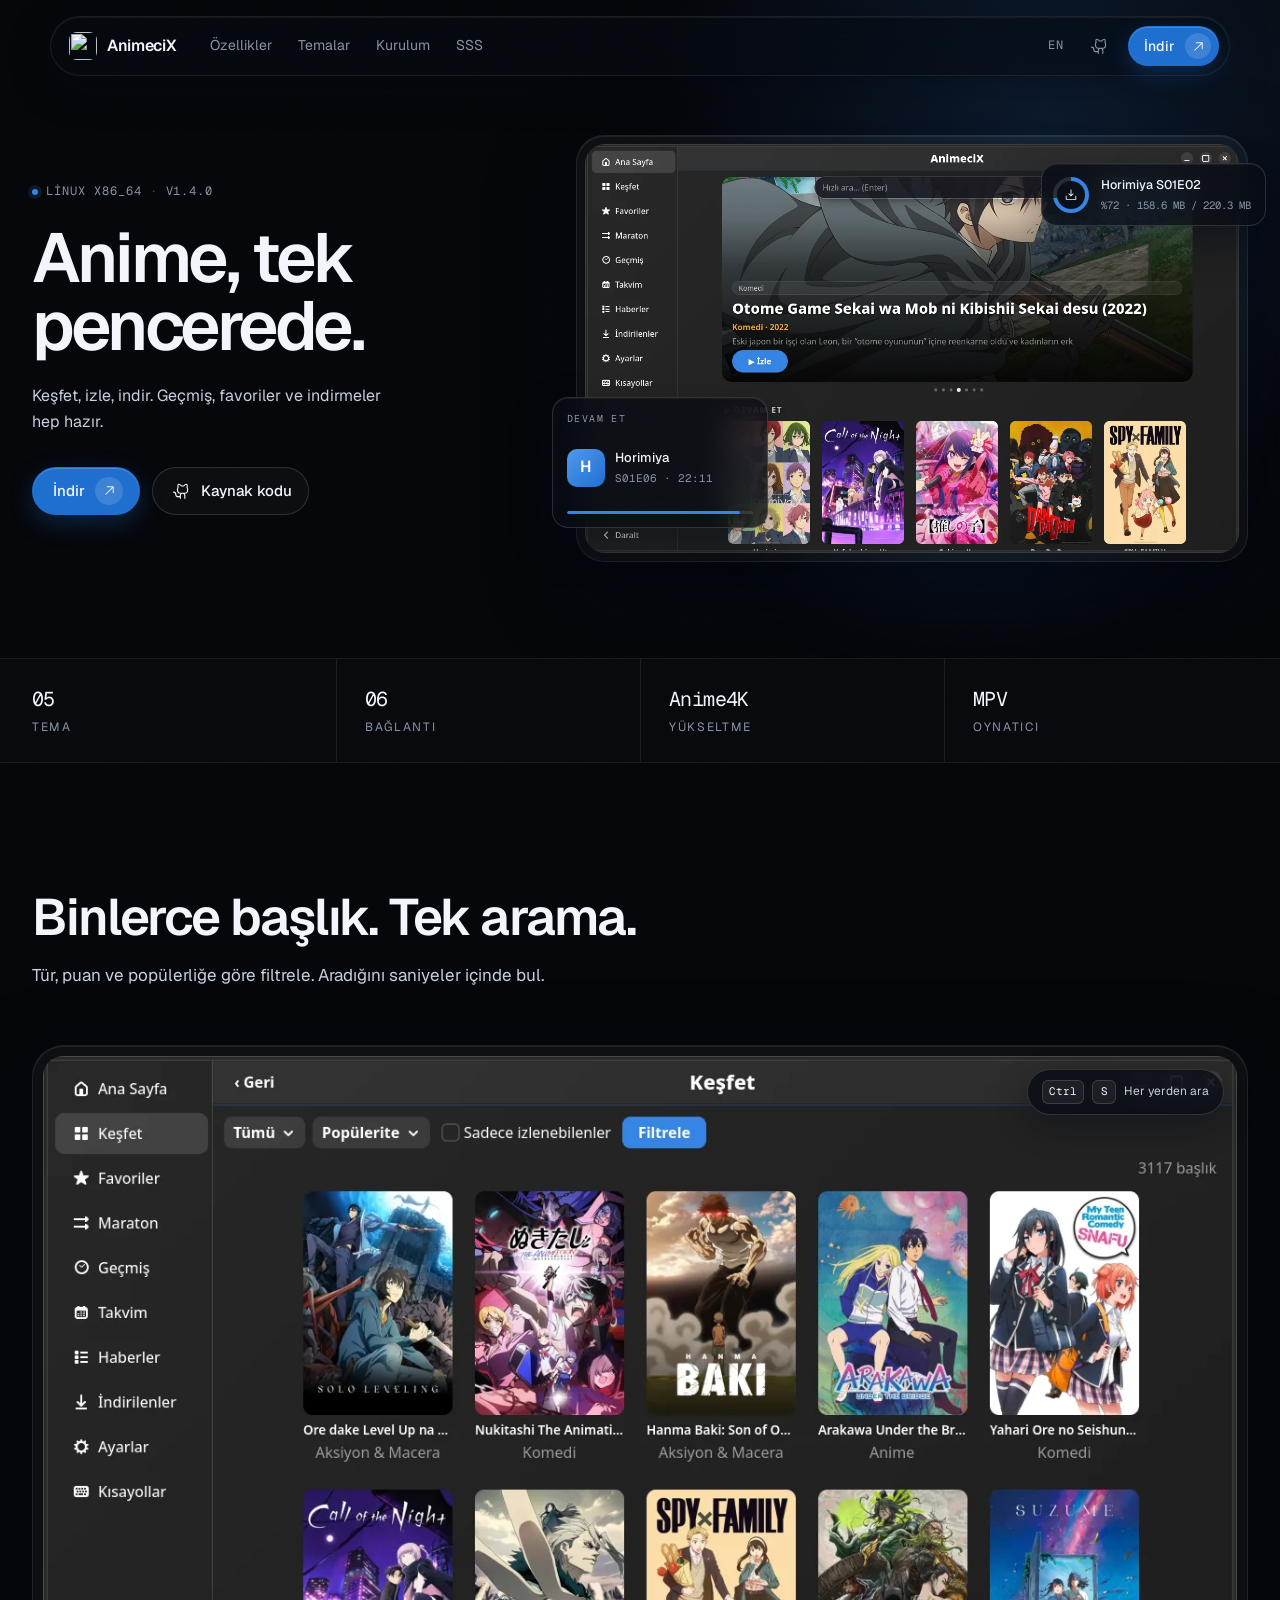
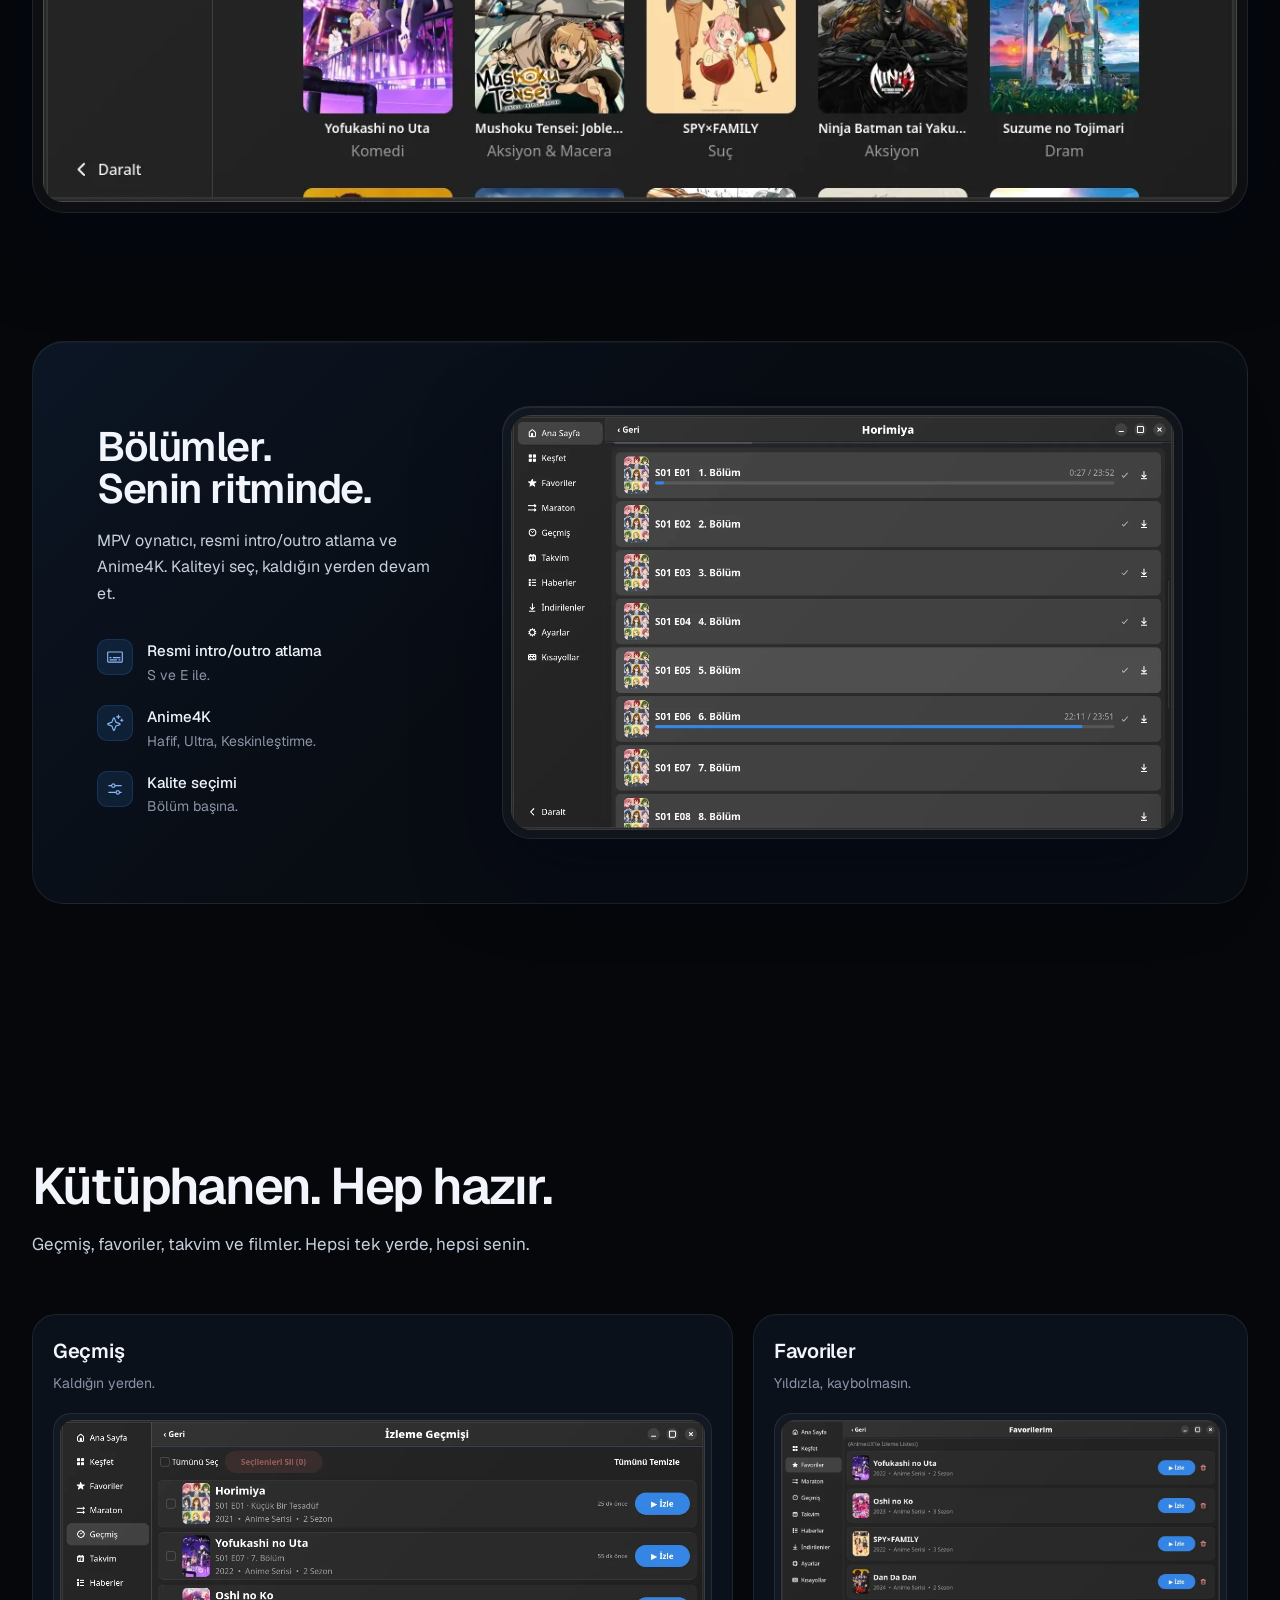
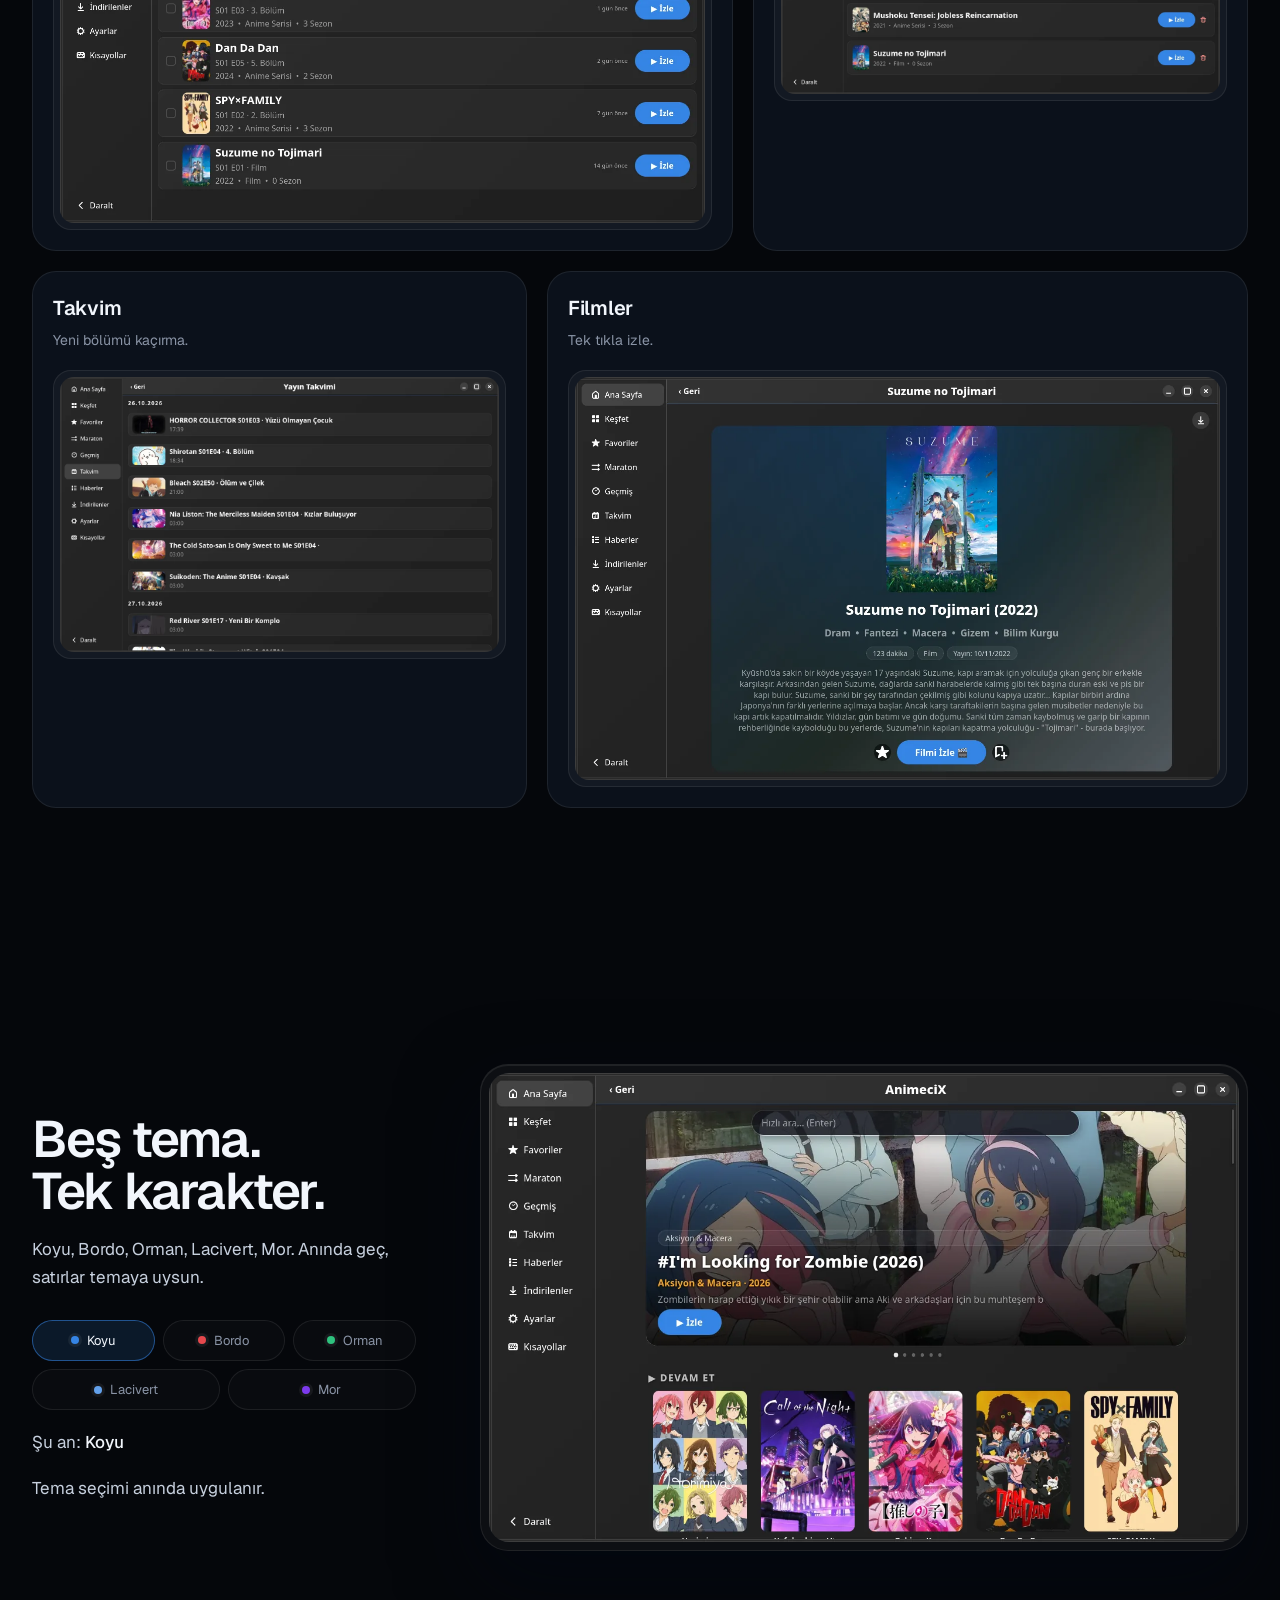
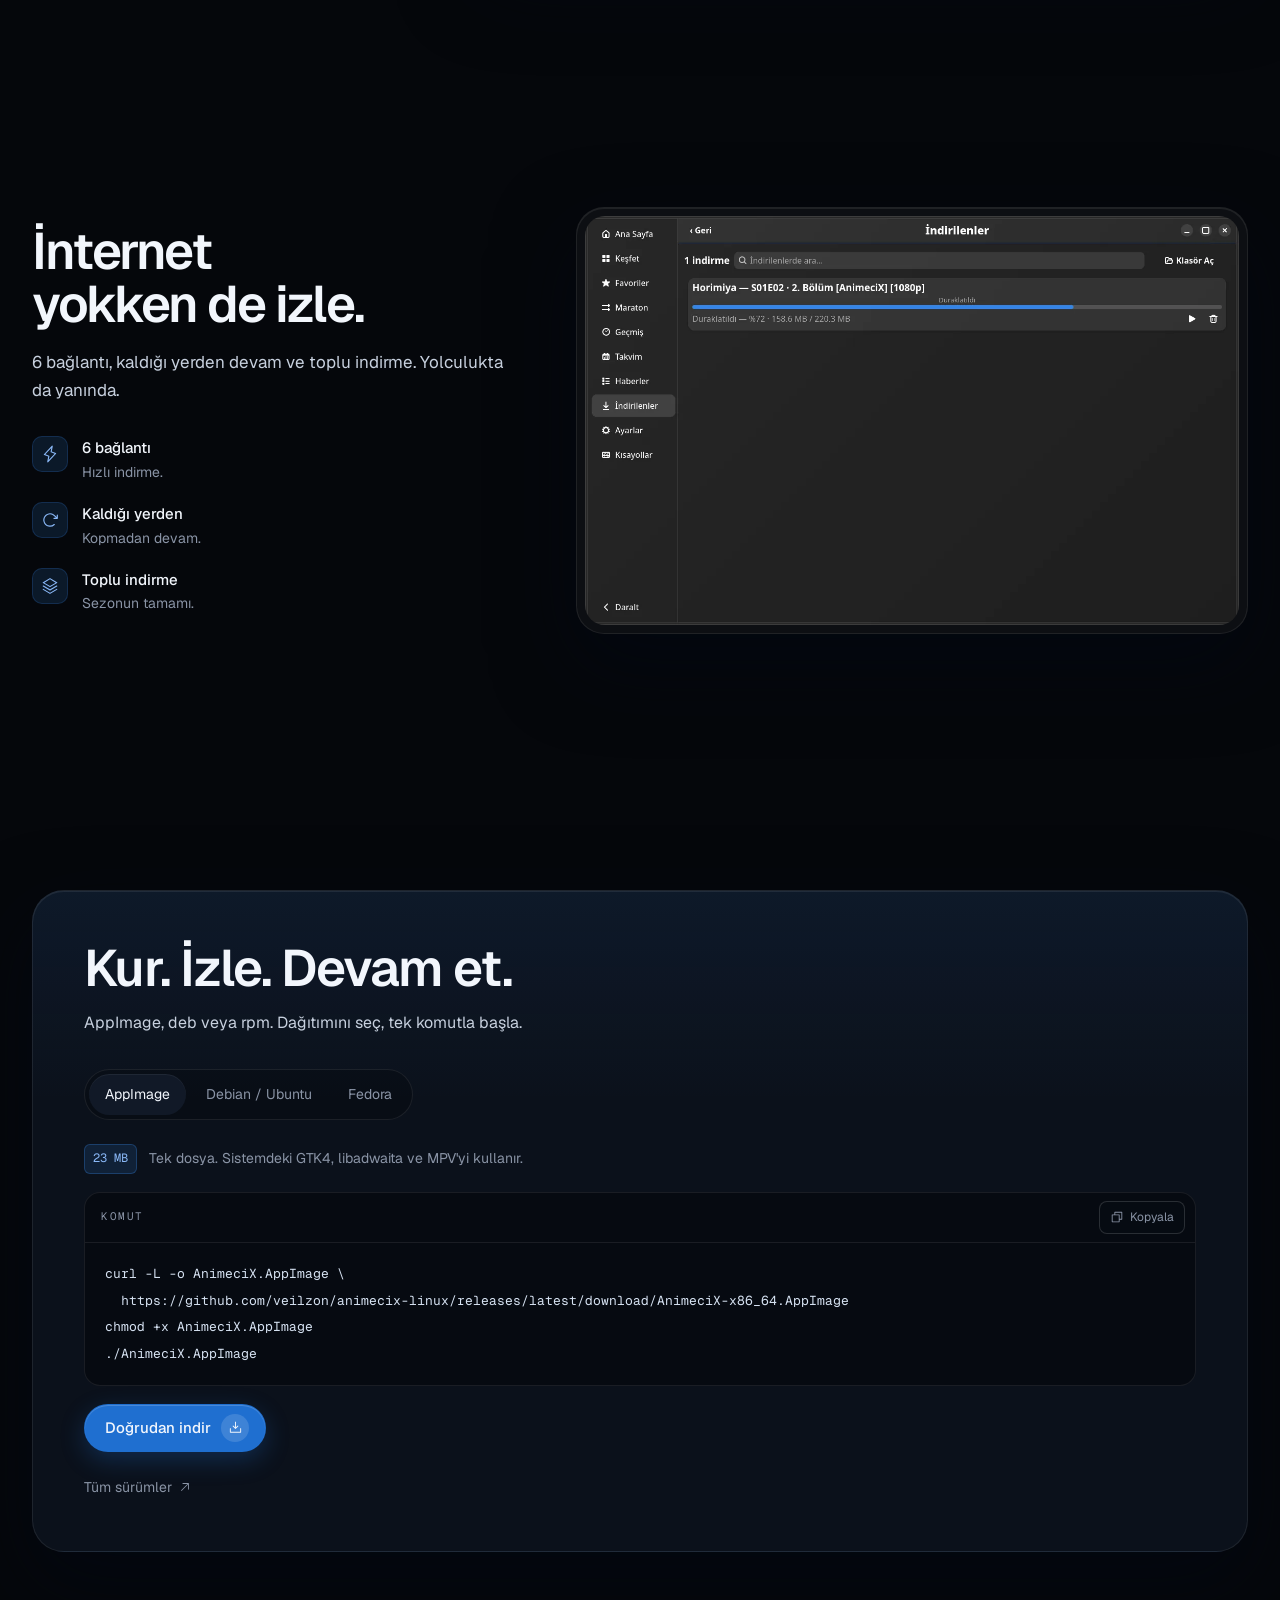
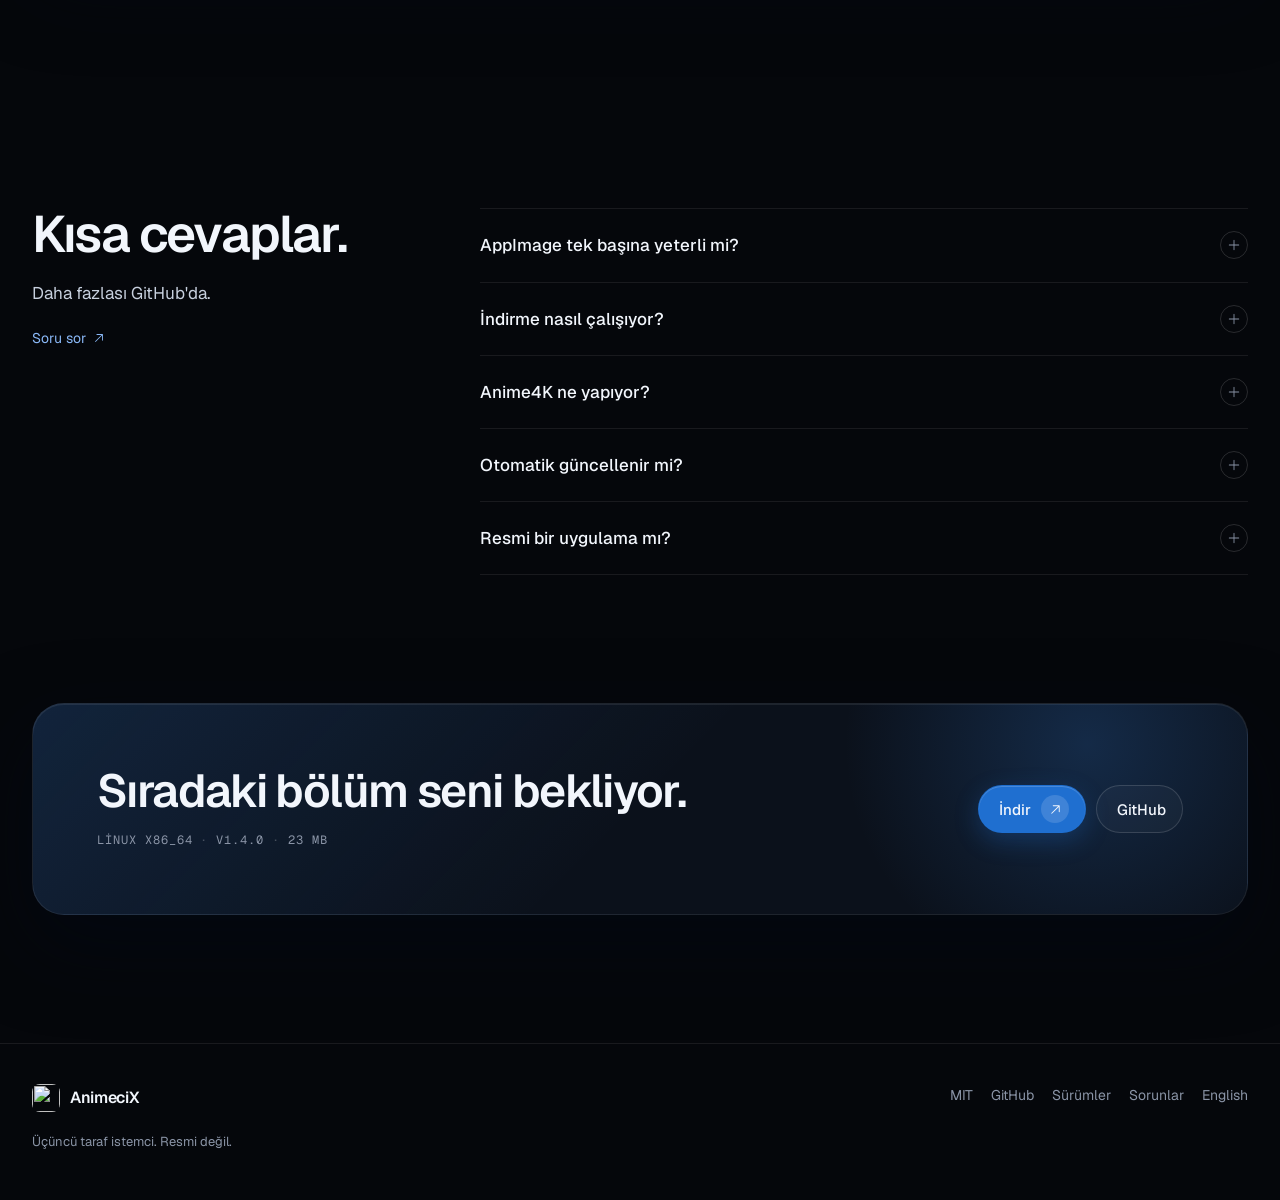
==== docs/index.html @ cfe54cd4 "release: v1.4.0" ====
<!DOCTYPE html>
<html lang="tr">
<head>
<meta charset="utf-8">
<meta name="viewport" content="width=device-width, initial-scale=1, viewport-fit=cover">
<meta name="color-scheme" content="dark">
<title>AnimeciX · Linux için anime, dizi ve film</title>
<meta name="description" content="Linux için anime, dizi ve film istemcisi. Keşfet, izle, indir. MPV, intro/outro atlama, Anime4K, 5 tema ve çevrimdışı indirme.">
<meta name="keywords" content="anime, linux, gtk4, libadwaita, appimage, mpv, anime4k, anime indirme">
<meta name="author" content="veilzon">
<meta name="theme-color" content="#05070B">
<link rel="icon" type="image/png" href="assets/icon.png">
<link rel="apple-touch-icon" href="assets/icon.png">
<link rel="canonical" href="https://veilzon.github.io/animecix-linux/">
<link rel="alternate" hreflang="tr" href="https://veilzon.github.io/animecix-linux/">
<link rel="alternate" hreflang="en" href="https://veilzon.github.io/animecix-linux/en.html">
<link rel="alternate" hreflang="x-default" href="https://veilzon.github.io/animecix-linux/">

<meta property="og:type" content="website">
<meta property="og:site_name" content="AnimeciX">
<meta property="og:title" content="AnimeciX · Anime, tek pencerede.">
<meta property="og:description" content="Linux için anime, dizi ve film istemcisi. Keşfet, izle, indir. MPV, intro/outro atlama, Anime4K, 5 tema ve çevrimdışı indirme.">
<meta property="og:url" content="https://veilzon.github.io/animecix-linux/">
<meta property="og:image" content="https://veilzon.github.io/animecix-linux/assets/og.png">
<meta property="og:image:width" content="1200">
<meta property="og:image:height" content="630">
<meta property="og:image:alt" content="AnimeciX ana sayfa ve uygulama ikonu">
<meta property="og:locale" content="tr_TR">
<meta property="og:locale:alternate" content="en_US">
<meta name="twitter:card" content="summary_large_image">
<meta name="twitter:title" content="AnimeciX · Anime, tek pencerede.">
<meta name="twitter:description" content="Linux için anime, dizi ve film istemcisi. Keşfet, izle, indir.">
<meta name="twitter:image" content="https://veilzon.github.io/animecix-linux/assets/og.png">
<meta name="twitter:image:alt" content="AnimeciX ana sayfa ve uygulama ikonu">

<link rel="preload" href="assets/fonts/geist-latin-wght-normal.woff2" as="font" type="font/woff2" crossorigin>
<link rel="preload" href="assets/fonts/geist-latin-ext-wght-normal.woff2" as="font" type="font/woff2" crossorigin>
<link rel="preload" as="image" href="assets/screenshots/home.webp" type="image/webp" fetchpriority="high">
<script>document.documentElement.classList.add("js");</script>
<link rel="stylesheet" href="style.css">
<noscript><style>.tab-panel[hidden]{display:block}</style></noscript>
<script type="application/ld+json">
{
  "@context": "https://schema.org",
  "@type": "SoftwareApplication",
  "name": "AnimeciX",
  "applicationCategory": "MultimediaApplication",
  "operatingSystem": "Linux",
  "softwareVersion": "1.4.0",
  "dateModified": "2026-10-26",
  "inLanguage": "tr",
  "description": "Linux için anime, dizi ve film istemcisi. Keşfet, izle, indir. MPV, intro/outro atlama, Anime4K, 5 tema ve çevrimdışı indirme.",
  "url": "https://veilzon.github.io/animecix-linux/",
  "downloadUrl": "https://github.com/veilzon/animecix-linux/releases/latest",
  "screenshot": "https://veilzon.github.io/animecix-linux/assets/screenshots/home.webp",
  "softwareRequirements": "Linux x86_64, GTK4, libadwaita, MPV",
  "sameAs": ["https://github.com/veilzon/animecix-linux"],
  "license": "https://github.com/veilzon/animecix-linux/blob/main/LICENSE",
  "offers": {
    "@type": "Offer",
    "price": "0",
    "priceCurrency": "USD"
  },
  "author": {
    "@type": "Person",
    "name": "veilzon"
  }
}
</script>
</head>
<body>
<a class="skip-link" href="#main">İçeriğe geç</a>
<div class="page-grain" aria-hidden="true"></div>
<div id="nav-sentinel" aria-hidden="true"></div>

<header class="site-header">
  <nav class="nav" aria-label="Ana menü">
    <a class="brand" href="index.html" aria-label="AnimeciX ana sayfa">
      <img src="assets/icon.png" width="28" height="28" alt="">
      <span>AnimeciX</span>
    </a>
    <div class="nav-links">
      <a href="#ozellikler">Özellikler</a>
      <a href="#temalar">Temalar</a>
      <a href="#kurulum">Kurulum</a>
      <a href="#sss">SSS</a>
    </div>
    <div class="nav-actions">
      <a class="lang" href="en.html" hreflang="en" lang="en">EN</a>
      <a class="icon-link" href="https://github.com/veilzon/animecix-linux" target="_blank" rel="noopener" aria-label="GitHub deposu">
        <svg class="icon" aria-hidden="true"><use href="assets/icons.svg#github-logo"></use></svg>
      </a>
      <a class="btn btn-primary btn-small" href="#kurulum">
        <span>İndir</span>
        <span class="btn-icon"><svg class="icon" aria-hidden="true"><use href="assets/icons.svg#arrow-up-right"></use></svg></span>
      </a>
      <button class="menu-button" type="button" aria-label="Menüyü aç" aria-controls="mobile-menu" aria-expanded="false" data-menu-open>
        <svg class="icon" aria-hidden="true"><use href="assets/icons.svg#list"></use></svg>
      </button>
    </div>
  </nav>
</header>

<dialog id="mobile-menu" class="mobile-menu" aria-label="Mobil menü">
  <div class="mobile-menu-head">
    <a class="brand" href="index.html" aria-label="AnimeciX ana sayfa">
      <img src="assets/icon.png" width="28" height="28" alt="">
      <span>AnimeciX</span>
    </a>
    <button class="icon-button" type="button" aria-label="Menüyü kapat" data-menu-close>
      <svg class="icon" aria-hidden="true"><use href="assets/icons.svg#x"></use></svg>
    </button>
  </div>
  <nav class="mobile-links" aria-label="Mobil menü bağlantıları">
    <a href="#ozellikler">Özellikler <svg class="icon" aria-hidden="true"><use href="assets/icons.svg#arrow-right"></use></svg></a>
    <a href="#temalar">Temalar <svg class="icon" aria-hidden="true"><use href="assets/icons.svg#arrow-right"></use></svg></a>
    <a href="#kurulum">Kurulum <svg class="icon" aria-hidden="true"><use href="assets/icons.svg#arrow-right"></use></svg></a>
    <a href="#sss">SSS <svg class="icon" aria-hidden="true"><use href="assets/icons.svg#arrow-right"></use></svg></a>
    <a href="en.html" hreflang="en" lang="en">English <span class="lang">EN</span></a>
  </nav>
  <div class="mobile-menu-foot">
    <a class="btn btn-primary" href="#kurulum">İndir</a>
    <a class="btn btn-ghost" href="https://github.com/veilzon/animecix-linux" target="_blank" rel="noopener">GitHub</a>
  </div>
</dialog>

<main id="main">
  <section class="hero" aria-labelledby="hero-title">
    <div class="wrap hero-grid">
      <div class="hero-copy">
        <p class="version-line"><span class="status-dot" aria-hidden="true"></span> Linux x86_64 <span class="dot-sep" aria-hidden="true">·</span> v1.4.0</p>
        <h1 id="hero-title">Anime, tek pencerede.</h1>
        <p class="hero-lead">Keşfet, izle, indir. Geçmiş, favoriler ve indirmeler hep hazır.</p>
        <div class="hero-actions">
          <a class="btn btn-primary" href="#kurulum">
            <span>İndir</span>
            <span class="btn-icon"><svg class="icon" aria-hidden="true"><use href="assets/icons.svg#arrow-up-right"></use></svg></span>
          </a>
          <a class="btn btn-ghost" href="https://github.com/veilzon/animecix-linux" target="_blank" rel="noopener">
            <svg class="icon" aria-hidden="true"><use href="assets/icons.svg#github-logo"></use></svg>
            <span>Kaynak kodu</span>
          </a>
        </div>
      </div>
      <div class="hero-stage" data-spotlight>
        <div class="stage-shell">
          <div class="stage-core">
            <img src="assets/screenshots/home.webp" width="1280" height="800" alt="AnimeciX ana sayfa: devam eden bölümler ve öne çıkan animeler" fetchpriority="high" decoding="async">
          </div>
        </div>
        <div class="hero-callout hero-resume" aria-hidden="true">
          <span class="resume-label">Devam et</span>
          <div class="resume-top">
            <span class="resume-mark">H</span>
            <span class="resume-meta">
              <strong>Horimiya</strong>
              <span>S01E06 · 22:11</span>
            </span>
          </div>
          <div class="progress"><span style="width:93%"></span></div>
        </div>
        <div class="hero-callout hero-download" aria-hidden="true">
          <span class="download-ring"><svg class="icon"><use href="assets/icons.svg#download-simple"></use></svg></span>
          <span class="download-text">
            <strong>Horimiya S01E02</strong>
            <span>%72 · 158.6 MB / 220.3 MB</span>
          </span>
        </div>
      </div>
    </div>
  </section>

  <section class="stats" aria-label="Ürün bilgileri">
    <div class="wrap stats-grid">
      <div class="stat">
        <span class="stat-value">05</span>
        <span class="stat-label">tema</span>
      </div>
      <div class="stat">
        <span class="stat-value">06</span>
        <span class="stat-label">bağlantı</span>
      </div>
      <div class="stat">
        <span class="stat-value">Anime4K</span>
        <span class="stat-label">yükseltme</span>
      </div>
      <div class="stat">
        <span class="stat-value">MPV</span>
        <span class="stat-label">oynatıcı</span>
      </div>
    </div>
  </section>

  <section class="section discover" id="ozellikler" aria-labelledby="discover-title">
    <div class="wrap">
      <div class="section-head">
        <h2 id="discover-title">Binlerce başlık. Tek arama.</h2>
        <p>Tür, puan ve popülerliğe göre filtrele. Aradığını saniyeler içinde bul.</p>
      </div>
      <div class="media-frame discover-frame" data-reveal>
        <div class="media-shell">
          <div class="media-core">
            <img src="assets/screenshots/discover.webp" width="1280" height="800" alt="AnimeciX Keşfet ekranı: tür ve popülerlik filtreleriyle anime listesi" loading="lazy" decoding="async">
          </div>
        </div>
        <div class="shortcut-card" aria-hidden="true">
          <span class="key">Ctrl</span>
          <span class="key">S</span>
          <span>Her yerden ara</span>
        </div>
      </div>
    </div>
  </section>

  <section class="section watch-section" aria-labelledby="watch-title">
    <div class="wrap">
      <div class="watch-panel">
        <div class="watch-copy">
          <h2 id="watch-title">Bölümler. Senin ritminde.</h2>
          <p>MPV oynatıcı, resmi intro/outro atlama ve Anime4K. Kaliteyi seç, kaldığın yerden devam et.</p>
          <ul class="feature-list">
            <li>
              <span class="feature-icon"><svg class="icon" aria-hidden="true"><use href="assets/icons.svg#subtitles"></use></svg></span>
              <div>
                <strong>Resmi intro/outro atlama</strong>
                <span>S ve E ile.</span>
              </div>
            </li>
            <li>
              <span class="feature-icon"><svg class="icon" aria-hidden="true"><use href="assets/icons.svg#sparkle"></use></svg></span>
              <div>
                <strong>Anime4K</strong>
                <span>Hafif, Ultra, Keskinleştirme.</span>
              </div>
            </li>
            <li>
              <span class="feature-icon"><svg class="icon" aria-hidden="true"><use href="assets/icons.svg#sliders-horizontal"></use></svg></span>
              <div>
                <strong>Kalite seçimi</strong>
                <span>Bölüm başına.</span>
              </div>
            </li>
          </ul>
        </div>
        <div class="watch-media" data-reveal>
          <div class="media-shell">
            <div class="media-core">
              <img src="assets/screenshots/episodes.webp" width="1280" height="800" alt="Horimiya bölüm listesi: izlenen bölümler ve izleme ilerlemesi" loading="lazy" decoding="async">
            </div>
          </div>
        </div>
      </div>
    </div>
  </section>

  <section class="section collection" aria-labelledby="collection-title">
    <div class="wrap">
      <div class="section-head">
        <h2 id="collection-title">Kütüphanen. Hep hazır.</h2>
        <p>Geçmiş, favoriler, takvim ve filmler. Hepsi tek yerde, hepsi senin.</p>
      </div>
      <div class="bento">
        <article class="bento-card bento-wide" data-reveal>
          <div class="bento-copy">
            <h3>Geçmiş</h3>
            <p>Kaldığın yerden.</p>
          </div>
          <div class="media-shell">
            <div class="media-core">
              <img src="assets/screenshots/history.webp" width="1280" height="800" alt="İzleme geçmişi: son izlenen animeler ve kaldığın bölüm" loading="lazy" decoding="async">
            </div>
          </div>
        </article>
        <article class="bento-card bento-narrow" data-reveal>
          <div class="bento-copy">
            <h3>Favoriler</h3>
            <p>Yıldızla, kaybolmasın.</p>
          </div>
          <div class="media-shell">
            <div class="media-core">
              <img src="assets/screenshots/favorites.webp" width="1280" height="800" alt="Favoriler: altı animenin yer aldığı liste" loading="lazy" decoding="async">
            </div>
          </div>
        </article>
        <article class="bento-card bento-narrow" data-reveal>
          <div class="bento-copy">
            <h3>Takvim</h3>
            <p>Yeni bölümü kaçırma.</p>
          </div>
          <div class="media-shell">
            <div class="media-core">
              <img src="assets/screenshots/calendar.webp" width="1280" height="800" alt="Yayın takvimi: günlük yeni bölüm saatleri" loading="lazy" decoding="async">
            </div>
          </div>
        </article>
        <article class="bento-card bento-wide" data-reveal>
          <div class="bento-copy">
            <h3>Filmler</h3>
            <p>Tek tıkla izle.</p>
          </div>
          <div class="media-shell">
            <div class="media-core">
              <img src="assets/screenshots/film.webp" width="1280" height="800" alt="Suzume no Tojimari film sayfası" loading="lazy" decoding="async">
            </div>
          </div>
        </article>
      </div>
    </div>
  </section>

  <section class="section themes" id="temalar" aria-labelledby="themes-title">
    <div class="wrap themes-grid">
      <div class="themes-copy">
        <h2 id="themes-title">Beş tema. Tek karakter.</h2>
        <p>Koyu, Bordo, Orman, Lacivert, Mor. Anında geç, satırlar temaya uysun.</p>
        <div class="theme-controls" role="group" aria-label="Tema seçimi">
          <button class="theme-button" type="button" data-theme="koyu" data-theme-label="Koyu" aria-pressed="true"><span class="theme-dot" style="--dot:#3584E4" aria-hidden="true"></span>Koyu</button>
          <button class="theme-button" type="button" data-theme="bordo" data-theme-label="Bordo" aria-pressed="false"><span class="theme-dot" style="--dot:#E5484D" aria-hidden="true"></span>Bordo</button>
          <button class="theme-button" type="button" data-theme="orman" data-theme-label="Orman" aria-pressed="false"><span class="theme-dot" style="--dot:#2EC27E" aria-hidden="true"></span>Orman</button>
          <button class="theme-button" type="button" data-theme="lacivert" data-theme-label="Lacivert" aria-pressed="false"><span class="theme-dot" style="--dot:#62A0EA" aria-hidden="true"></span>Lacivert</button>
          <button class="theme-button" type="button" data-theme="mor" data-theme-label="Mor" aria-pressed="false"><span class="theme-dot" style="--dot:#7C3AED" aria-hidden="true"></span>Mor</button>
        </div>
        <p class="theme-status" aria-live="polite">Şu an: <strong data-theme-name>Koyu</strong></p>
        <p class="theme-note">Tema seçimi anında uygulanır.</p>
      </div>
      <div class="theme-stage" data-reveal>
        <div class="media-shell">
          <div class="media-core theme-previews">
            <img class="theme-preview is-active" data-theme-preview="koyu" src="assets/screenshots/theme-koyu.webp" width="1280" height="800" alt="AnimeciX ana sayfa, Koyu tema" loading="lazy" decoding="async">
            <img class="theme-preview" data-theme-preview="bordo" src="assets/screenshots/theme-bordo.webp" width="1280" height="800" alt="AnimeciX ana sayfa, Bordo tema" loading="lazy" decoding="async" aria-hidden="true">
            <img class="theme-preview" data-theme-preview="orman" src="assets/screenshots/theme-orman.webp" width="1280" height="800" alt="AnimeciX ana sayfa, Orman tema" loading="lazy" decoding="async" aria-hidden="true">
            <img class="theme-preview" data-theme-preview="lacivert" src="assets/screenshots/theme-lacivert.webp" width="1280" height="800" alt="AnimeciX ana sayfa, Lacivert tema" loading="lazy" decoding="async" aria-hidden="true">
            <img class="theme-preview" data-theme-preview="mor" src="assets/screenshots/theme-mor.webp" width="1280" height="800" alt="AnimeciX ana sayfa, Mor tema" loading="lazy" decoding="async" aria-hidden="true">
          </div>
        </div>
      </div>
    </div>
  </section>

  <section class="section downloads" aria-labelledby="downloads-title">
    <div class="wrap downloads-grid">
      <div class="downloads-copy">
        <h2 id="downloads-title">İnternet yokken de izle.</h2>
        <p>6 bağlantı, kaldığı yerden devam ve toplu indirme. Yolculukta da yanında.</p>
        <ul class="feature-list">
          <li>
            <span class="feature-icon"><svg class="icon" aria-hidden="true"><use href="assets/icons.svg#lightning"></use></svg></span>
            <div>
              <strong>6 bağlantı</strong>
              <span>Hızlı indirme.</span>
            </div>
          </li>
          <li>
            <span class="feature-icon"><svg class="icon" aria-hidden="true"><use href="assets/icons.svg#arrow-clockwise"></use></svg></span>
            <div>
              <strong>Kaldığı yerden</strong>
              <span>Kopmadan devam.</span>
            </div>
          </li>
          <li>
            <span class="feature-icon"><svg class="icon" aria-hidden="true"><use href="assets/icons.svg#stack"></use></svg></span>
            <div>
              <strong>Toplu indirme</strong>
              <span>Sezonun tamamı.</span>
            </div>
          </li>
        </ul>
      </div>
      <div class="downloads-media" data-reveal>
        <div class="media-shell">
          <div class="media-core">
            <img src="assets/screenshots/downloads.webp" width="1280" height="800" alt="İndirilenler: Horimiya bölümü yüzde 72 indirilmiş durumda" loading="lazy" decoding="async">
          </div>
        </div>
      </div>
    </div>
  </section>

  <section class="section install" id="kurulum" aria-labelledby="install-title">
    <div class="wrap">
      <div class="install-panel">
        <div class="install-head">
          <h2 id="install-title">Kur. İzle. Devam et.</h2>
          <p>AppImage, deb veya rpm. Dağıtımını seç, tek komutla başla.</p>
        </div>
        <div class="tabs" role="tablist" aria-label="Kurulum paketleri">
          <button class="tab" type="button" role="tab" id="tab-appimage" aria-selected="true" aria-controls="panel-appimage" tabindex="0">AppImage</button>
          <button class="tab" type="button" role="tab" id="tab-debian" aria-selected="false" aria-controls="panel-debian" tabindex="-1">Debian / Ubuntu</button>
          <button class="tab" type="button" role="tab" id="tab-fedora" aria-selected="false" aria-controls="panel-fedora" tabindex="-1">Fedora</button>
        </div>
        <div class="tab-panel" role="tabpanel" id="panel-appimage" aria-labelledby="tab-appimage">
          <div class="install-meta">
            <span class="install-size">23 MB</span>
            <span class="install-note">Tek dosya. Sistemdeki GTK4, libadwaita ve MPV'yi kullanır.</span>
          </div>
          <div class="code-block">
            <div class="code-head">
              <span class="code-label">Komut</span>
              <button class="copy-button" type="button" data-copy data-copied-label="Kopyalandı" data-failed-label="Kopyalanamadı">
                <svg class="icon" aria-hidden="true"><use href="assets/icons.svg#copy"></use></svg>
                <span>Kopyala</span>
              </button>
            </div>
            <pre><code>curl -L -o AnimeciX.AppImage \
  https://github.com/veilzon/animecix-linux/releases/latest/download/AnimeciX-x86_64.AppImage
chmod +x AnimeciX.AppImage
./AnimeciX.AppImage</code></pre>
          </div>
          <div class="install-actions">
            <a class="btn btn-primary" href="https://github.com/veilzon/animecix-linux/releases/latest/download/AnimeciX-x86_64.AppImage">
              <span>Doğrudan indir</span>
              <span class="btn-icon"><svg class="icon" aria-hidden="true"><use href="assets/icons.svg#download-simple"></use></svg></span>
            </a>
          </div>
        </div>
        <div class="tab-panel" role="tabpanel" id="panel-debian" aria-labelledby="tab-debian" hidden>
          <div class="install-meta">
            <span class="install-size">3.5 MB</span>
            <span class="install-note">Bağımlılıkları paketle gelir.</span>
          </div>
          <div class="code-block">
            <div class="code-head">
              <span class="code-label">Komut</span>
              <button class="copy-button" type="button" data-copy data-copied-label="Kopyalandı" data-failed-label="Kopyalanamadı">
                <svg class="icon" aria-hidden="true"><use href="assets/icons.svg#copy"></use></svg>
                <span>Kopyala</span>
              </button>
            </div>
            <pre><code>curl -L -O \
  https://github.com/veilzon/animecix-linux/releases/download/v1.4.0/animecix_1.4.0_amd64.deb
sudo apt install ./animecix_1.4.0_amd64.deb</code></pre>
          </div>
          <div class="install-actions">
            <a class="btn btn-primary" href="https://github.com/veilzon/animecix-linux/releases/download/v1.4.0/animecix_1.4.0_amd64.deb">
              <span>Doğrudan indir</span>
              <span class="btn-icon"><svg class="icon" aria-hidden="true"><use href="assets/icons.svg#download-simple"></use></svg></span>
            </a>
          </div>
        </div>
        <div class="tab-panel" role="tabpanel" id="panel-fedora" aria-labelledby="tab-fedora" hidden>
          <div class="install-meta">
            <span class="install-size">3.8 MB</span>
            <span class="install-note">Bağımlılıkları paketle gelir.</span>
          </div>
          <div class="code-block">
            <div class="code-head">
              <span class="code-label">Komut</span>
              <button class="copy-button" type="button" data-copy data-copied-label="Kopyalandı" data-failed-label="Kopyalanamadı">
                <svg class="icon" aria-hidden="true"><use href="assets/icons.svg#copy"></use></svg>
                <span>Kopyala</span>
              </button>
            </div>
            <pre><code>curl -L -O \
  https://github.com/veilzon/animecix-linux/releases/download/v1.4.0/animecix-1.4.0-1.fc40.x86_64.rpm
sudo dnf install ./animecix-1.4.0-1.fc40.x86_64.rpm</code></pre>
          </div>
          <div class="install-actions">
            <a class="btn btn-primary" href="https://github.com/veilzon/animecix-linux/releases/download/v1.4.0/animecix-1.4.0-1.fc40.x86_64.rpm">
              <span>Doğrudan indir</span>
              <span class="btn-icon"><svg class="icon" aria-hidden="true"><use href="assets/icons.svg#download-simple"></use></svg></span>
            </a>
          </div>
        </div>
        <a class="install-all" href="https://github.com/veilzon/animecix-linux/releases" target="_blank" rel="noopener">
          Tüm sürümler
          <svg class="icon" aria-hidden="true"><use href="assets/icons.svg#arrow-up-right"></use></svg>
        </a>
      </div>
    </div>
  </section>

  <section class="section faq" id="sss" aria-labelledby="faq-title">
    <div class="wrap faq-grid">
      <div class="faq-copy">
        <h2 id="faq-title">Kısa cevaplar.</h2>
        <p>Daha fazlası GitHub'da.</p>
        <a class="text-link" href="https://github.com/veilzon/animecix-linux/issues" target="_blank" rel="noopener">
          Soru sor
          <svg class="icon" aria-hidden="true"><use href="assets/icons.svg#arrow-up-right"></use></svg>
        </a>
      </div>
      <div class="faq-list">
        <details>
          <summary>
            <span>AppImage tek başına yeterli mi?</span>
            <span class="faq-plus"><svg class="icon" aria-hidden="true"><use href="assets/icons.svg#plus"></use></svg></span>
          </summary>
          <p>Sistemde GTK4, libadwaita ve MPV olmalı. deb ve rpm paketleri bu bağımlılıkları kendisi kurar.</p>
        </details>
        <details>
          <summary>
            <span>İndirme nasıl çalışıyor?</span>
            <span class="faq-plus"><svg class="icon" aria-hidden="true"><use href="assets/icons.svg#plus"></use></svg></span>
          </summary>
          <p>6 bağlantı, kaldığı yerden devam ve toplu indirme. Klasörü Ayarlar'dan seç.</p>
        </details>
        <details>
          <summary>
            <span>Anime4K ne yapıyor?</span>
            <span class="faq-plus"><svg class="icon" aria-hidden="true"><use href="assets/icons.svg#plus"></use></svg></span>
          </summary>
          <p>MPV'de gerçek zamanlı yükseltme. Hafif, Ultra ve Keskinleştirme modları.</p>
        </details>
        <details>
          <summary>
            <span>Otomatik güncellenir mi?</span>
            <span class="faq-plus"><svg class="icon" aria-hidden="true"><use href="assets/icons.svg#plus"></use></svg></span>
          </summary>
          <p>AppImage her açılışta kontrol eder. Ayarlar'dan kapatabilirsin.</p>
        </details>
        <details>
          <summary>
            <span>Resmi bir uygulama mı?</span>
            <span class="faq-plus"><svg class="icon" aria-hidden="true"><use href="assets/icons.svg#plus"></use></svg></span>
          </summary>
          <p>Hayır. Üçüncü taraf bir istemci. Herkese açık API kullanır, kendi sorumluluğunda kullan.</p>
        </details>
      </div>
    </div>
  </section>

  <section class="section final-cta" aria-labelledby="cta-title">
    <div class="wrap">
      <div class="cta-panel">
        <div class="cta-copy">
          <h2 id="cta-title">Sıradaki bölüm seni bekliyor.</h2>
          <p class="cta-meta">Linux x86_64 <span class="dot-sep" aria-hidden="true">·</span> v1.4.0 <span class="dot-sep" aria-hidden="true">·</span> 23 MB</p>
        </div>
        <div class="cta-actions">
          <a class="btn btn-primary" href="#kurulum">
            <span>İndir</span>
            <span class="btn-icon"><svg class="icon" aria-hidden="true"><use href="assets/icons.svg#arrow-up-right"></use></svg></span>
          </a>
          <a class="btn btn-ghost" href="https://github.com/veilzon/animecix-linux" target="_blank" rel="noopener">GitHub</a>
        </div>
      </div>
    </div>
  </section>
</main>

<footer class="site-footer">
  <div class="wrap footer-grid">
    <div class="footer-brand">
      <a class="brand" href="index.html" aria-label="AnimeciX ana sayfa">
        <img src="assets/icon.png" width="28" height="28" alt="">
        <span>AnimeciX</span>
      </a>
      <p>Üçüncü taraf istemci. Resmi değil.</p>
    </div>
    <nav class="footer-links" aria-label="Alt menü">
      <a href="https://github.com/veilzon/animecix-linux/blob/main/LICENSE" target="_blank" rel="noopener">MIT</a>
      <a href="https://github.com/veilzon/animecix-linux" target="_blank" rel="noopener">GitHub</a>
      <a href="https://github.com/veilzon/animecix-linux/releases" target="_blank" rel="noopener">Sürümler</a>
      <a href="https://github.com/veilzon/animecix-linux/issues" target="_blank" rel="noopener">Sorunlar</a>
      <a href="en.html" hreflang="en" lang="en">English</a>
    </nav>
  </div>
</footer>

<script src="script.js" defer></script>
</body>
</html>
---- docs/style.css ----
/* AnimeciX landing page. Dark cinematic product surface, native CSS, no framework. */

@font-face {
  font-family: "Geist";
  font-style: normal;
  font-weight: 100 900;
  font-display: swap;
  src: url("assets/fonts/geist-latin-ext-wght-normal.woff2") format("woff2-variations");
  unicode-range: U+0100-02BA, U+02BD-02C5, U+02C7-02CC, U+02CE-02D7, U+02DD-02FF, U+0304, U+0308, U+0329, U+1D00-1DBF, U+1E00-1E9F, U+1EF2-1EFF, U+2020, U+20A0-20AB, U+20AD-20C0, U+2113, U+2C60-2C7F, U+A720-A7FF;
}

@font-face {
  font-family: "Geist";
  font-style: normal;
  font-weight: 100 900;
  font-display: swap;
  src: url("assets/fonts/geist-latin-wght-normal.woff2") format("woff2-variations");
  unicode-range: U+0000-00FF, U+0131, U+0152-0153, U+02BB-02BC, U+02C6, U+02DA, U+02DC, U+0304, U+0308, U+0329, U+2000-206F, U+20AC, U+2122, U+2191, U+2193, U+2212, U+2215, U+FEFF, U+FFFD;
}

@font-face {
  font-family: "Geist Mono";
  font-style: normal;
  font-weight: 100 900;
  font-display: swap;
  src: url("assets/fonts/geist-mono-latin-ext-wght-normal.woff2") format("woff2-variations");
  unicode-range: U+0100-02BA, U+02BD-02C5, U+02C7-02CC, U+02CE-02D7, U+02DD-02FF, U+0304, U+0308, U+0329, U+1D00-1DBF, U+1E00-1E9F, U+1EF2-1EFF, U+2020, U+20A0-20AB, U+20AD-20C0, U+2113, U+2C60-2C7F, U+A720-A7FF;
}

@font-face {
  font-family: "Geist Mono";
  font-style: normal;
  font-weight: 100 900;
  font-display: swap;
  src: url("assets/fonts/geist-mono-latin-wght-normal.woff2") format("woff2-variations");
  unicode-range: U+0000-00FF, U+0131, U+0152-0153, U+02BB-02BC, U+02C6, U+02DA, U+02DC, U+0304, U+0308, U+0329, U+2000-206F, U+20AC, U+2122, U+2191, U+2193, U+2212, U+2215, U+FEFF, U+FFFD;
}

:root {
  color-scheme: dark;
  --bg: #05070b;
  --bg-elev: #080c13;
  --surface: #0b111b;
  --surface-2: #111927;
  --line: rgba(255, 255, 255, 0.08);
  --line-strong: rgba(255, 255, 255, 0.14);
  --text: #f2f6fc;
  --body: #c7d0de;
  --muted: #8a94a6;
  --accent: #3584e4;
  --accent-strong: #1f6fd0;
  --accent-text: #8ab8f7;
  --accent-soft: rgba(53, 132, 228, 0.14);
  --focus: #7db4f5;
  --radius-panel: 28px;
  --radius-card: 20px;
  --radius-code: 16px;
  --ease: cubic-bezier(0.16, 1, 0.3, 1);
  --shadow: 0 30px 80px rgba(2, 8, 20, 0.55), inset 0 1px 0 rgba(255, 255, 255, 0.08);
  --font-sans: "Geist", system-ui, -apple-system, "Segoe UI", sans-serif;
  --font-mono: "Geist Mono", "SFMono-Regular", Consolas, monospace;
}

*,
*::before,
*::after {
  box-sizing: border-box;
}

html {
  background: var(--bg);
  scroll-behavior: smooth;
  scroll-padding-top: 100px;
  scrollbar-color: #26324a var(--bg);
  scrollbar-width: thin;
}

::-webkit-scrollbar {
  width: 10px;
}

::-webkit-scrollbar-track {
  background: var(--bg);
}

::-webkit-scrollbar-thumb {
  border: 2px solid var(--bg);
  border-radius: 999px;
  background: #26324a;
}

body {
  min-height: 100dvh;
  margin: 0;
  overflow-x: hidden;
  background: var(--bg);
  color: var(--body);
  font-family: var(--font-sans);
  font-size: 16px;
  line-height: 1.65;
  -webkit-font-smoothing: antialiased;
  text-rendering: optimizeLegibility;
}

::selection {
  background: rgba(53, 132, 228, 0.36);
  color: #fff;
}

img,
svg {
  display: block;
}

img {
  max-width: 100%;
}

a {
  color: inherit;
}

button,
input,
summary {
  font: inherit;
}

:focus-visible {
  outline: 2px solid var(--focus);
  outline-offset: 3px;
  border-radius: 6px;
}

.skip-link {
  position: fixed;
  top: 12px;
  left: 12px;
  z-index: 300;
  padding: 10px 16px;
  border-radius: 8px;
  background: var(--text);
  color: var(--bg);
  font-size: 0.875rem;
  font-weight: 500;
  text-decoration: none;
  transform: translateY(-160%);
  transition: transform 0.25s var(--ease);
}

.skip-link:focus {
  transform: translateY(0);
}

.page-grain {
  position: fixed;
  inset: 0;
  z-index: 200;
  pointer-events: none;
  opacity: 0.025;
  background-image: url("data:image/svg+xml,%3Csvg xmlns='http://www.w3.org/2000/svg' width='180' height='180'%3E%3Cfilter id='n'%3E%3CfeTurbulence type='fractalNoise' baseFrequency='.82' numOctaves='3' stitchTiles='stitch'/%3E%3C/filter%3E%3Crect width='100%25' height='100%25' filter='url(%23n)' opacity='.55'/%3E%3C/svg%3E");
}

.wrap {
  width: min(1280px, calc(100% - 64px));
  margin-inline: auto;
}

.icon {
  width: 18px;
  height: 18px;
  flex: none;
  fill: currentColor;
}

#nav-sentinel {
  position: absolute;
  top: 0;
  left: 0;
  width: 1px;
  height: 24px;
  pointer-events: none;
}

/* Navigation */

.site-header {
  position: fixed;
  top: 16px;
  right: 0;
  left: 0;
  z-index: 100;
  pointer-events: none;
}

.nav {
  display: flex;
  align-items: center;
  gap: 28px;
  width: min(1180px, calc(100% - 32px));
  height: 60px;
  margin-inline: auto;
  padding: 0 10px 0 18px;
  border: 1px solid var(--line);
  border-radius: 999px;
  background: rgba(8, 12, 19, 0.62);
  box-shadow: 0 10px 40px rgba(2, 8, 20, 0.35), inset 0 1px 0 rgba(255, 255, 255, 0.06);
  backdrop-filter: blur(18px) saturate(140%);
  pointer-events: auto;
  transition: background-color 0.4s var(--ease), border-color 0.4s var(--ease), box-shadow 0.4s var(--ease);
}

.nav.is-scrolled {
  border-color: var(--line-strong);
  background: rgba(5, 7, 11, 0.86);
  box-shadow: 0 18px 50px rgba(2, 8, 20, 0.5), inset 0 1px 0 rgba(255, 255, 255, 0.08);
}

.brand {
  display: inline-flex;
  align-items: center;
  gap: 10px;
  color: var(--text);
  font-weight: 600;
  letter-spacing: -0.02em;
  text-decoration: none;
  white-space: nowrap;
}

.brand img {
  width: 28px;
  height: 28px;
  border-radius: 8px;
}

.brand span {
  font-size: 1rem;
}

.nav-links {
  display: flex;
  align-items: center;
  gap: 26px;
  margin-left: 6px;
}

.nav-links a,
.lang,
.footer-links a,
.install-all,
.text-link {
  color: var(--muted);
  font-size: 0.875rem;
  text-decoration: none;
  transition: color 0.25s var(--ease);
}

.nav-links a:hover,
.lang:hover,
.footer-links a:hover,
.install-all:hover,
.text-link:hover {
  color: var(--text);
}

.nav-actions {
  display: flex;
  align-items: center;
  gap: 10px;
  margin-left: auto;
}

.lang {
  padding: 6px 8px;
  font-family: var(--font-mono);
  font-size: 0.75rem;
  letter-spacing: 0.08em;
}

.icon-link,
.menu-button,
.icon-button {
  display: grid;
  place-items: center;
  width: 36px;
  height: 36px;
  padding: 0;
  border: 1px solid transparent;
  border-radius: 50%;
  background: transparent;
  color: var(--muted);
  cursor: pointer;
  text-decoration: none;
  transition: color 0.25s var(--ease), background-color 0.25s var(--ease), border-color 0.25s var(--ease);
}

.icon-link:hover,
.menu-button:hover,
.icon-button:hover {
  border-color: var(--line);
  background: rgba(255, 255, 255, 0.05);
  color: var(--text);
}

.menu-button {
  display: none;
}

/* Buttons */

.btn {
  display: inline-flex;
  align-items: center;
  justify-content: center;
  gap: 10px;
  min-height: 48px;
  padding: 0 16px 0 20px;
  border: 1px solid transparent;
  border-radius: 999px;
  color: var(--text);
  font-size: 0.9375rem;
  font-weight: 500;
  line-height: 1;
  text-decoration: none;
  white-space: nowrap;
  transition: transform 0.3s var(--ease), background-color 0.3s var(--ease), border-color 0.3s var(--ease), box-shadow 0.3s var(--ease);
}

.btn:hover {
  transform: translateY(-1px);
}

.btn:active {
  transform: scale(0.98);
}

.btn-primary {
  background: var(--accent-strong);
  box-shadow: 0 8px 24px rgba(31, 111, 208, 0.28), inset 0 1px 0 rgba(255, 255, 255, 0.18);
}

.btn-primary:hover {
  background: #1b66c4;
  box-shadow: 0 12px 30px rgba(31, 111, 208, 0.36), inset 0 1px 0 rgba(255, 255, 255, 0.2);
}

.btn-ghost {
  border-color: var(--line-strong);
  background: rgba(255, 255, 255, 0.03);
}

.btn-ghost:hover {
  border-color: rgba(255, 255, 255, 0.24);
  background: rgba(255, 255, 255, 0.06);
}

.btn-icon {
  display: grid;
  place-items: center;
  width: 28px;
  height: 28px;
  border-radius: 50%;
  background: rgba(255, 255, 255, 0.14);
  transition: transform 0.3s var(--ease), background-color 0.3s var(--ease);
}

.btn-icon .icon {
  width: 15px;
  height: 15px;
}

.btn:hover .btn-icon {
  transform: translate(2px, -1px);
  background: rgba(255, 255, 255, 0.2);
}

.btn-small {
  min-height: 40px;
  padding: 0 7px 0 15px;
  font-size: 0.875rem;
}

.btn-small .btn-icon {
  width: 26px;
  height: 26px;
}

/* Hero */

.hero {
  position: relative;
  overflow: hidden;
  padding: clamp(128px, 15vh, 164px) 0 clamp(64px, 8vw, 96px);
}

.hero::before {
  position: absolute;
  top: -260px;
  right: -220px;
  width: 900px;
  height: 760px;
  background: radial-gradient(circle, rgba(53, 132, 228, 0.17), transparent 66%);
  content: "";
  pointer-events: none;
}

.hero-grid {
  position: relative;
  display: grid;
  grid-template-columns: minmax(0, 5fr) minmax(0, 7fr);
  gap: clamp(32px, 5vw, 72px);
  align-items: center;
}

.hero-copy {
  max-width: 560px;
}

.version-line {
  display: flex;
  align-items: center;
  gap: 8px;
  margin: 0 0 22px;
  color: var(--muted);
  font-family: var(--font-mono);
  font-size: 0.75rem;
  letter-spacing: 0.08em;
  text-transform: uppercase;
}

.status-dot {
  width: 6px;
  height: 6px;
  border-radius: 50%;
  background: var(--accent);
  box-shadow: 0 0 0 4px var(--accent-soft);
}

.dot-sep {
  color: rgba(255, 255, 255, 0.24);
}

h1 {
  margin: 0;
  color: var(--text);
  font-size: clamp(3.25rem, 5.4vw, 4.75rem);
  font-weight: 600;
  letter-spacing: -0.05em;
  line-height: 0.98;
  text-wrap: balance;
}

.hero-lead {
  max-width: 34ch;
  margin: 24px 0 0;
  color: var(--body);
  font-size: clamp(1rem, 1.2vw, 1.125rem);
  line-height: 1.6;
  text-wrap: pretty;
}

.hero-actions {
  display: flex;
  flex-wrap: wrap;
  gap: 12px;
  margin-top: 32px;
}

.hero-stage {
  position: relative;
  min-width: 0;
  isolation: isolate;
}

.hero-stage::before {
  position: absolute;
  inset: 12% -9% -12% 10%;
  z-index: -1;
  background: radial-gradient(circle, rgba(53, 132, 228, 0.22), transparent 66%);
  filter: blur(42px);
  content: "";
  pointer-events: none;
}

.hero-stage::after {
  position: absolute;
  inset: 0;
  z-index: 1;
  border-radius: var(--radius-panel);
  background: radial-gradient(420px circle at var(--mx, 50%) var(--my, 50%), rgba(125, 180, 245, 0.16), transparent 62%);
  content: "";
  opacity: 0;
  pointer-events: none;
  transition: opacity 0.4s var(--ease);
}

.hero-stage:hover::after {
  opacity: 1;
}

/* Double-bezel media */

.stage-shell,
.media-shell {
  padding: 8px;
  border: 1px solid var(--line);
  border-radius: var(--radius-panel);
  background: rgba(255, 255, 255, 0.035);
  box-shadow: var(--shadow);
}

.stage-core,
.media-core {
  position: relative;
  overflow: hidden;
  border-radius: calc(var(--radius-panel) - 8px);
  background: var(--surface);
}

.stage-core img,
.media-core img {
  width: 100%;
  height: auto;
}

/* Hero callouts */

.hero-callout {
  position: absolute;
  z-index: 2;
  display: flex;
  gap: 12px;
  align-items: center;
  border: 1px solid var(--line-strong);
  border-radius: 16px;
  background: rgba(8, 12, 19, 0.8);
  box-shadow: 0 18px 40px rgba(2, 8, 20, 0.45), inset 0 1px 0 rgba(255, 255, 255, 0.06);
  backdrop-filter: blur(16px) saturate(140%);
}

.hero-resume {
  bottom: 34px;
  left: -24px;
  width: 216px;
  padding: 13px 14px;
  flex-direction: column;
  align-items: stretch;
}

.resume-top {
  display: flex;
  align-items: center;
  gap: 10px;
}

.resume-mark {
  display: grid;
  place-items: center;
  width: 38px;
  height: 38px;
  border-radius: 10px;
  background: linear-gradient(135deg, #4f9af0, #1f6fd0);
  color: #fff;
  font-size: 1rem;
  font-weight: 600;
}

.resume-meta {
  display: flex;
  flex-direction: column;
  gap: 1px;
  min-width: 0;
}

.resume-meta strong {
  overflow: hidden;
  color: var(--text);
  font-size: 0.8125rem;
  font-weight: 500;
  text-overflow: ellipsis;
  white-space: nowrap;
}

.resume-meta span {
  color: var(--muted);
  font-family: var(--font-mono);
  font-size: 0.68rem;
}

.resume-label {
  margin-bottom: 8px;
  color: var(--muted);
  font-family: var(--font-mono);
  font-size: 0.62rem;
  letter-spacing: 0.14em;
  text-transform: uppercase;
}

.progress {
  width: 100%;
  height: 3px;
  margin-top: 11px;
  overflow: hidden;
  border-radius: 999px;
  background: rgba(255, 255, 255, 0.1);
}

.progress span {
  display: block;
  height: 100%;
  border-radius: inherit;
  background: var(--accent);
}

.hero-download {
  top: 28px;
  right: -18px;
  padding: 11px 14px 11px 11px;
}

.download-ring {
  position: relative;
  display: grid;
  place-items: center;
  width: 36px;
  height: 36px;
  border-radius: 50%;
  background: conic-gradient(var(--accent) 72%, rgba(255, 255, 255, 0.12) 0);
}

.download-ring::before {
  position: absolute;
  inset: 4px;
  border-radius: 50%;
  background: #0a0f18;
  content: "";
}

.download-ring .icon {
  position: relative;
  z-index: 1;
  width: 14px;
  height: 14px;
  color: var(--text);
}

.download-text {
  display: flex;
  flex-direction: column;
  gap: 1px;
}

.download-text strong {
  color: var(--text);
  font-size: 0.78rem;
  font-weight: 500;
}

.download-text span {
  color: var(--muted);
  font-family: var(--font-mono);
  font-size: 0.66rem;
}

/* Stats */

.stats {
  border-top: 1px solid var(--line);
  border-bottom: 1px solid var(--line);
  background: rgba(255, 255, 255, 0.012);
}

.stats-grid {
  display: grid;
  grid-template-columns: repeat(4, 1fr);
}

.stat {
  display: flex;
  flex-direction: column;
  gap: 2px;
  padding: 24px 28px;
  border-left: 1px solid var(--line);
}

.stat:first-child {
  padding-left: 0;
  border-left: 0;
}

.stat-value {
  color: var(--text);
  font-family: var(--font-mono);
  font-size: 1.25rem;
  letter-spacing: -0.03em;
}

.stat-label {
  color: var(--muted);
  font-size: 0.75rem;
  letter-spacing: 0.14em;
  text-transform: uppercase;
}

/* Sections */

.section {
  padding: clamp(80px, 10vw, 140px) 0;
}

.section-head {
  max-width: 760px;
  margin-bottom: clamp(32px, 5vw, 56px);
}

h2 {
  margin: 0;
  color: var(--text);
  font-size: clamp(2.25rem, 4vw, 3.75rem);
  font-weight: 600;
  letter-spacing: -0.035em;
  line-height: 1.02;
  text-wrap: balance;
}

.section-head p,
.themes-copy > p,
.downloads-copy > p,
.faq-copy > p {
  max-width: 54ch;
  margin: 18px 0 0;
  color: var(--body);
  font-size: 1.0625rem;
  text-wrap: pretty;
}

.media-frame {
  position: relative;
}

.media-frame .media-shell {
  padding: 10px;
}

.discover-frame .media-shell {
  border-radius: 32px;
}

.shortcut-card {
  position: absolute;
  top: 24px;
  right: 24px;
  display: flex;
  align-items: center;
  gap: 8px;
  padding: 10px 14px;
  border: 1px solid var(--line-strong);
  border-radius: 999px;
  background: rgba(8, 12, 19, 0.8);
  box-shadow: 0 12px 30px rgba(2, 8, 20, 0.35);
  color: var(--body);
  font-size: 0.75rem;
  backdrop-filter: blur(16px);
}

.key {
  display: inline-flex;
  align-items: center;
  justify-content: center;
  min-width: 24px;
  height: 24px;
  padding: 0 6px;
  border: 1px solid var(--line-strong);
  border-radius: 6px;
  background: rgba(255, 255, 255, 0.06);
  color: var(--text);
  font-family: var(--font-mono);
  font-size: 0.68rem;
}

/* Watch */

.watch-section {
  padding-top: 0;
}

.watch-panel {
  display: grid;
  grid-template-columns: minmax(0, 4fr) minmax(0, 8fr);
  gap: clamp(32px, 5vw, 72px);
  align-items: center;
  padding: clamp(32px, 5vw, 72px);
  border: 1px solid var(--line);
  border-radius: 32px;
  background: linear-gradient(135deg, rgba(53, 132, 228, 0.08), transparent 45%), var(--bg-elev);
  box-shadow: inset 0 1px 0 rgba(255, 255, 255, 0.04);
}

.watch-copy h2 {
  font-size: clamp(2rem, 3.2vw, 3rem);
}

.watch-copy > p {
  max-width: 40ch;
  margin: 18px 0 0;
  color: var(--body);
}

.feature-list {
  display: flex;
  flex-direction: column;
  gap: 18px;
  margin: 32px 0 0;
  padding: 0;
  list-style: none;
}

.feature-list li {
  display: flex;
  gap: 14px;
  align-items: flex-start;
}

.feature-icon {
  display: grid;
  place-items: center;
  flex: none;
  width: 36px;
  height: 36px;
  border: 1px solid rgba(53, 132, 228, 0.2);
  border-radius: 10px;
  background: var(--accent-soft);
  color: var(--accent-text);
}

.feature-icon .icon {
  width: 18px;
  height: 18px;
}

.feature-list strong {
  display: block;
  color: var(--text);
  font-size: 0.9375rem;
  font-weight: 500;
}

.feature-list li span:not(.feature-icon) {
  display: block;
  color: var(--muted);
  font-size: 0.875rem;
}

/* Collection */

.bento {
  display: grid;
  grid-template-columns: repeat(12, 1fr);
  gap: 20px;
}

.bento-card {
  display: flex;
  flex-direction: column;
  gap: 18px;
  padding: 20px;
  border: 1px solid var(--line);
  border-radius: 24px;
  background: var(--surface);
  transition: transform 0.4s var(--ease), border-color 0.4s var(--ease);
}

.bento-card:hover {
  border-color: var(--line-strong);
  transform: translateY(-2px);
}

.bento-wide {
  grid-column: span 7;
}

.bento-narrow {
  grid-column: span 5;
}

.bento-copy h3 {
  margin: 0;
  color: var(--text);
  font-size: 1.25rem;
  font-weight: 600;
  letter-spacing: -0.015em;
}

.bento-copy p {
  margin: 4px 0 0;
  color: var(--muted);
  font-size: 0.875rem;
}

.bento-card .media-shell {
  padding: 6px;
  border-radius: 18px;
  box-shadow: none;
}

.bento-card .media-core {
  border-radius: 14px;
}

/* Themes */

.themes-grid {
  display: grid;
  grid-template-columns: minmax(0, 4fr) minmax(0, 8fr);
  gap: clamp(32px, 5vw, 72px);
  align-items: center;
}

.theme-controls {
  display: grid;
  grid-template-columns: repeat(6, minmax(0, 1fr));
  gap: 8px;
  max-width: 440px;
  margin-top: 28px;
}

.theme-button {
  display: inline-flex;
  grid-column: span 2;
  align-items: center;
  justify-content: center;
  gap: 8px;
  min-width: 0;
  padding: 9px 10px;
  border: 1px solid var(--line);
  border-radius: 999px;
  background: rgba(255, 255, 255, 0.02);
  color: var(--muted);
  font-size: 0.8125rem;
  white-space: nowrap;
  cursor: pointer;
  transition: color 0.3s var(--ease), border-color 0.3s var(--ease), background-color 0.3s var(--ease), transform 0.3s var(--ease);
}

.theme-button:nth-child(4),
.theme-button:nth-child(5) {
  grid-column: span 3;
}

.theme-button:hover {
  border-color: var(--line-strong);
  color: var(--text);
}

.theme-button:active {
  transform: scale(0.98);
}

.theme-button[aria-pressed="true"] {
  border-color: rgba(53, 132, 228, 0.55);
  background: var(--accent-soft);
  color: var(--text);
}

.theme-dot {
  width: 8px;
  height: 8px;
  border-radius: 50%;
  background: var(--dot);
  box-shadow: 0 0 0 3px rgba(255, 255, 255, 0.06);
}

.theme-status {
  margin: 24px 0 0;
  color: var(--muted);
  font-size: 0.875rem;
}

.theme-status strong {
  color: var(--text);
  font-weight: 500;
}

.theme-note {
  margin: 6px 0 0;
  color: var(--muted);
  font-size: 0.75rem;
}

.theme-previews {
  aspect-ratio: 16 / 10;
}

.theme-preview {
  position: absolute;
  inset: 0;
  width: 100%;
  height: 100%;
  object-fit: cover;
  opacity: 0;
  transition: opacity 0.3s var(--ease);
}

.theme-preview.is-active {
  opacity: 1;
}

/* Downloads */

.downloads-grid {
  display: grid;
  grid-template-columns: minmax(0, 5fr) minmax(0, 7fr);
  gap: clamp(32px, 5vw, 72px);
  align-items: center;
}

/* Install */

.install-panel {
  padding: clamp(24px, 4vw, 56px);
  border: 1px solid var(--line);
  border-radius: 32px;
  background: linear-gradient(180deg, rgba(53, 132, 228, 0.07), transparent 32%), var(--surface);
  box-shadow: var(--shadow);
}

.install-head {
  max-width: 720px;
}

.tabs {
  display: flex;
  gap: 4px;
  width: max-content;
  max-width: 100%;
  margin-top: 32px;
  padding: 4px;
  overflow-x: auto;
  border: 1px solid var(--line);
  border-radius: 999px;
  background: rgba(0, 0, 0, 0.2);
}

.tab {
  padding: 9px 16px;
  border: 0;
  border-radius: 999px;
  background: transparent;
  color: var(--muted);
  font-size: 0.875rem;
  white-space: nowrap;
  cursor: pointer;
  transition: color 0.25s var(--ease), background-color 0.25s var(--ease);
}

.tab:hover {
  color: var(--text);
}

.tab[aria-selected="true"] {
  background: var(--surface-2);
  color: var(--text);
  box-shadow: inset 0 1px 0 rgba(255, 255, 255, 0.06);
}

.tab-panel {
  margin-top: 24px;
}

.tab-panel[hidden] {
  display: none;
}

.install-meta {
  display: flex;
  flex-wrap: wrap;
  gap: 12px;
  align-items: center;
}

.install-size {
  padding: 4px 8px;
  border: 1px solid rgba(53, 132, 228, 0.3);
  border-radius: 6px;
  background: var(--accent-soft);
  color: var(--accent-text);
  font-family: var(--font-mono);
  font-size: 0.75rem;
}

.install-note {
  color: var(--muted);
  font-size: 0.875rem;
}

.code-block {
  margin-top: 18px;
  overflow: hidden;
  border: 1px solid var(--line);
  border-radius: var(--radius-code);
  background: #060a11;
}

.code-head {
  display: flex;
  align-items: center;
  justify-content: space-between;
  gap: 16px;
  padding: 8px 10px 8px 16px;
  border-bottom: 1px solid var(--line);
}

.code-label {
  color: var(--muted);
  font-family: var(--font-mono);
  font-size: 0.68rem;
  letter-spacing: 0.14em;
  text-transform: uppercase;
}

.copy-button {
  display: inline-flex;
  align-items: center;
  gap: 6px;
  padding: 6px 10px;
  border: 1px solid var(--line-strong);
  border-radius: 8px;
  background: rgba(8, 12, 19, 0.85);
  color: var(--muted);
  font-size: 0.75rem;
  cursor: pointer;
  transition: color 0.25s var(--ease), border-color 0.25s var(--ease), background-color 0.25s var(--ease);
}

.copy-button:hover {
  border-color: rgba(255, 255, 255, 0.24);
  color: var(--text);
}

.copy-button.is-copied {
  border-color: rgba(53, 132, 228, 0.4);
  color: var(--accent-text);
}

.copy-button .icon {
  width: 14px;
  height: 14px;
}

.code-block pre {
  margin: 0;
  padding: 18px 20px;
  overflow-x: auto;
}

.code-block code {
  color: #d6e2f2;
  font-family: var(--font-mono);
  font-size: 0.8125rem;
  line-height: 1.7;
  white-space: pre;
}

.install-actions {
  display: flex;
  flex-wrap: wrap;
  gap: 10px;
  margin-top: 18px;
}

.install-all {
  display: inline-flex;
  align-items: center;
  gap: 6px;
  margin-top: 24px;
}

.install-all .icon,
.text-link .icon {
  width: 14px;
  height: 14px;
}

.text-link {
  display: inline-flex;
  align-items: center;
  gap: 6px;
  margin-top: 20px;
  color: var(--accent-text);
}

.text-link:hover {
  color: var(--focus);
}

/* FAQ */

.faq-grid {
  display: grid;
  grid-template-columns: minmax(0, 4fr) minmax(0, 8fr);
  gap: clamp(32px, 5vw, 72px);
  align-items: start;
}

.faq-copy {
  position: sticky;
  top: 120px;
}

.faq-list {
  border-top: 1px solid var(--line);
}

.faq-list details {
  border-bottom: 1px solid var(--line);
}

.faq-list summary {
  display: flex;
  align-items: center;
  justify-content: space-between;
  gap: 24px;
  padding: 22px 0;
  color: var(--text);
  font-size: 1.0625rem;
  font-weight: 500;
  list-style: none;
  cursor: pointer;
}

.faq-list summary::-webkit-details-marker {
  display: none;
}

.faq-plus {
  display: grid;
  place-items: center;
  flex: none;
  width: 28px;
  height: 28px;
  border: 1px solid var(--line-strong);
  border-radius: 50%;
  color: var(--muted);
  transition: transform 0.3s var(--ease), color 0.3s var(--ease), border-color 0.3s var(--ease);
}

.faq-plus .icon {
  width: 14px;
  height: 14px;
}

.faq-list details[open] .faq-plus {
  border-color: rgba(53, 132, 228, 0.4);
  color: var(--accent-text);
  transform: rotate(45deg);
}

.faq-list details p {
  max-width: 60ch;
  margin: 0 0 22px;
  color: var(--body);
  font-size: 0.9375rem;
}

/* Final CTA */

.final-cta {
  padding-top: 0;
}

.cta-panel {
  position: relative;
  display: grid;
  grid-template-columns: minmax(0, 1fr) auto;
  gap: 32px;
  align-items: center;
  overflow: hidden;
  padding: clamp(32px, 5vw, 64px);
  border: 1px solid var(--line);
  border-radius: 32px;
  background: linear-gradient(135deg, rgba(53, 132, 228, 0.16), transparent 50%), var(--surface);
  box-shadow: var(--shadow);
}

.cta-panel::before {
  position: absolute;
  top: -220px;
  right: -100px;
  width: 520px;
  height: 520px;
  background: radial-gradient(circle, rgba(53, 132, 228, 0.22), transparent 66%);
  content: "";
  pointer-events: none;
}

.cta-copy,
.cta-actions {
  position: relative;
}

.cta-copy h2 {
  font-size: clamp(2rem, 3.6vw, 3.25rem);
}

.cta-meta {
  margin: 16px 0 0;
  color: var(--muted);
  font-family: var(--font-mono);
  font-size: 0.75rem;
  letter-spacing: 0.08em;
  text-transform: uppercase;
}

.cta-actions {
  display: flex;
  flex-wrap: wrap;
  gap: 10px;
}

/* Footer */

.site-footer {
  padding: 40px 0 48px;
  border-top: 1px solid var(--line);
}

.footer-grid {
  display: flex;
  flex-wrap: wrap;
  gap: 32px;
  align-items: flex-start;
  justify-content: space-between;
}

.footer-brand p {
  margin: 10px 0 0;
  color: var(--muted);
  font-size: 0.8125rem;
}

.footer-links {
  display: flex;
  flex-wrap: wrap;
  gap: 18px;
  font-size: 0.8125rem;
}

/* Mobile menu */

.mobile-menu {
  width: 100%;
  max-width: none;
  height: 100dvh;
  max-height: none;
  margin: 0;
  padding: 0;
  border: 0;
  background: var(--bg);
  color: var(--body);
}

.mobile-menu::backdrop {
  background: rgba(0, 0, 0, 0.6);
  backdrop-filter: blur(8px);
}

.mobile-menu[open] {
  display: flex;
  flex-direction: column;
  animation: menu-in 0.35s var(--ease);
}

.mobile-menu-head {
  display: flex;
  align-items: center;
  justify-content: space-between;
  padding: 20px 20px 0;
}

.mobile-links {
  display: flex;
  flex-direction: column;
  padding: 32px 20px;
}

.mobile-links a {
  display: flex;
  align-items: center;
  justify-content: space-between;
  padding: 18px 0;
  border-bottom: 1px solid var(--line);
  color: var(--text);
  font-size: 1.5rem;
  letter-spacing: -0.02em;
  text-decoration: none;
}

.mobile-links a .icon {
  width: 20px;
  height: 20px;
  color: var(--muted);
}

.mobile-menu-foot {
  display: flex;
  gap: 10px;
  margin-top: auto;
  padding: 20px;
}

.mobile-menu-foot .btn {
  flex: 1;
}

@keyframes menu-in {
  from {
    opacity: 0;
    transform: translateY(-12px);
  }
  to {
    opacity: 1;
    transform: none;
  }
}

/* Reveal */

.js [data-reveal] {
  opacity: 0;
  transform: translateY(24px);
  transition: opacity 0.7s var(--ease), transform 0.7s var(--ease);
}

.js [data-reveal].is-visible {
  opacity: 1;
  transform: none;
}

/* Error page */

.error-page {
  display: grid;
  min-height: 100dvh;
  place-items: center;
  padding: 32px;
}

.error-main {
  width: min(560px, 100%);
  text-align: center;
}

.error-main .brand {
  justify-content: center;
  margin-bottom: 48px;
}

.error-code {
  margin: 0;
  color: var(--accent-text);
  font-family: var(--font-mono);
  font-size: 0.75rem;
  letter-spacing: 0.2em;
}

.error-main h1 {
  margin-top: 14px;
  font-size: clamp(2.5rem, 8vw, 4rem);
}

.error-main > p:not(.error-code) {
  margin: 16px 0 28px;
  color: var(--muted);
}

.error-main .btn {
  display: inline-flex;
}

/* Responsive */

@media (max-width: 1100px) {
  .nav-links {
    gap: 18px;
  }

  .hero-grid {
    gap: 40px;
  }

  .hero-callout {
    display: none;
  }
}

@media (max-width: 900px) {
  .wrap {
    width: calc(100% - 40px);
  }

  .nav {
    gap: 14px;
    padding-left: 14px;
  }

  .nav-links,
  .lang,
  .nav-actions .icon-link {
    display: none;
  }

  .menu-button {
    display: grid;
  }

  .hero {
    padding-top: 120px;
  }

  .hero-grid,
  .watch-panel,
  .themes-grid,
  .downloads-grid,
  .faq-grid {
    grid-template-columns: 1fr;
  }

  .hero-copy {
    max-width: 640px;
  }

  .hero-stage {
    margin-top: 8px;
  }

  .watch-section {
    padding-top: 0;
  }

  .bento-wide,
  .bento-narrow {
    grid-column: span 12;
  }

  .faq-copy {
    position: static;
  }

  .cta-panel {
    grid-template-columns: 1fr;
  }

  .shortcut-card {
    display: none;
  }
}

@media (max-width: 640px) {
  .wrap {
    width: calc(100% - 32px);
  }

  .hero {
    padding-top: 108px;
    padding-bottom: 56px;
  }

  h1 {
    font-size: clamp(2.75rem, 12vw, 4rem);
  }

  .hero-lead {
    max-width: 30ch;
  }

  .hero-actions {
    gap: 8px;
  }

  .hero-actions .btn {
    flex: 1 1 auto;
  }

  .stats-grid {
    grid-template-columns: repeat(2, 1fr);
  }

  .stat {
    padding: 18px 16px;
  }

  .stat:first-child {
    padding-left: 16px;
  }

  .stat:nth-child(3) {
    padding-left: 16px;
    border-left: 0;
  }

  .stat:nth-child(3),
  .stat:nth-child(4) {
    border-top: 1px solid var(--line);
  }

  .section {
    padding: 72px 0;
  }

  .section-head p,
  .themes-copy > p,
  .downloads-copy > p,
  .faq-copy > p {
    font-size: 1rem;
  }

  .watch-panel,
  .install-panel,
  .cta-panel {
    border-radius: 24px;
  }

  .watch-panel {
    padding: 24px 18px;
  }

  .install-panel {
    padding: 24px 16px;
  }

  .cta-panel {
    padding: 28px 20px;
  }

  .bento-card {
    padding: 14px;
  }

  .bento-card .media-shell {
    padding: 4px;
    border-radius: 14px;
  }

  .bento-card .media-core {
    border-radius: 11px;
  }

  .tabs {
    width: 100%;
  }

  .tab {
    flex: 1 0 auto;
    padding-inline: 12px;
  }

  .code-block code {
    font-size: 0.75rem;
  }

  .install-actions .btn {
    flex: 1 1 auto;
  }

  .footer-grid {
    flex-direction: column;
  }

  .mobile-links a {
    font-size: 1.25rem;
  }
}

@media (prefers-reduced-motion: reduce) {
  html {
    scroll-behavior: auto;
  }

  *,
  *::before,
  *::after {
    animation-duration: 0.01ms !important;
    animation-iteration-count: 1 !important;
    transition-duration: 0.01ms !important;
    scroll-behavior: auto !important;
  }

  .js [data-reveal] {
    opacity: 1;
    transform: none;
  }

  .hero-stage::after {
    display: none;
  }
}

@media (prefers-reduced-transparency: reduce) {
  .nav,
  .hero-callout,
  .shortcut-card,
  .mobile-menu {
    background: var(--bg-elev);
    backdrop-filter: none;
  }
}
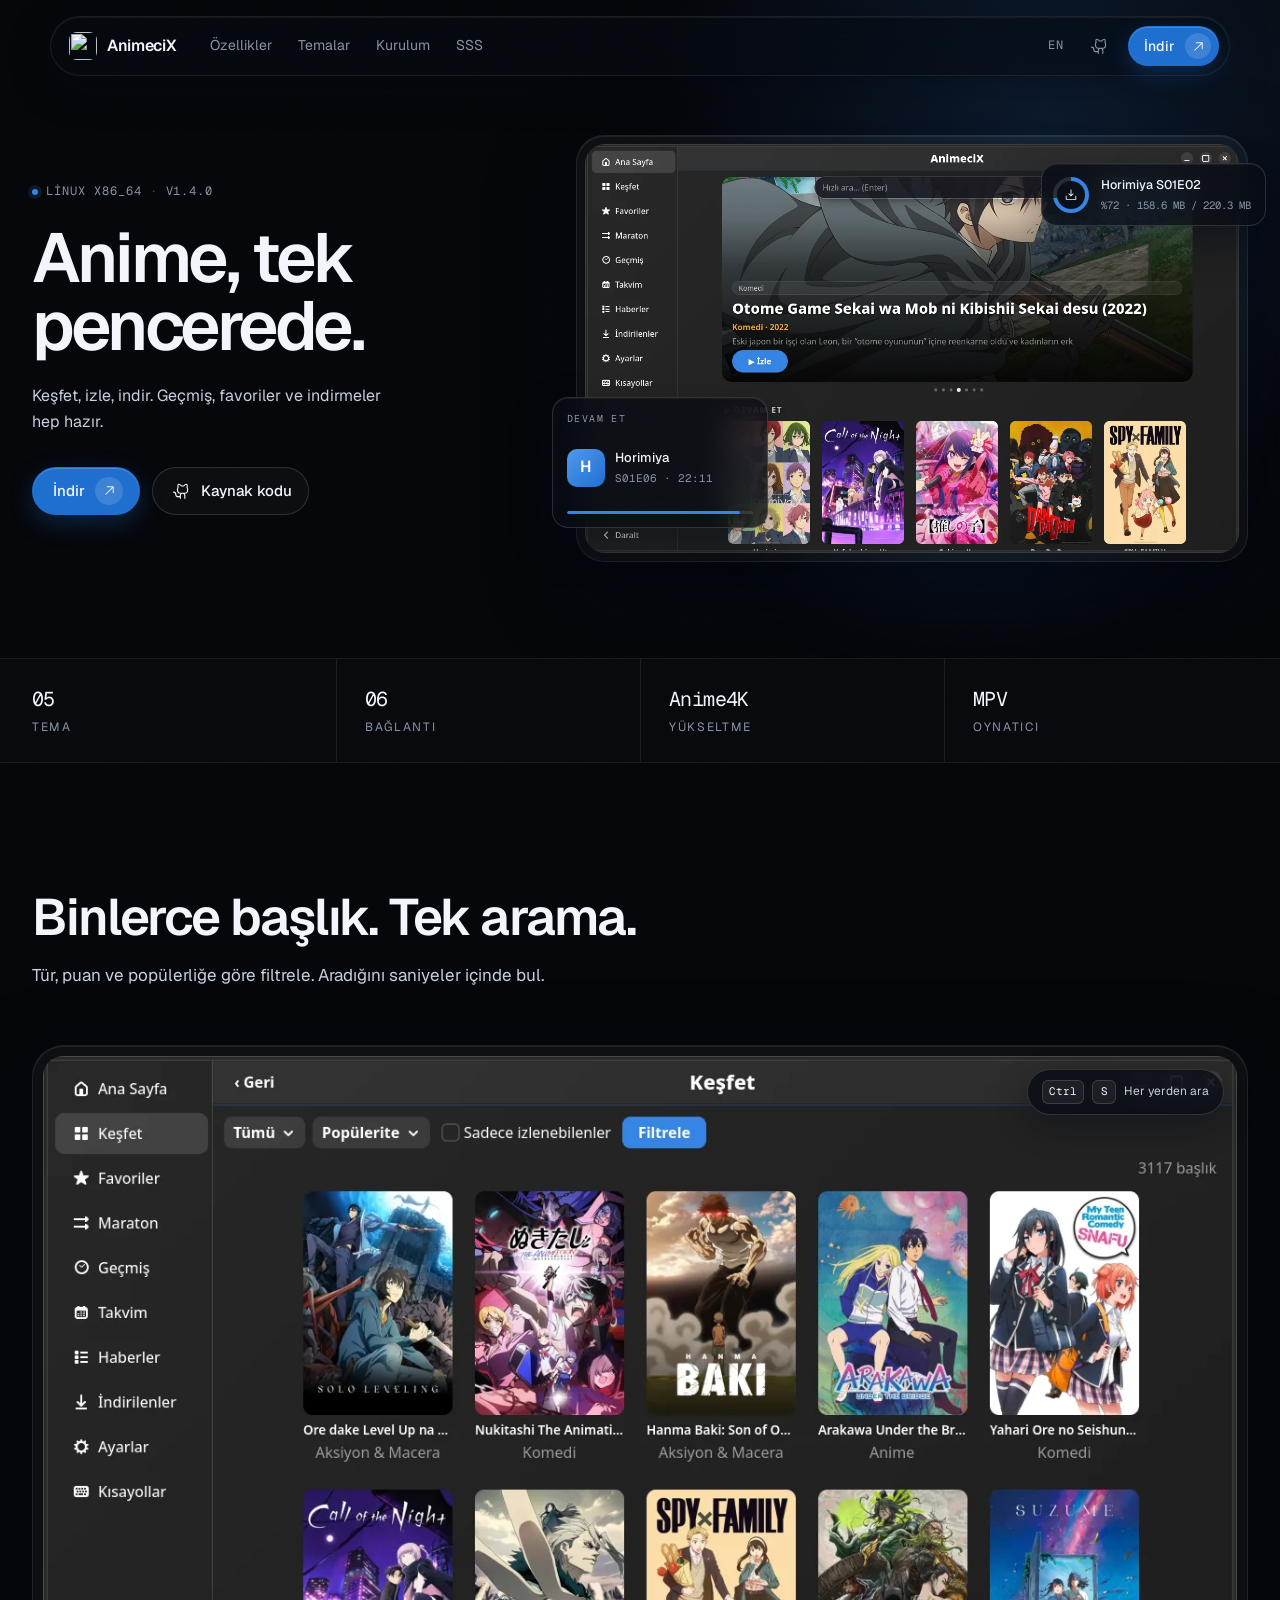
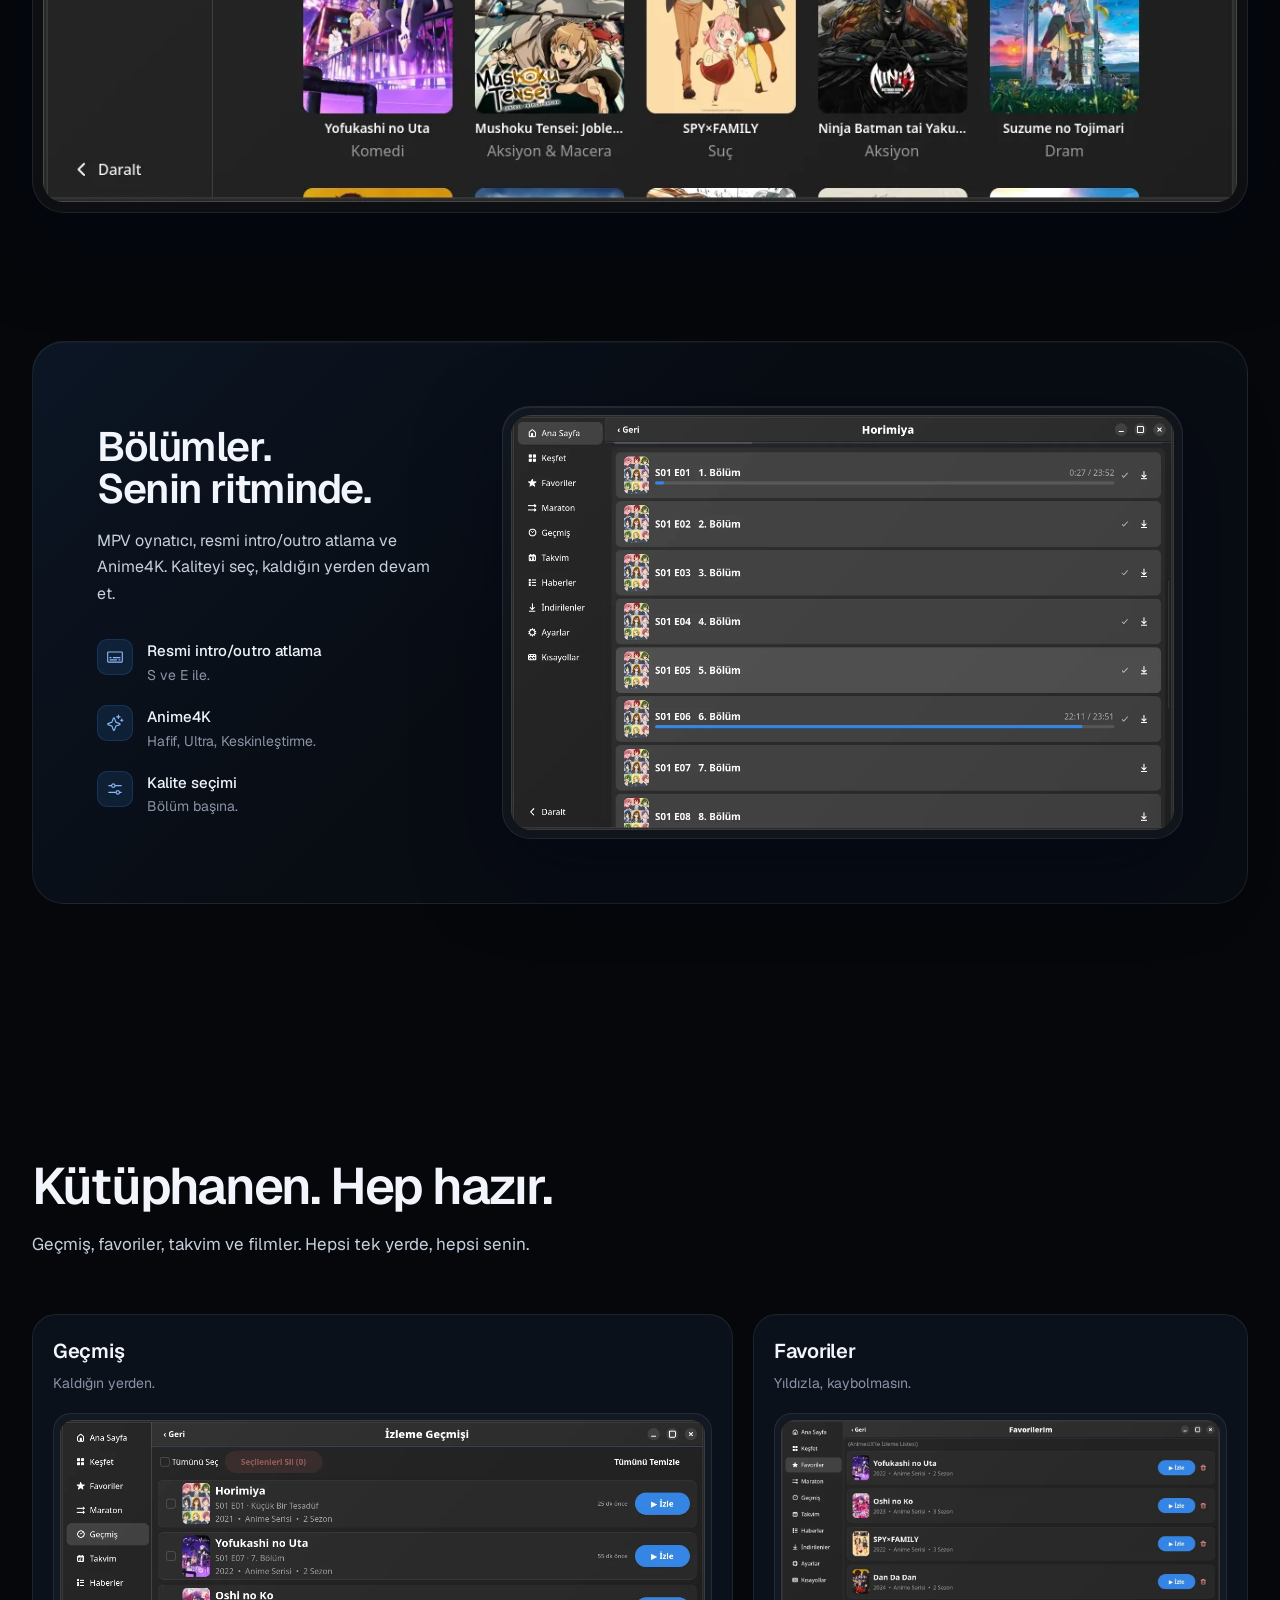
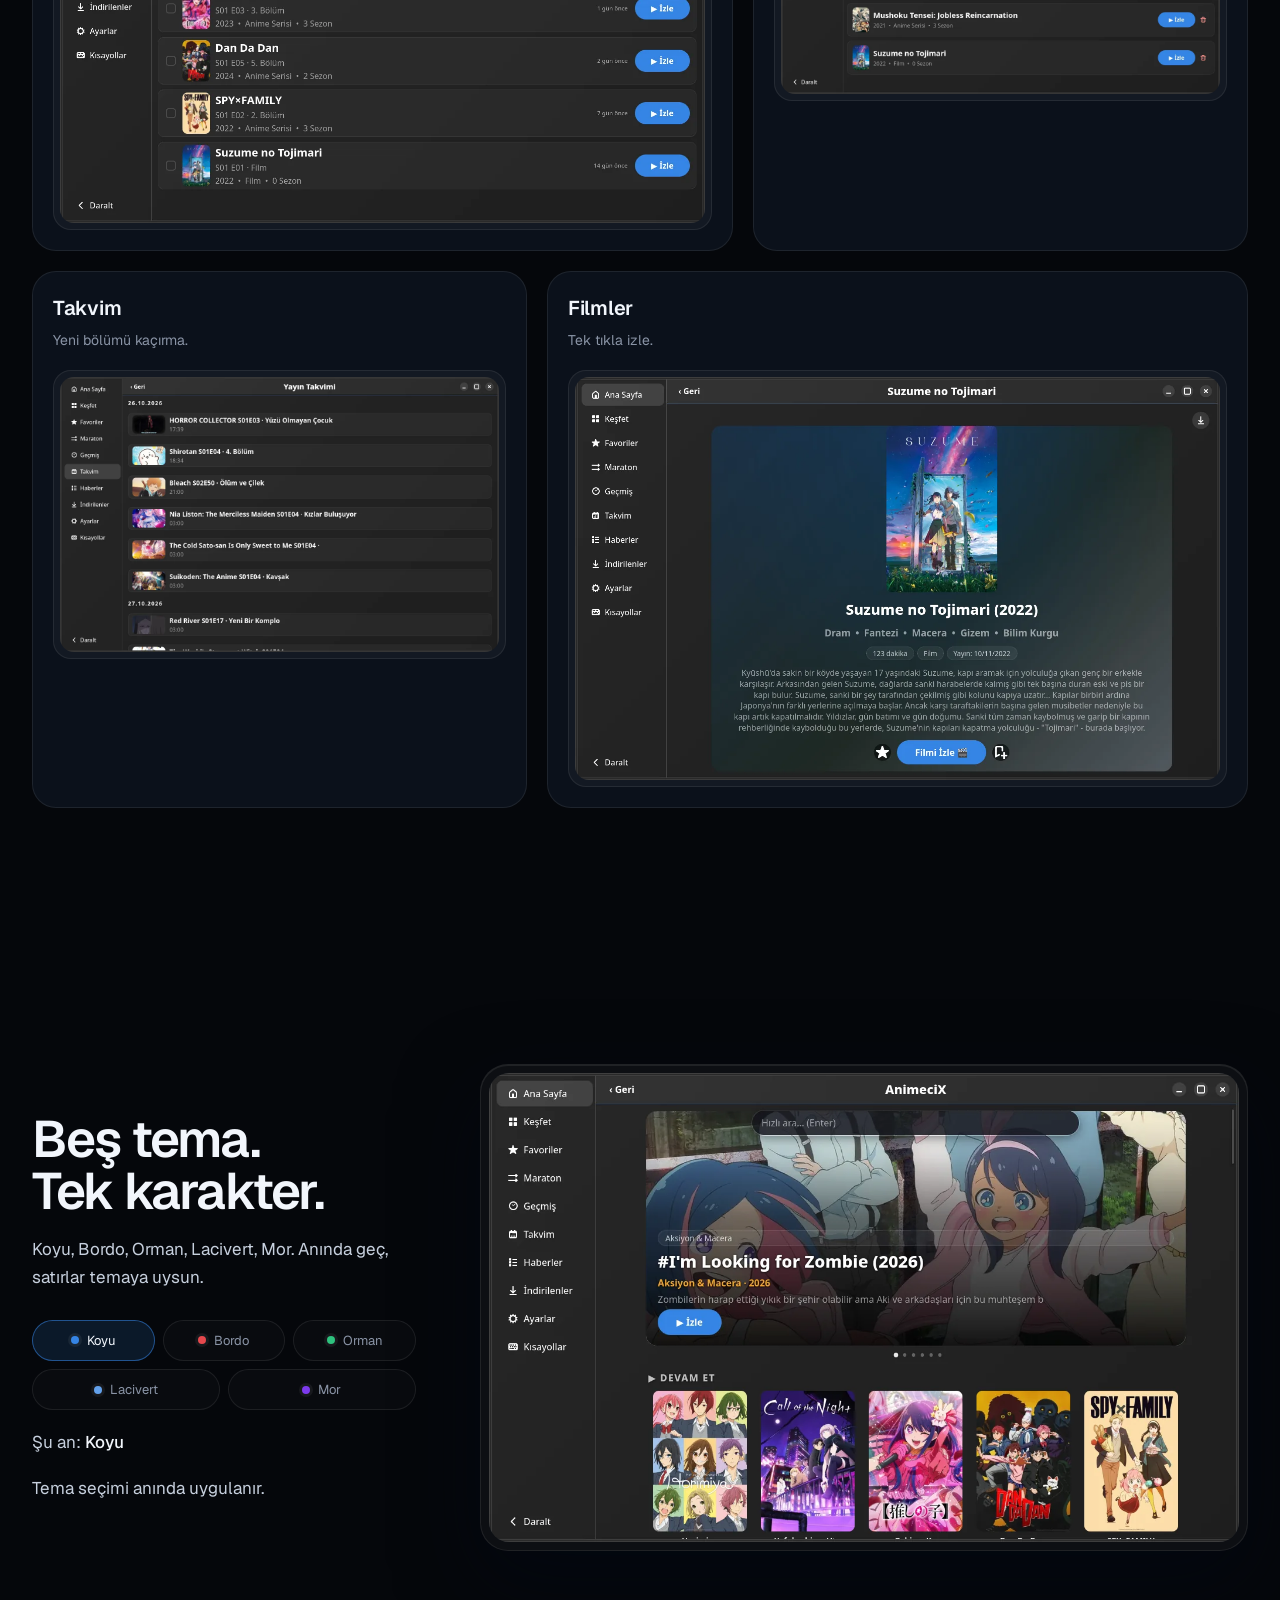
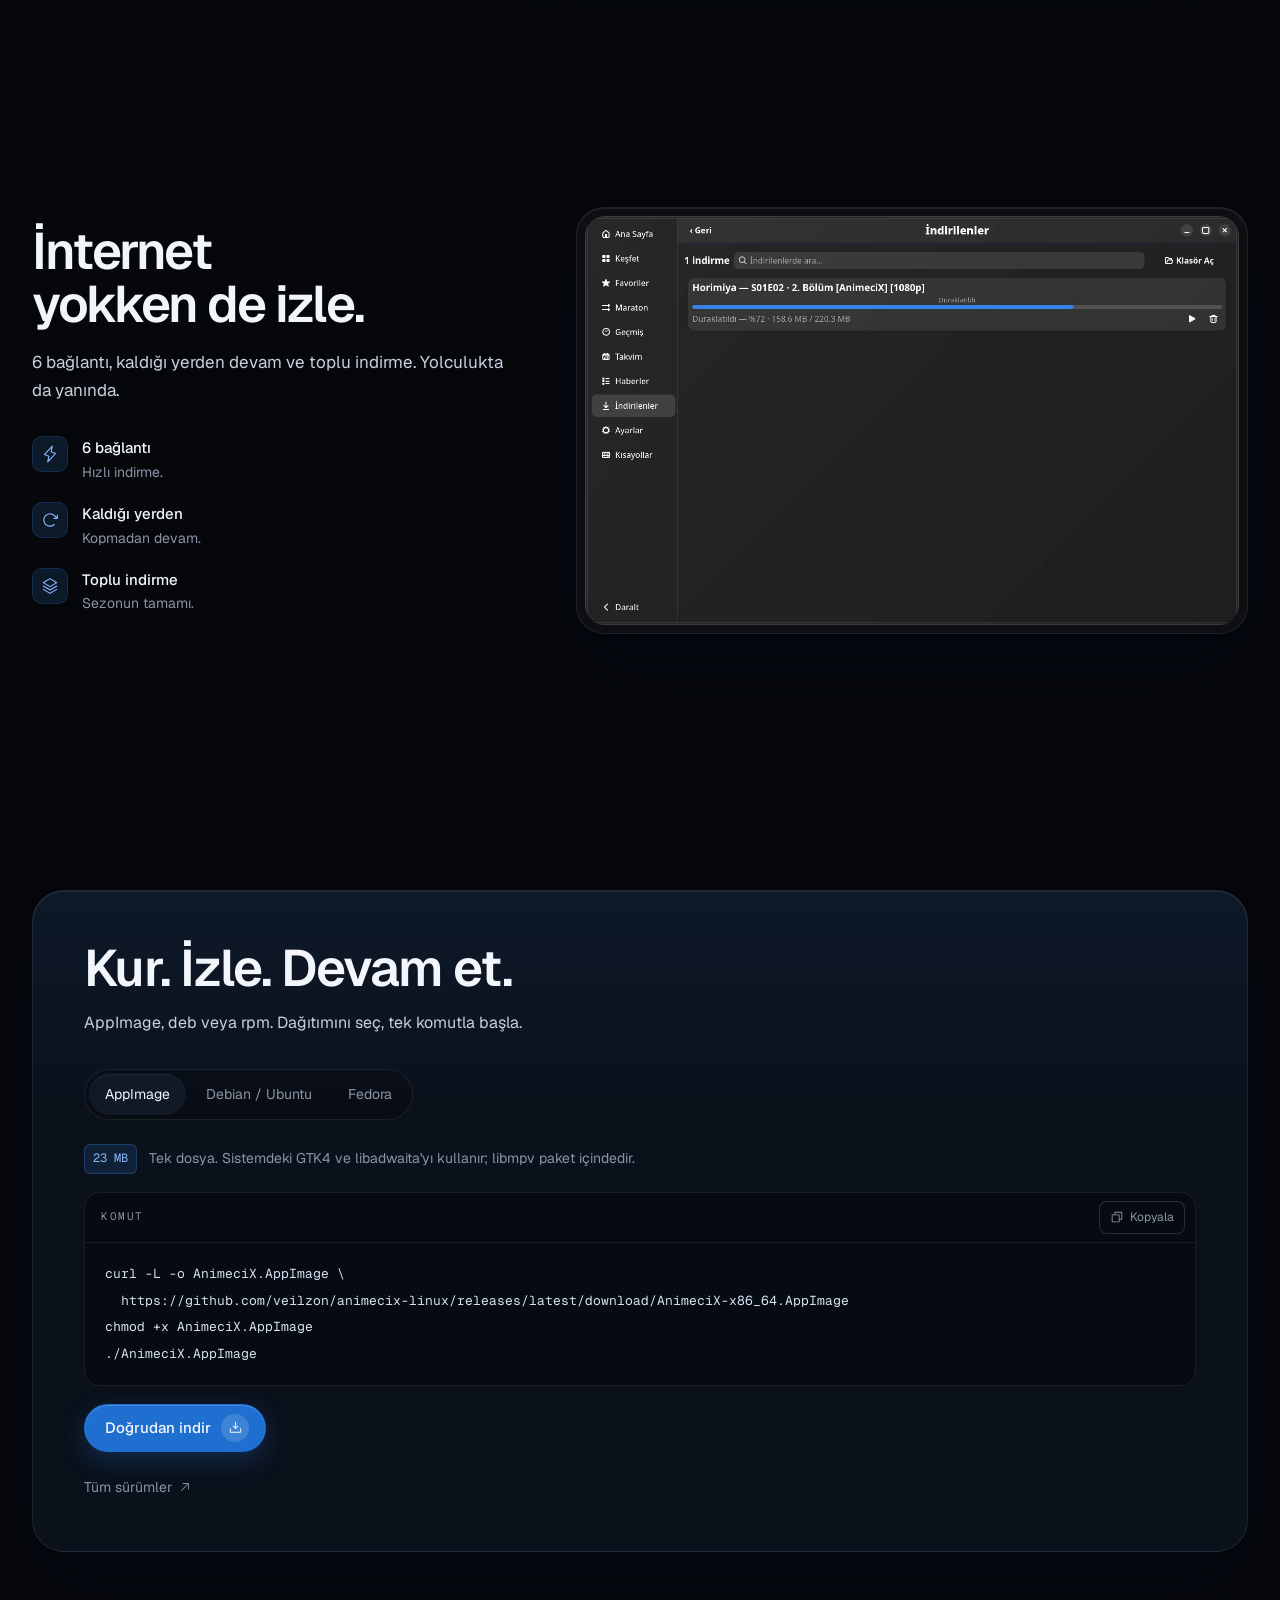
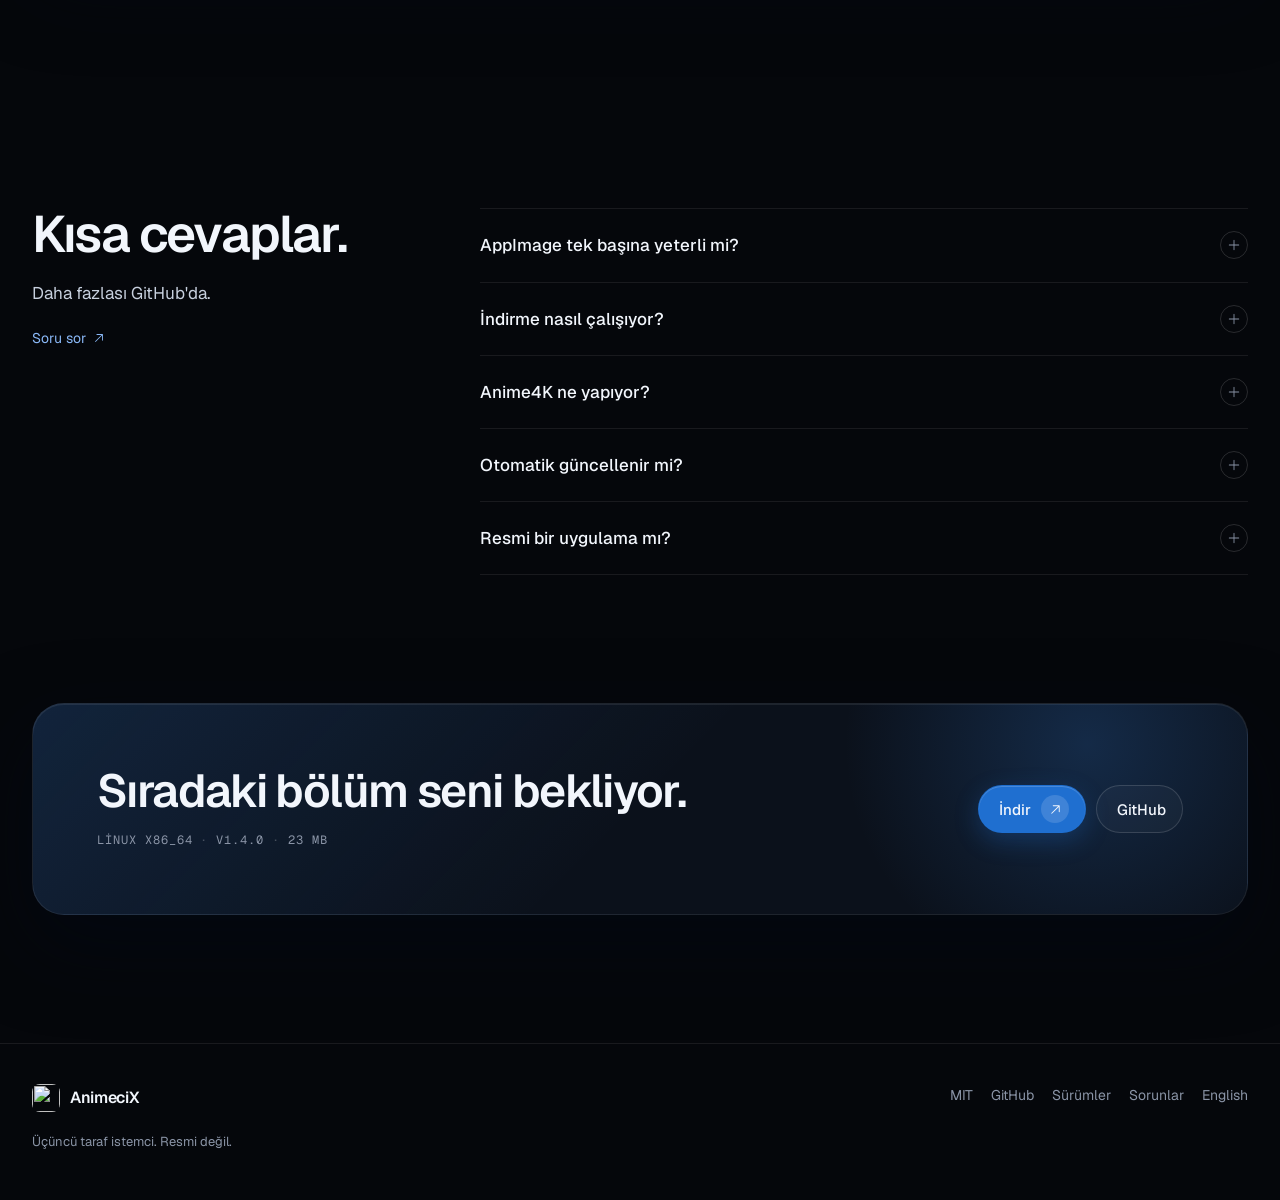
==== commit 7829597d: "docs: README, site ve Arch meta verilerini güncel davranışa göre düzelt" ====
--- a/docs/index.html
+++ b/docs/index.html
@@ -53,7 +53,7 @@
   "url": "https://veilzon.github.io/animecix-linux/",
   "downloadUrl": "https://github.com/veilzon/animecix-linux/releases/latest",
   "screenshot": "https://veilzon.github.io/animecix-linux/assets/screenshots/home.webp",
-  "softwareRequirements": "Linux x86_64, GTK4, libadwaita, MPV",
+  "softwareRequirements": "Linux x86_64, GTK4, libadwaita",
   "sameAs": ["https://github.com/veilzon/animecix-linux"],
   "license": "https://github.com/veilzon/animecix-linux/blob/main/LICENSE",
   "offers": {
@@ -391,7 +391,7 @@
         <div class="tab-panel" role="tabpanel" id="panel-appimage" aria-labelledby="tab-appimage">
           <div class="install-meta">
             <span class="install-size">23 MB</span>
-            <span class="install-note">Tek dosya. Sistemdeki GTK4, libadwaita ve MPV'yi kullanır.</span>
+            <span class="install-note">Tek dosya. Sistemdeki GTK4 ve libadwaita'yı kullanır; libmpv paket içindedir.</span>
           </div>
           <div class="code-block">
             <div class="code-head">
@@ -485,7 +485,7 @@
             <span>AppImage tek başına yeterli mi?</span>
             <span class="faq-plus"><svg class="icon" aria-hidden="true"><use href="assets/icons.svg#plus"></use></svg></span>
           </summary>
-          <p>Sistemde GTK4, libadwaita ve MPV olmalı. deb ve rpm paketleri bu bağımlılıkları kendisi kurar.</p>
+          <p>Sistemde GTK4 ve libadwaita olmalı; AppImage libmpv'yi kendi taşır. deb ve rpm paketleri mpv/libmpv bağımlılığını kurar.</p>
         </details>
         <details>
           <summary>
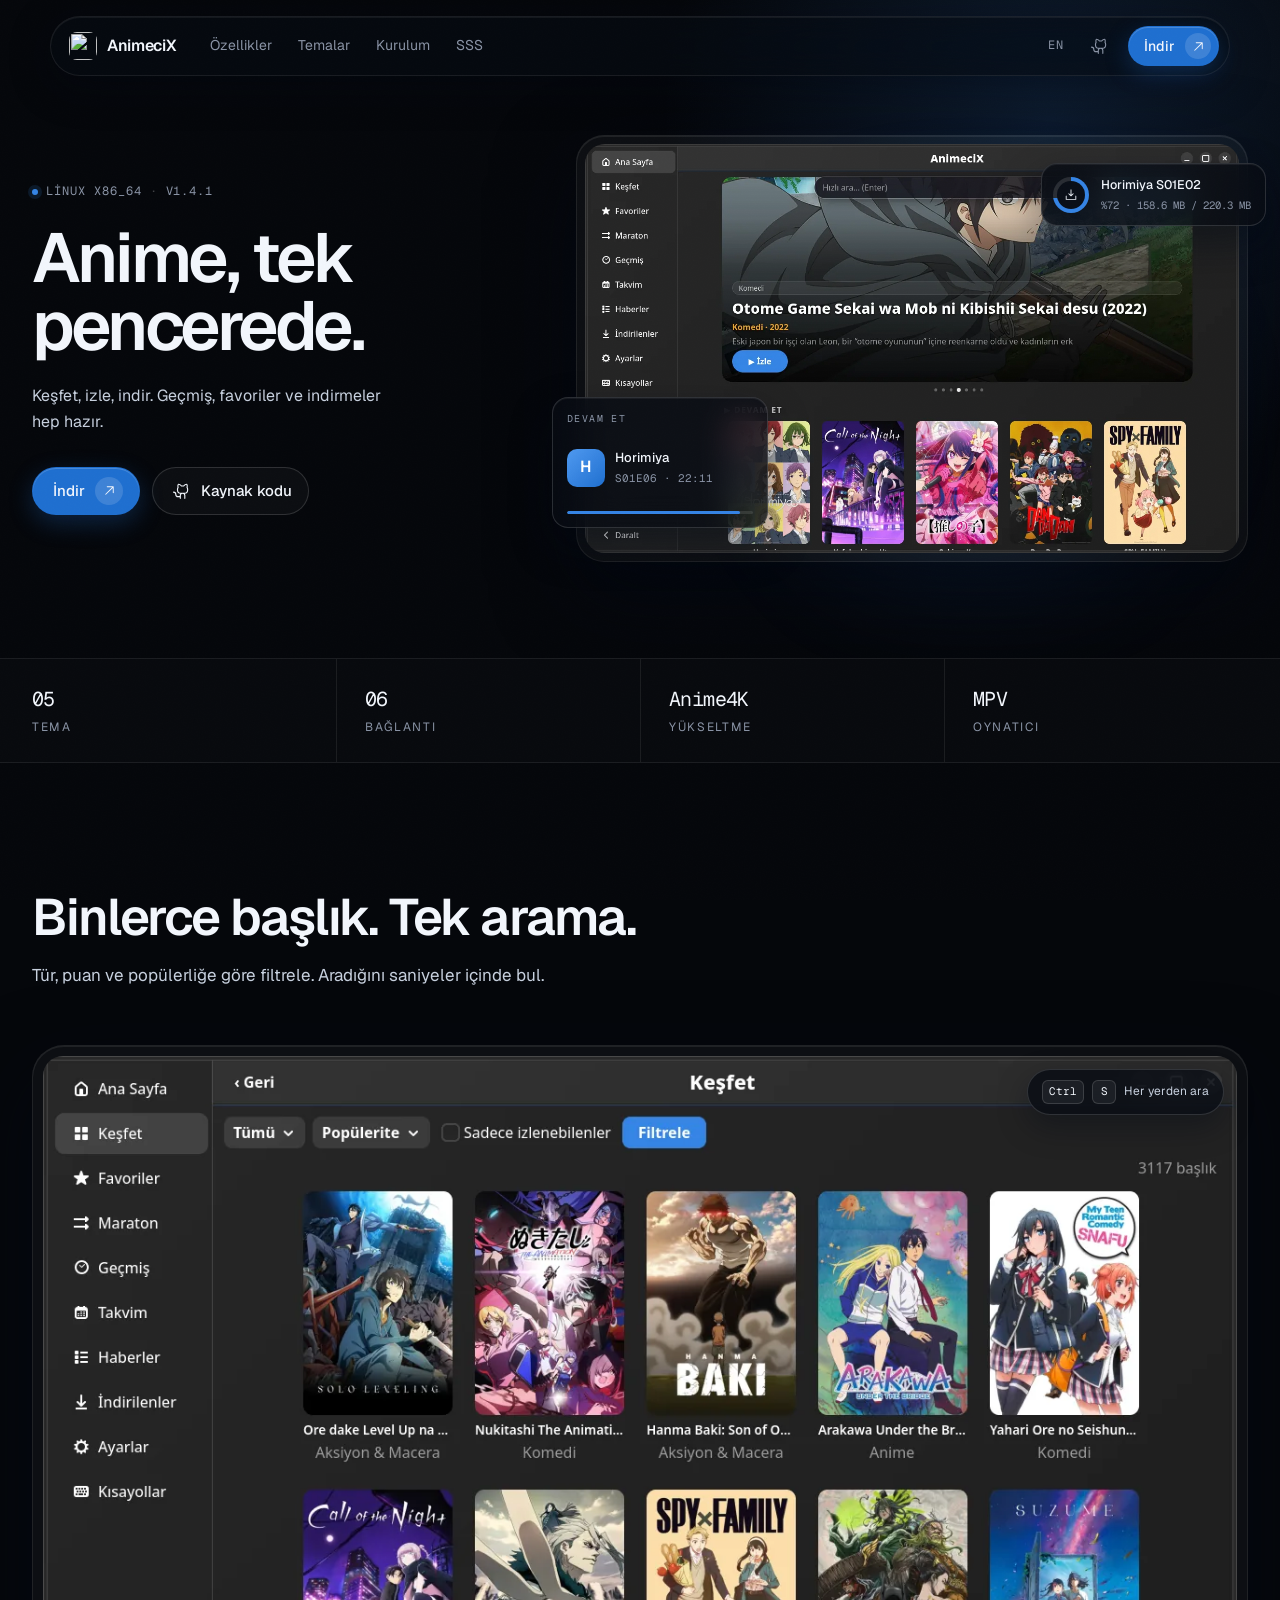
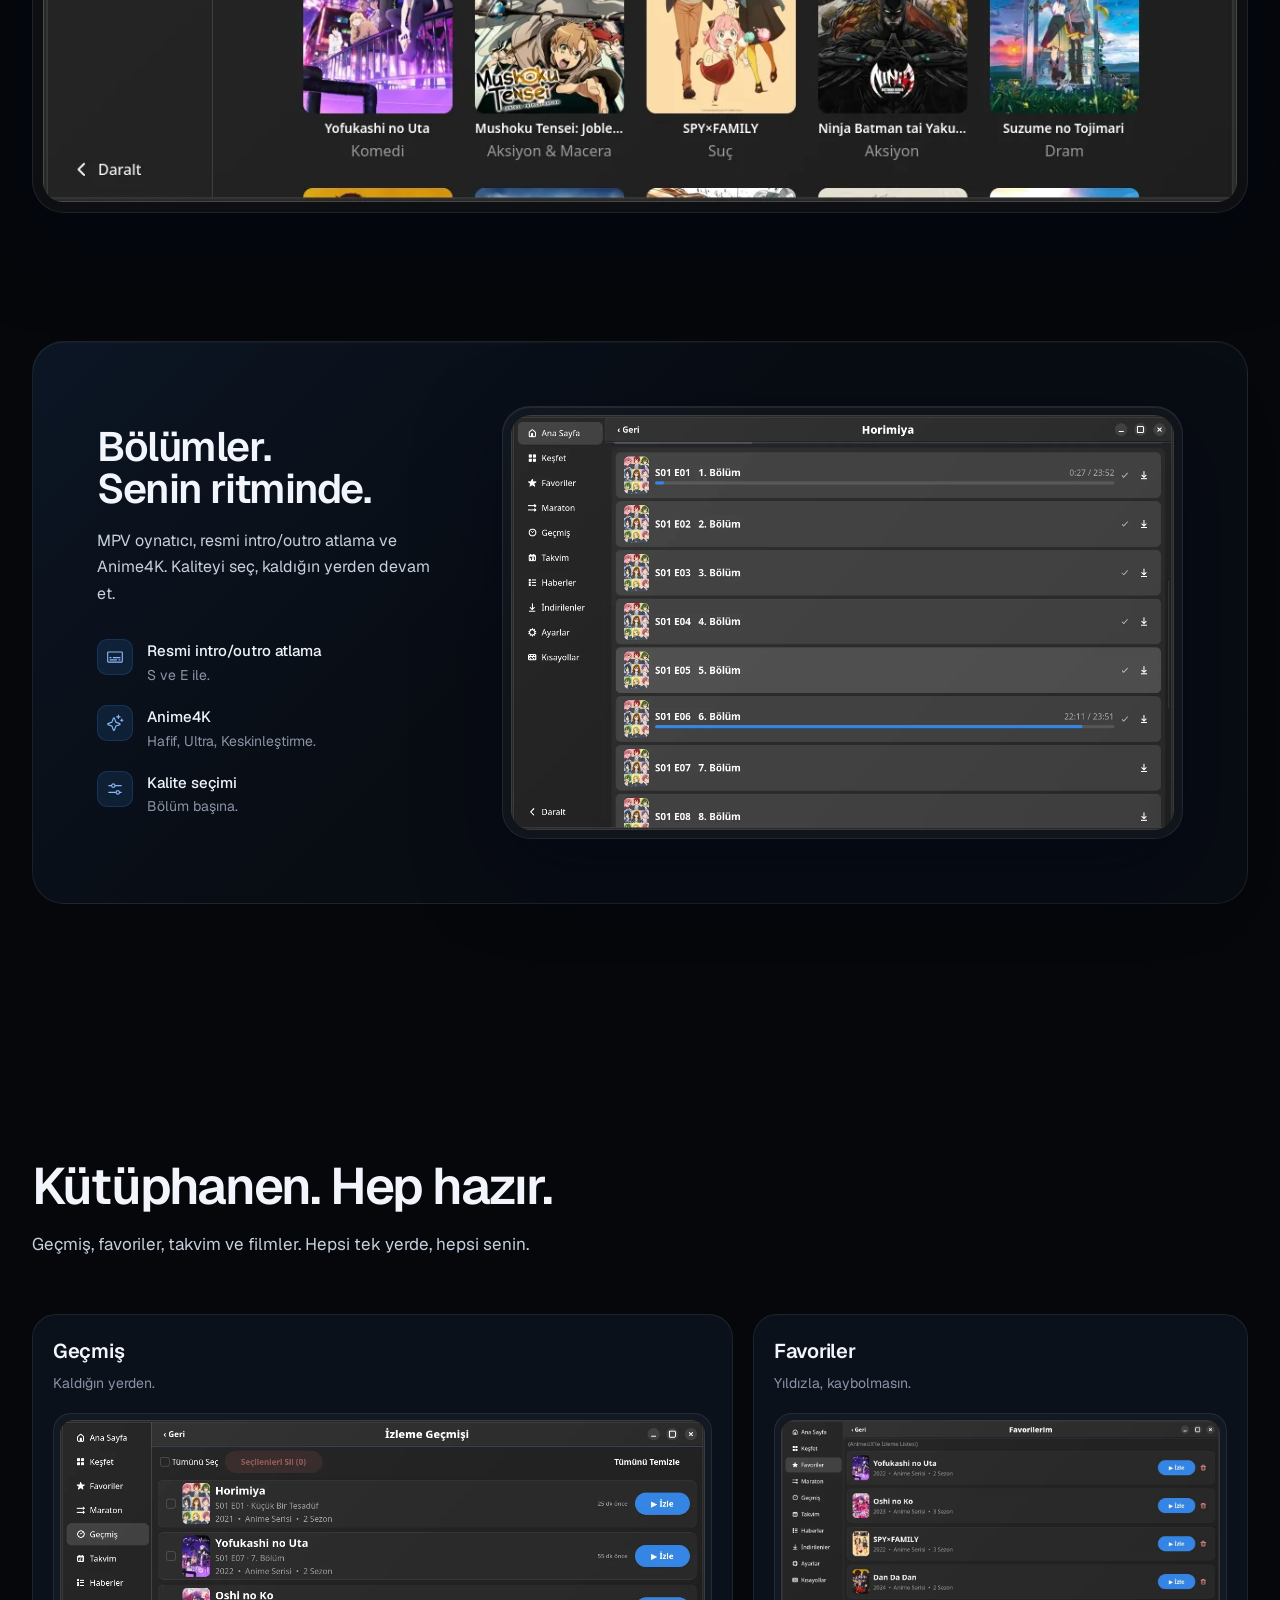
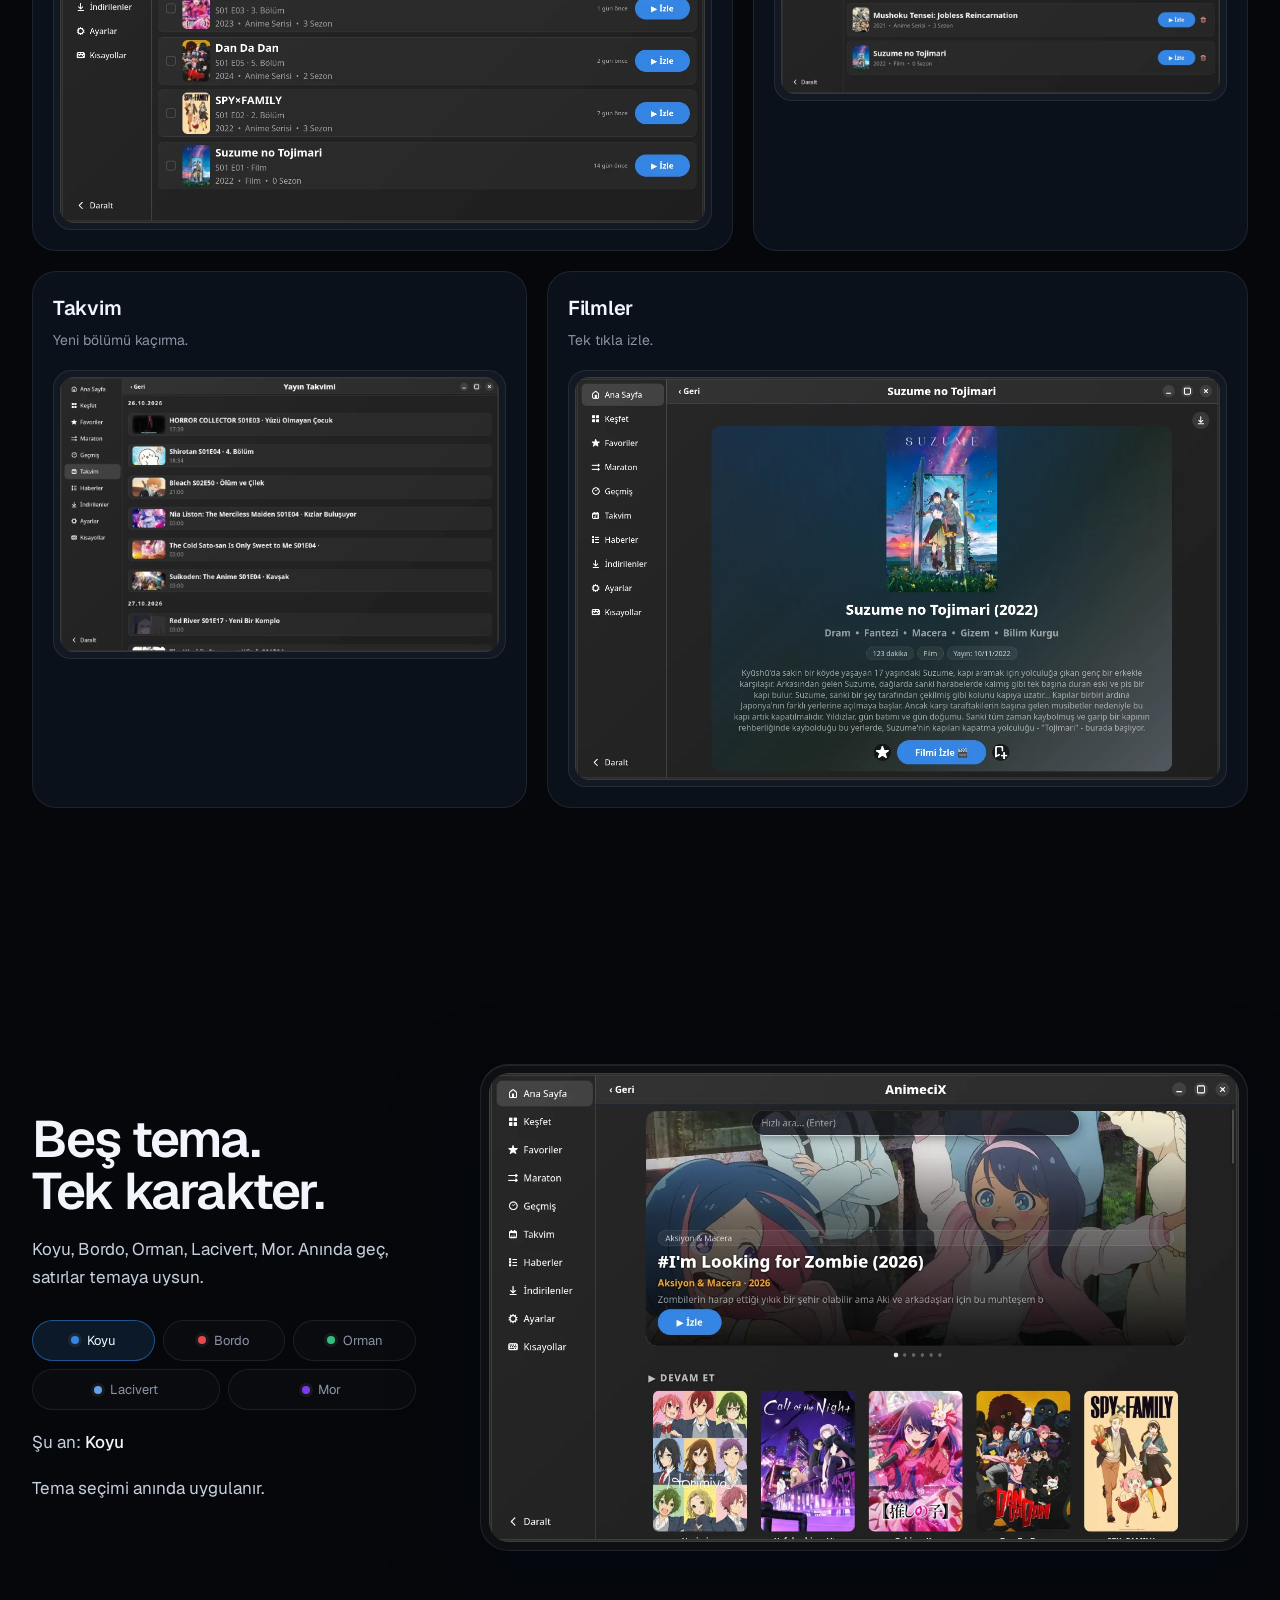
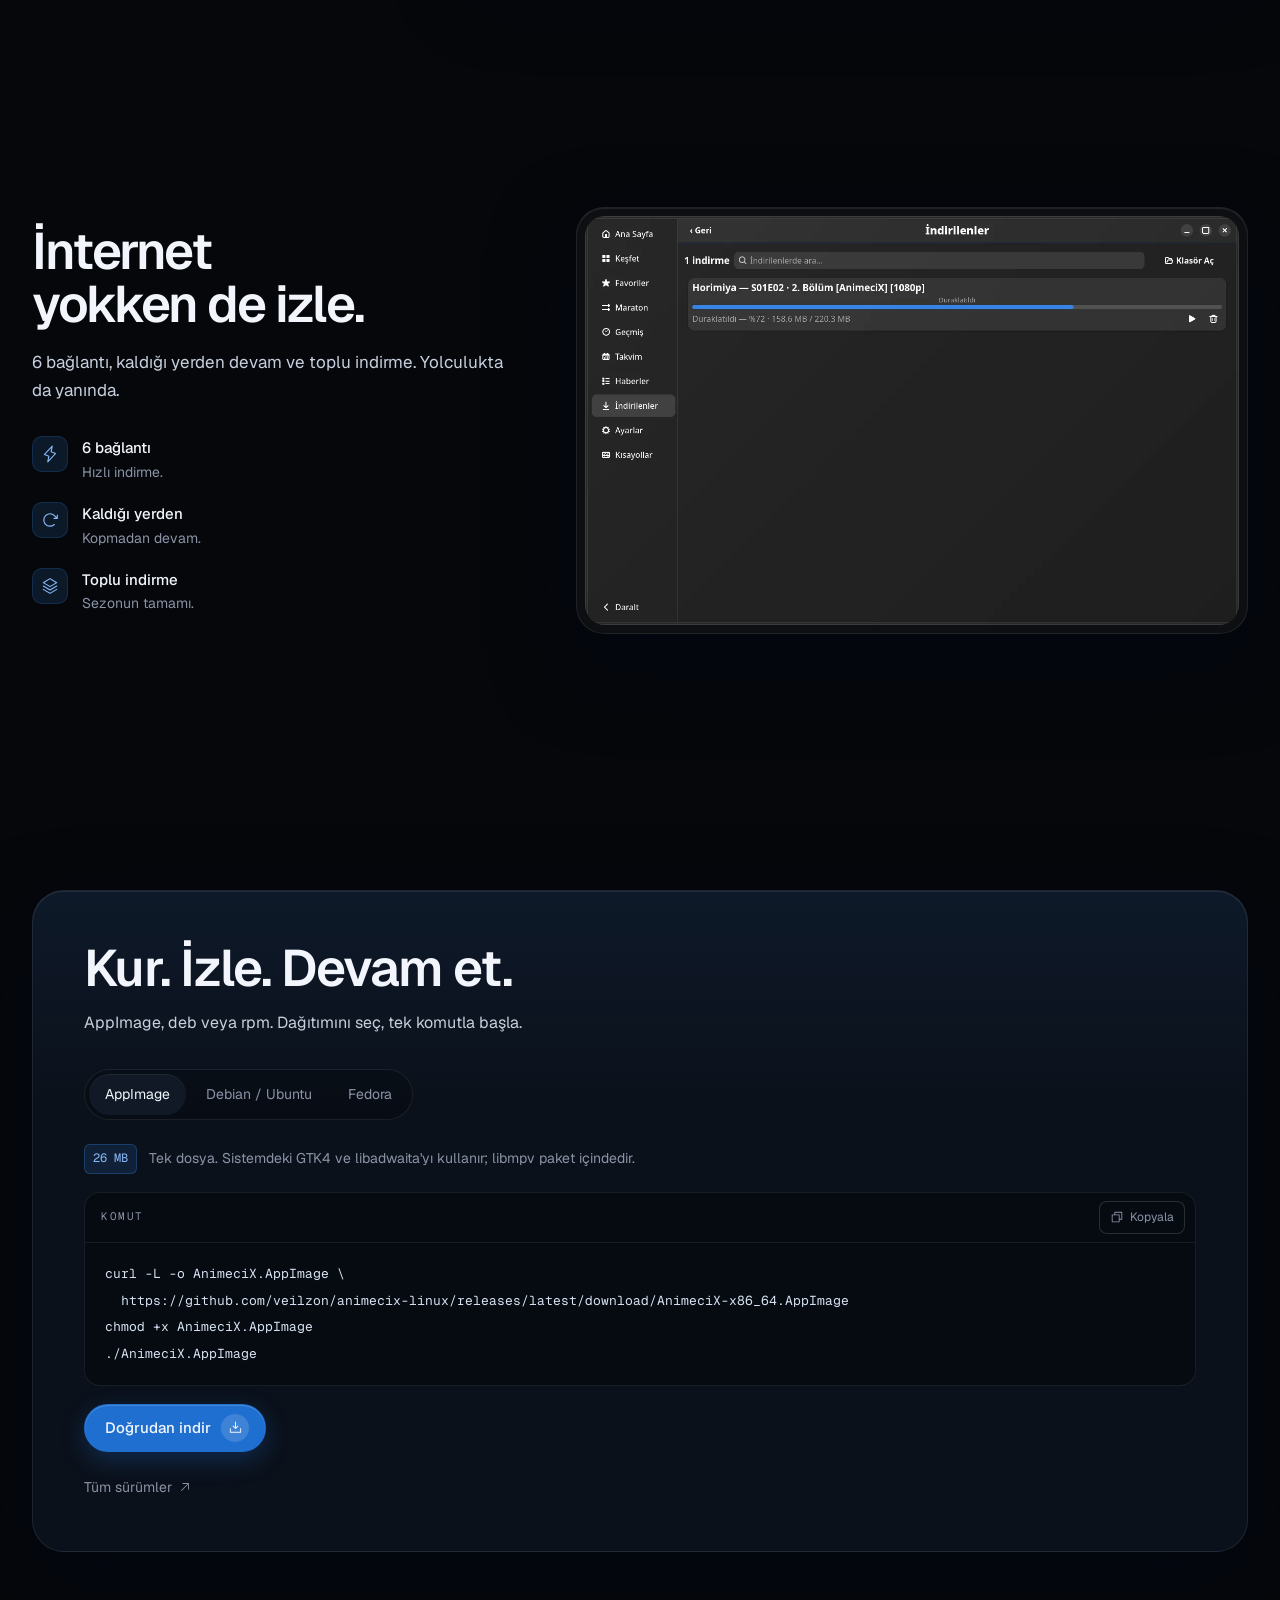
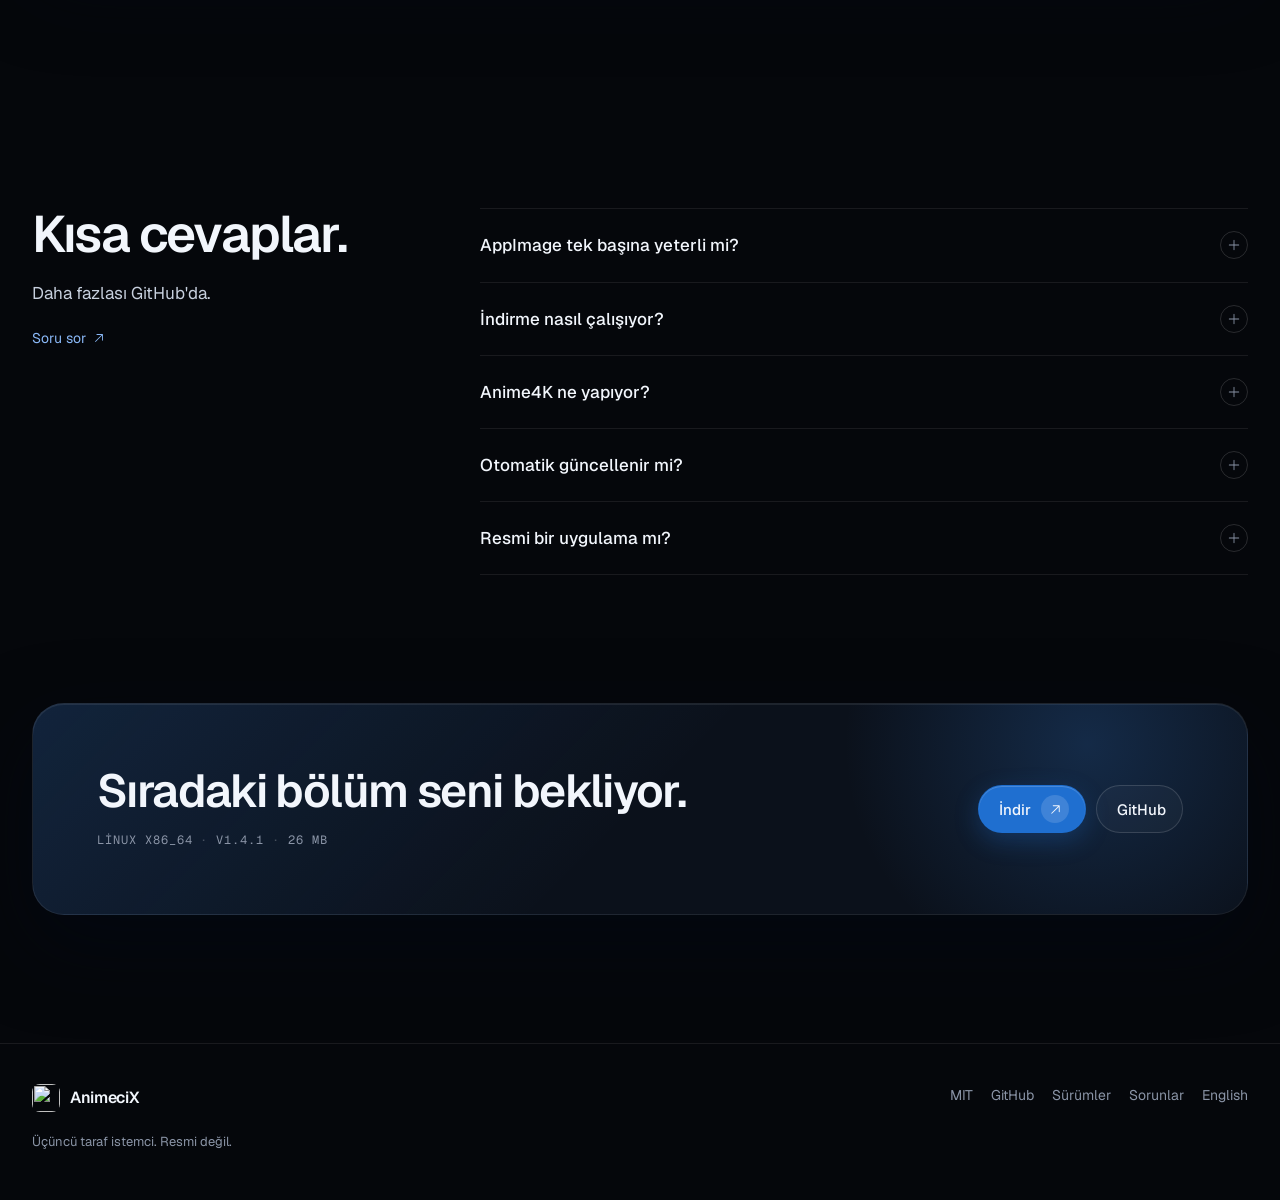
==== commit f62f58fa: "docs: 1.4.1 indirme bağlantıları ve Arch PKGBUILD" ====
--- a/docs/index.html
+++ b/docs/index.html
@@ -46,7 +46,7 @@
   "name": "AnimeciX",
   "applicationCategory": "MultimediaApplication",
   "operatingSystem": "Linux",
-  "softwareVersion": "1.4.0",
+  "softwareVersion": "1.4.1",
   "dateModified": "2026-10-26",
   "inLanguage": "tr",
   "description": "Linux için anime, dizi ve film istemcisi. Keşfet, izle, indir. MPV, intro/outro atlama, Anime4K, 5 tema ve çevrimdışı indirme.",
@@ -128,7 +128,7 @@
   <section class="hero" aria-labelledby="hero-title">
     <div class="wrap hero-grid">
       <div class="hero-copy">
-        <p class="version-line"><span class="status-dot" aria-hidden="true"></span> Linux x86_64 <span class="dot-sep" aria-hidden="true">·</span> v1.4.0</p>
+        <p class="version-line"><span class="status-dot" aria-hidden="true"></span> Linux x86_64 <span class="dot-sep" aria-hidden="true">·</span> v1.4.1</p>
         <h1 id="hero-title">Anime, tek pencerede.</h1>
         <p class="hero-lead">Keşfet, izle, indir. Geçmiş, favoriler ve indirmeler hep hazır.</p>
         <div class="hero-actions">
@@ -390,7 +390,7 @@
         </div>
         <div class="tab-panel" role="tabpanel" id="panel-appimage" aria-labelledby="tab-appimage">
           <div class="install-meta">
-            <span class="install-size">23 MB</span>
+            <span class="install-size">26 MB</span>
             <span class="install-note">Tek dosya. Sistemdeki GTK4 ve libadwaita'yı kullanır; libmpv paket içindedir.</span>
           </div>
           <div class="code-block">
@@ -427,11 +427,11 @@
               </button>
             </div>
             <pre><code>curl -L -O \
-  https://github.com/veilzon/animecix-linux/releases/download/v1.4.0/animecix_1.4.0_amd64.deb
-sudo apt install ./animecix_1.4.0_amd64.deb</code></pre>
+  https://github.com/veilzon/animecix-linux/releases/download/v1.4.1/animecix_1.4.1_amd64.deb
+sudo apt install ./animecix_1.4.1_amd64.deb</code></pre>
           </div>
           <div class="install-actions">
-            <a class="btn btn-primary" href="https://github.com/veilzon/animecix-linux/releases/download/v1.4.0/animecix_1.4.0_amd64.deb">
+            <a class="btn btn-primary" href="https://github.com/veilzon/animecix-linux/releases/download/v1.4.1/animecix_1.4.1_amd64.deb">
               <span>Doğrudan indir</span>
               <span class="btn-icon"><svg class="icon" aria-hidden="true"><use href="assets/icons.svg#download-simple"></use></svg></span>
             </a>
@@ -451,11 +451,11 @@
               </button>
             </div>
             <pre><code>curl -L -O \
-  https://github.com/veilzon/animecix-linux/releases/download/v1.4.0/animecix-1.4.0-1.fc40.x86_64.rpm
-sudo dnf install ./animecix-1.4.0-1.fc40.x86_64.rpm</code></pre>
+  https://github.com/veilzon/animecix-linux/releases/download/v1.4.1/animecix-1.4.1-1.fc40.x86_64.rpm
+sudo dnf install ./animecix-1.4.1-1.fc40.x86_64.rpm</code></pre>
           </div>
           <div class="install-actions">
-            <a class="btn btn-primary" href="https://github.com/veilzon/animecix-linux/releases/download/v1.4.0/animecix-1.4.0-1.fc40.x86_64.rpm">
+            <a class="btn btn-primary" href="https://github.com/veilzon/animecix-linux/releases/download/v1.4.1/animecix-1.4.1-1.fc40.x86_64.rpm">
               <span>Doğrudan indir</span>
               <span class="btn-icon"><svg class="icon" aria-hidden="true"><use href="assets/icons.svg#download-simple"></use></svg></span>
             </a>
@@ -524,7 +524,7 @@
       <div class="cta-panel">
         <div class="cta-copy">
           <h2 id="cta-title">Sıradaki bölüm seni bekliyor.</h2>
-          <p class="cta-meta">Linux x86_64 <span class="dot-sep" aria-hidden="true">·</span> v1.4.0 <span class="dot-sep" aria-hidden="true">·</span> 23 MB</p>
+          <p class="cta-meta">Linux x86_64 <span class="dot-sep" aria-hidden="true">·</span> v1.4.1 <span class="dot-sep" aria-hidden="true">·</span> 26 MB</p>
         </div>
         <div class="cta-actions">
           <a class="btn btn-primary" href="#kurulum">
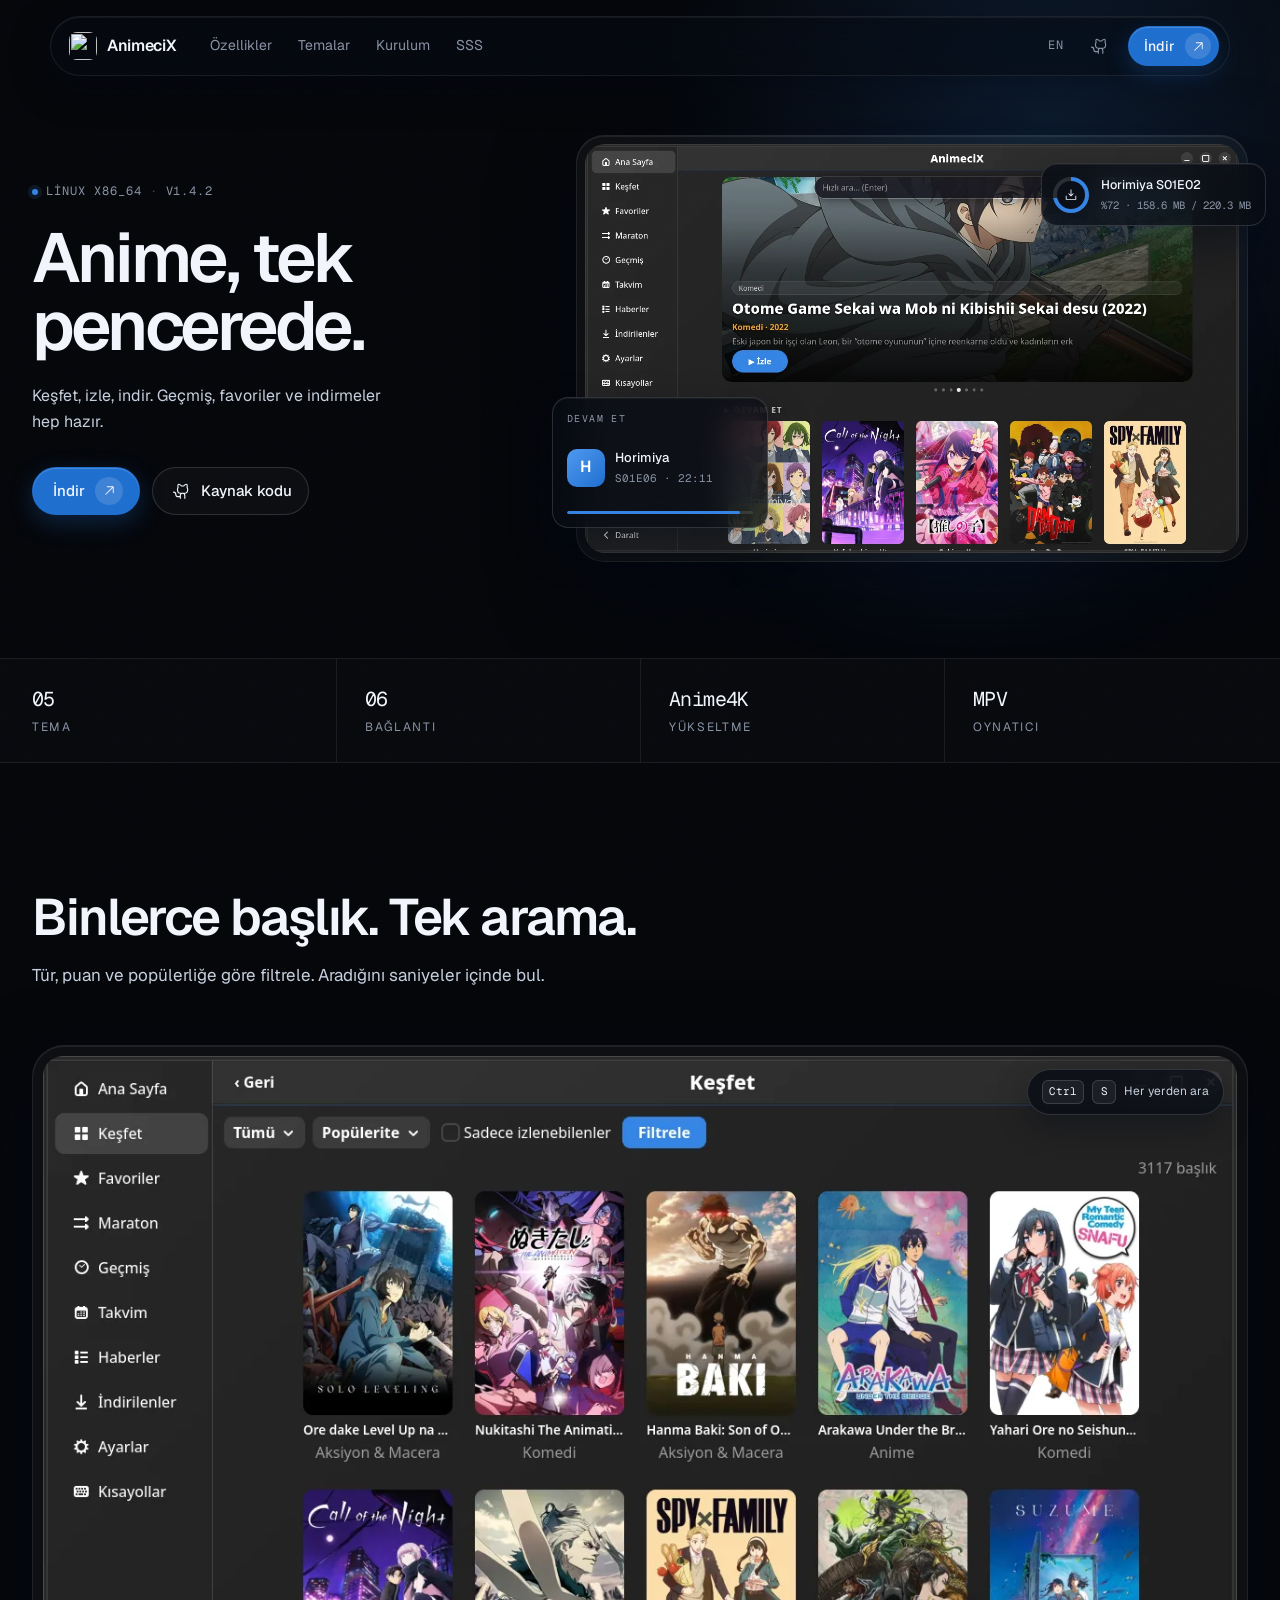
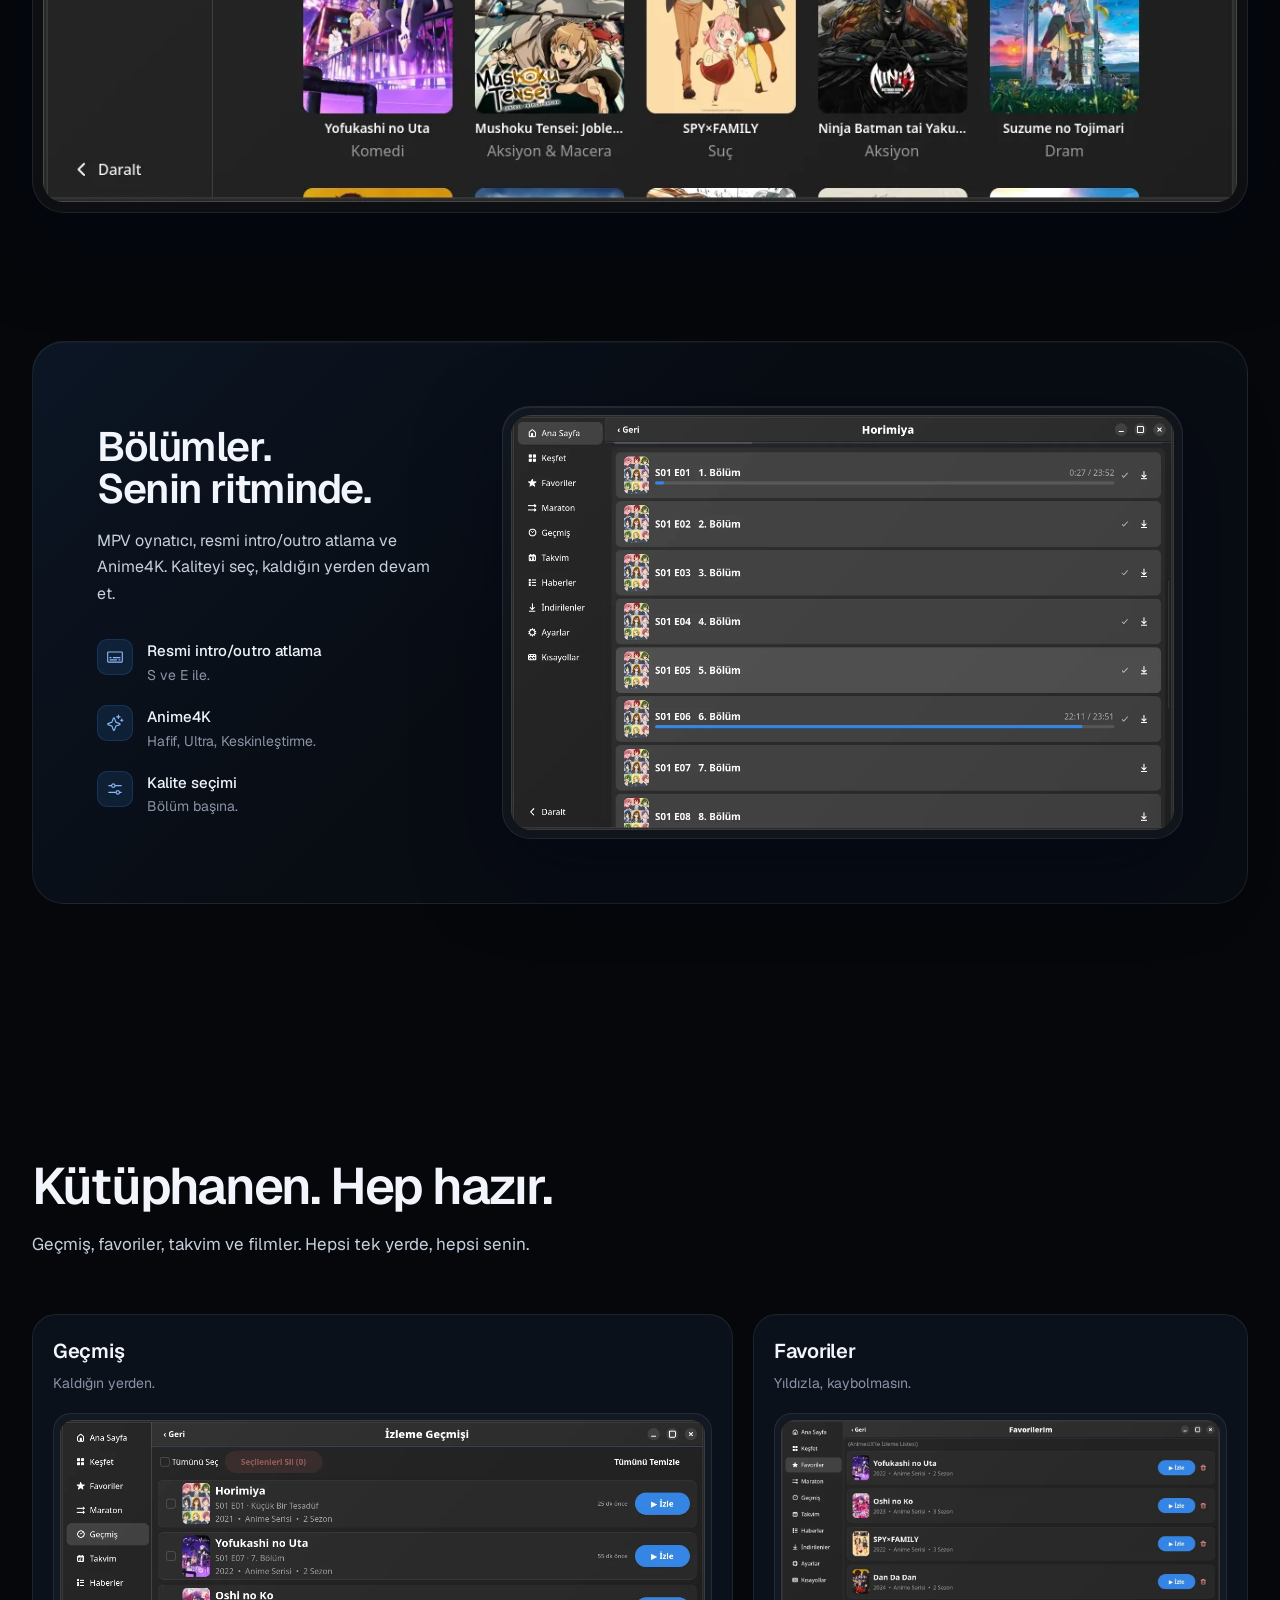
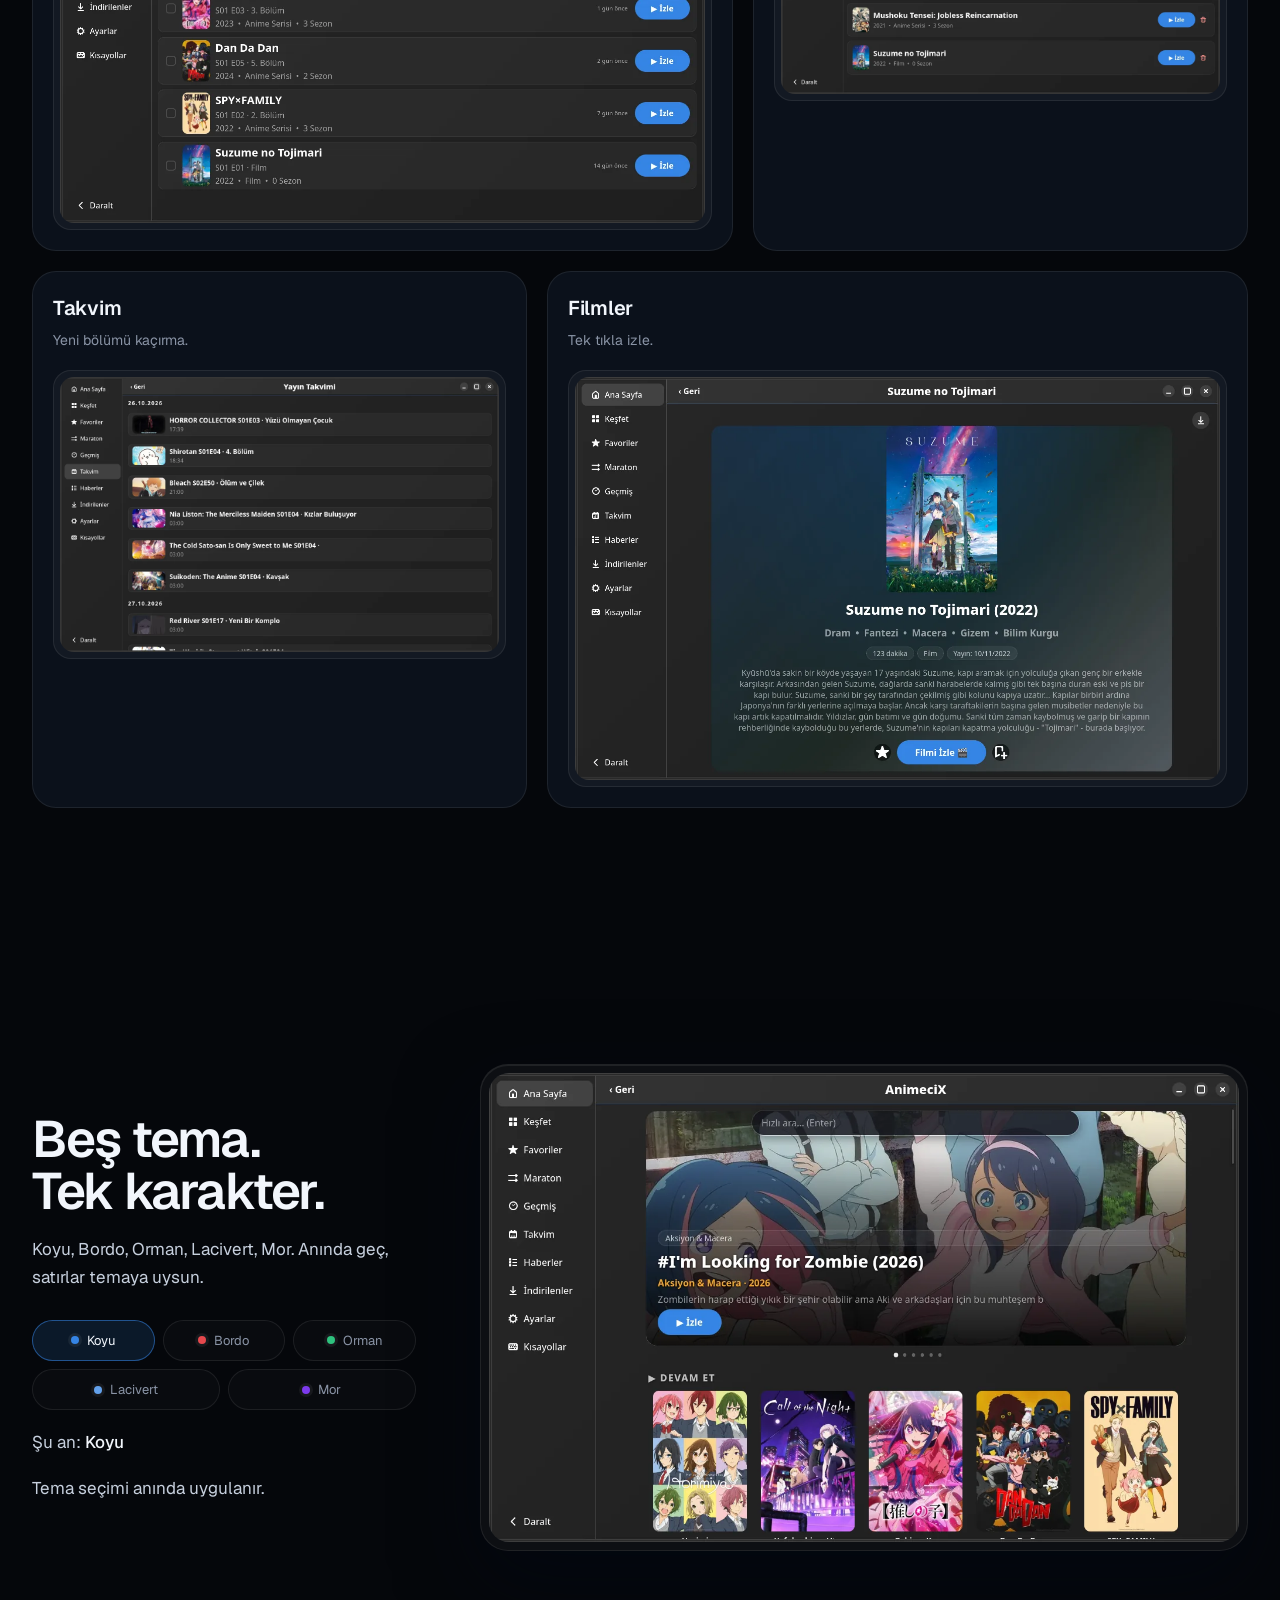
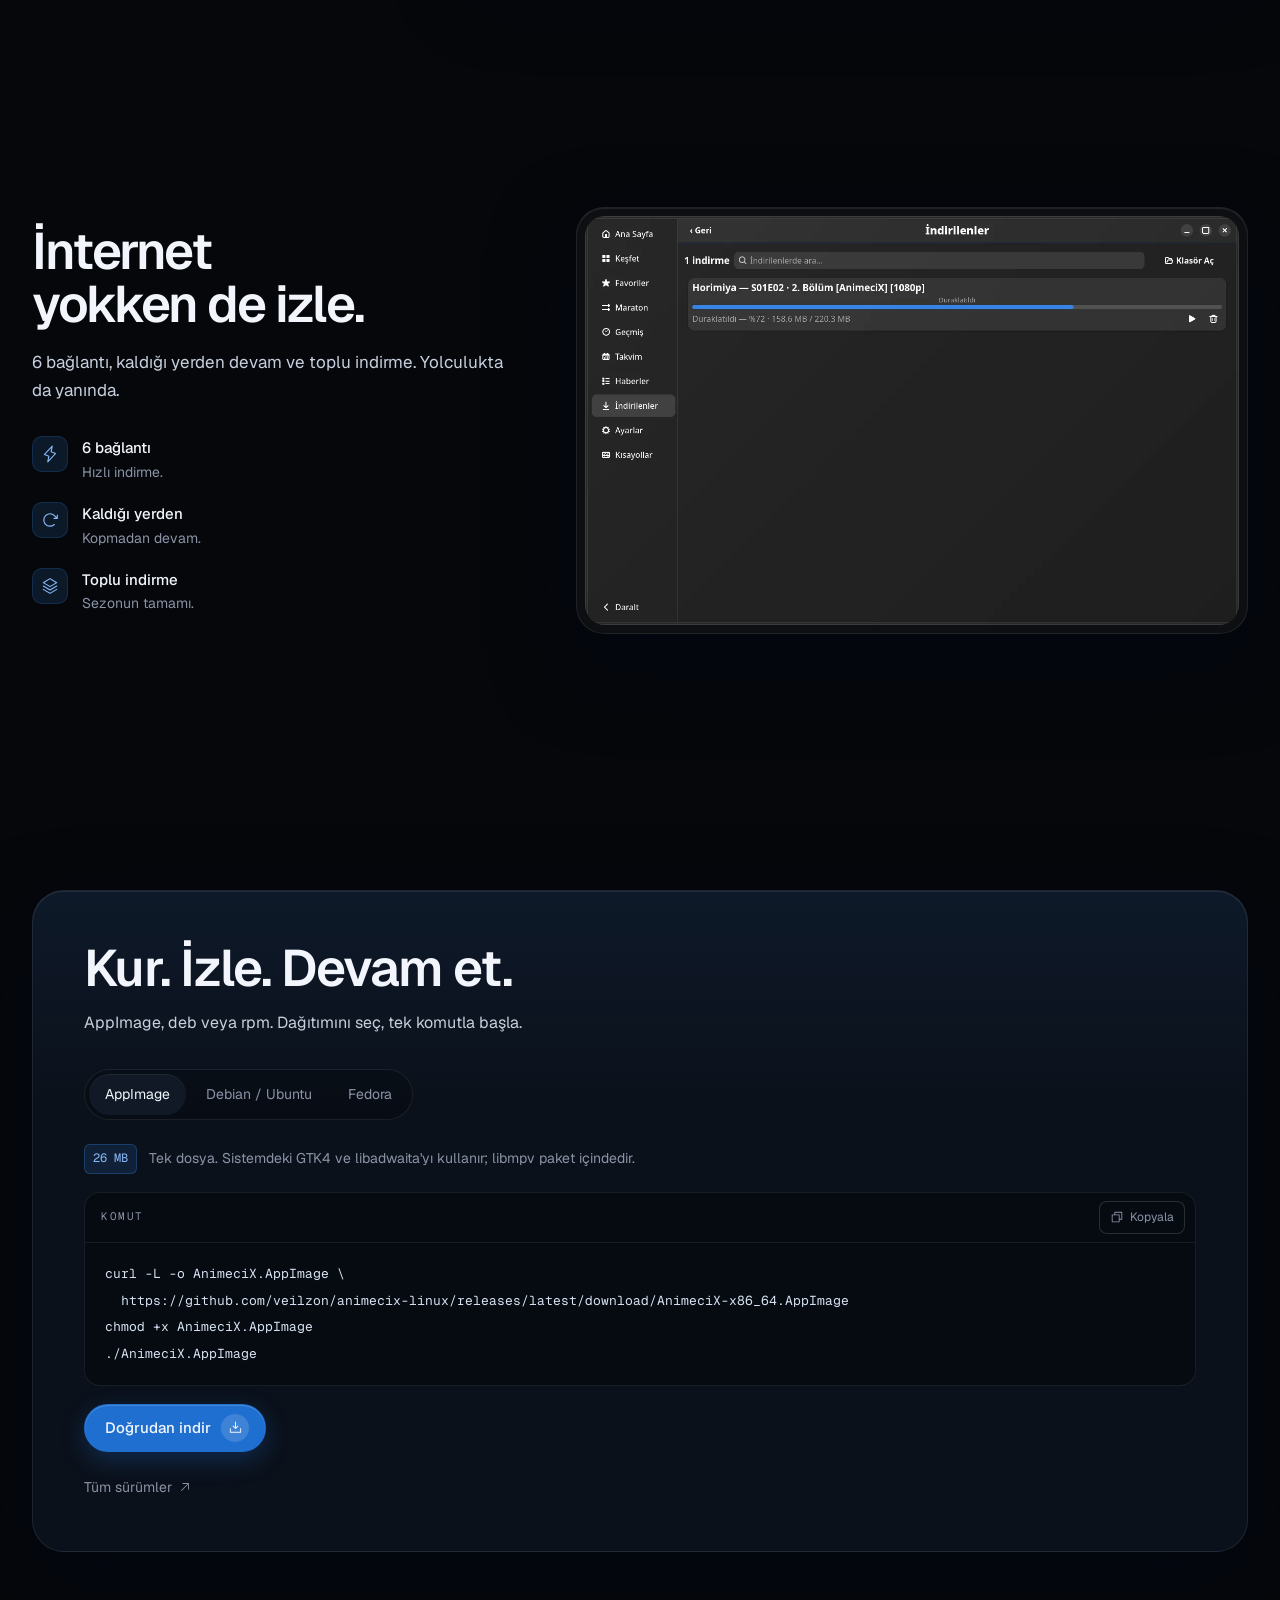
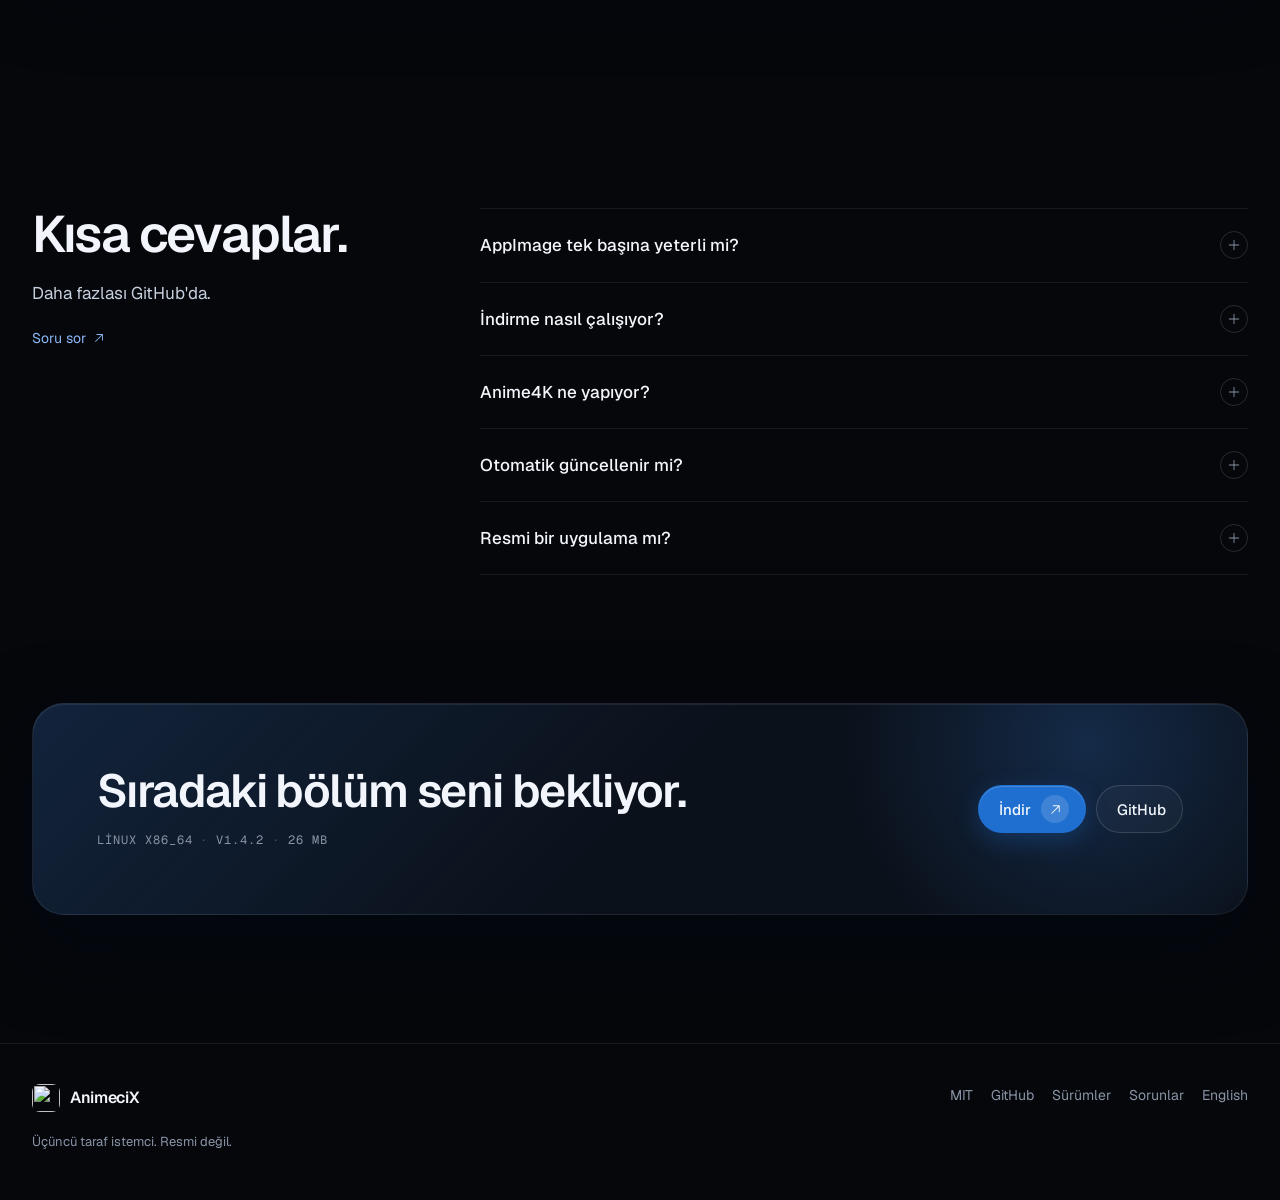
==== commit 8b815a70: "docs: 1.4.2 indirme bağlantıları ve Arch PKGBUILD" ====
--- a/docs/index.html
+++ b/docs/index.html
@@ -46,7 +46,7 @@
   "name": "AnimeciX",
   "applicationCategory": "MultimediaApplication",
   "operatingSystem": "Linux",
-  "softwareVersion": "1.4.1",
+  "softwareVersion": "1.4.2",
   "dateModified": "2026-10-26",
   "inLanguage": "tr",
   "description": "Linux için anime, dizi ve film istemcisi. Keşfet, izle, indir. MPV, intro/outro atlama, Anime4K, 5 tema ve çevrimdışı indirme.",
@@ -128,7 +128,7 @@
   <section class="hero" aria-labelledby="hero-title">
     <div class="wrap hero-grid">
       <div class="hero-copy">
-        <p class="version-line"><span class="status-dot" aria-hidden="true"></span> Linux x86_64 <span class="dot-sep" aria-hidden="true">·</span> v1.4.1</p>
+        <p class="version-line"><span class="status-dot" aria-hidden="true"></span> Linux x86_64 <span class="dot-sep" aria-hidden="true">·</span> v1.4.2</p>
         <h1 id="hero-title">Anime, tek pencerede.</h1>
         <p class="hero-lead">Keşfet, izle, indir. Geçmiş, favoriler ve indirmeler hep hazır.</p>
         <div class="hero-actions">
@@ -427,11 +427,11 @@
               </button>
             </div>
             <pre><code>curl -L -O \
-  https://github.com/veilzon/animecix-linux/releases/download/v1.4.1/animecix_1.4.1_amd64.deb
-sudo apt install ./animecix_1.4.1_amd64.deb</code></pre>
+  https://github.com/veilzon/animecix-linux/releases/download/v1.4.2/animecix_1.4.2_amd64.deb
+sudo apt install ./animecix_1.4.2_amd64.deb</code></pre>
           </div>
           <div class="install-actions">
-            <a class="btn btn-primary" href="https://github.com/veilzon/animecix-linux/releases/download/v1.4.1/animecix_1.4.1_amd64.deb">
+            <a class="btn btn-primary" href="https://github.com/veilzon/animecix-linux/releases/download/v1.4.2/animecix_1.4.2_amd64.deb">
               <span>Doğrudan indir</span>
               <span class="btn-icon"><svg class="icon" aria-hidden="true"><use href="assets/icons.svg#download-simple"></use></svg></span>
             </a>
@@ -451,11 +451,11 @@
               </button>
             </div>
             <pre><code>curl -L -O \
-  https://github.com/veilzon/animecix-linux/releases/download/v1.4.1/animecix-1.4.1-1.fc40.x86_64.rpm
-sudo dnf install ./animecix-1.4.1-1.fc40.x86_64.rpm</code></pre>
+  https://github.com/veilzon/animecix-linux/releases/download/v1.4.2/animecix-1.4.2-1.fc40.x86_64.rpm
+sudo dnf install ./animecix-1.4.2-1.fc40.x86_64.rpm</code></pre>
           </div>
           <div class="install-actions">
-            <a class="btn btn-primary" href="https://github.com/veilzon/animecix-linux/releases/download/v1.4.1/animecix-1.4.1-1.fc40.x86_64.rpm">
+            <a class="btn btn-primary" href="https://github.com/veilzon/animecix-linux/releases/download/v1.4.2/animecix-1.4.2-1.fc40.x86_64.rpm">
               <span>Doğrudan indir</span>
               <span class="btn-icon"><svg class="icon" aria-hidden="true"><use href="assets/icons.svg#download-simple"></use></svg></span>
             </a>
@@ -524,7 +524,7 @@
       <div class="cta-panel">
         <div class="cta-copy">
           <h2 id="cta-title">Sıradaki bölüm seni bekliyor.</h2>
-          <p class="cta-meta">Linux x86_64 <span class="dot-sep" aria-hidden="true">·</span> v1.4.1 <span class="dot-sep" aria-hidden="true">·</span> 26 MB</p>
+          <p class="cta-meta">Linux x86_64 <span class="dot-sep" aria-hidden="true">·</span> v1.4.2 <span class="dot-sep" aria-hidden="true">·</span> 26 MB</p>
         </div>
         <div class="cta-actions">
           <a class="btn btn-primary" href="#kurulum">
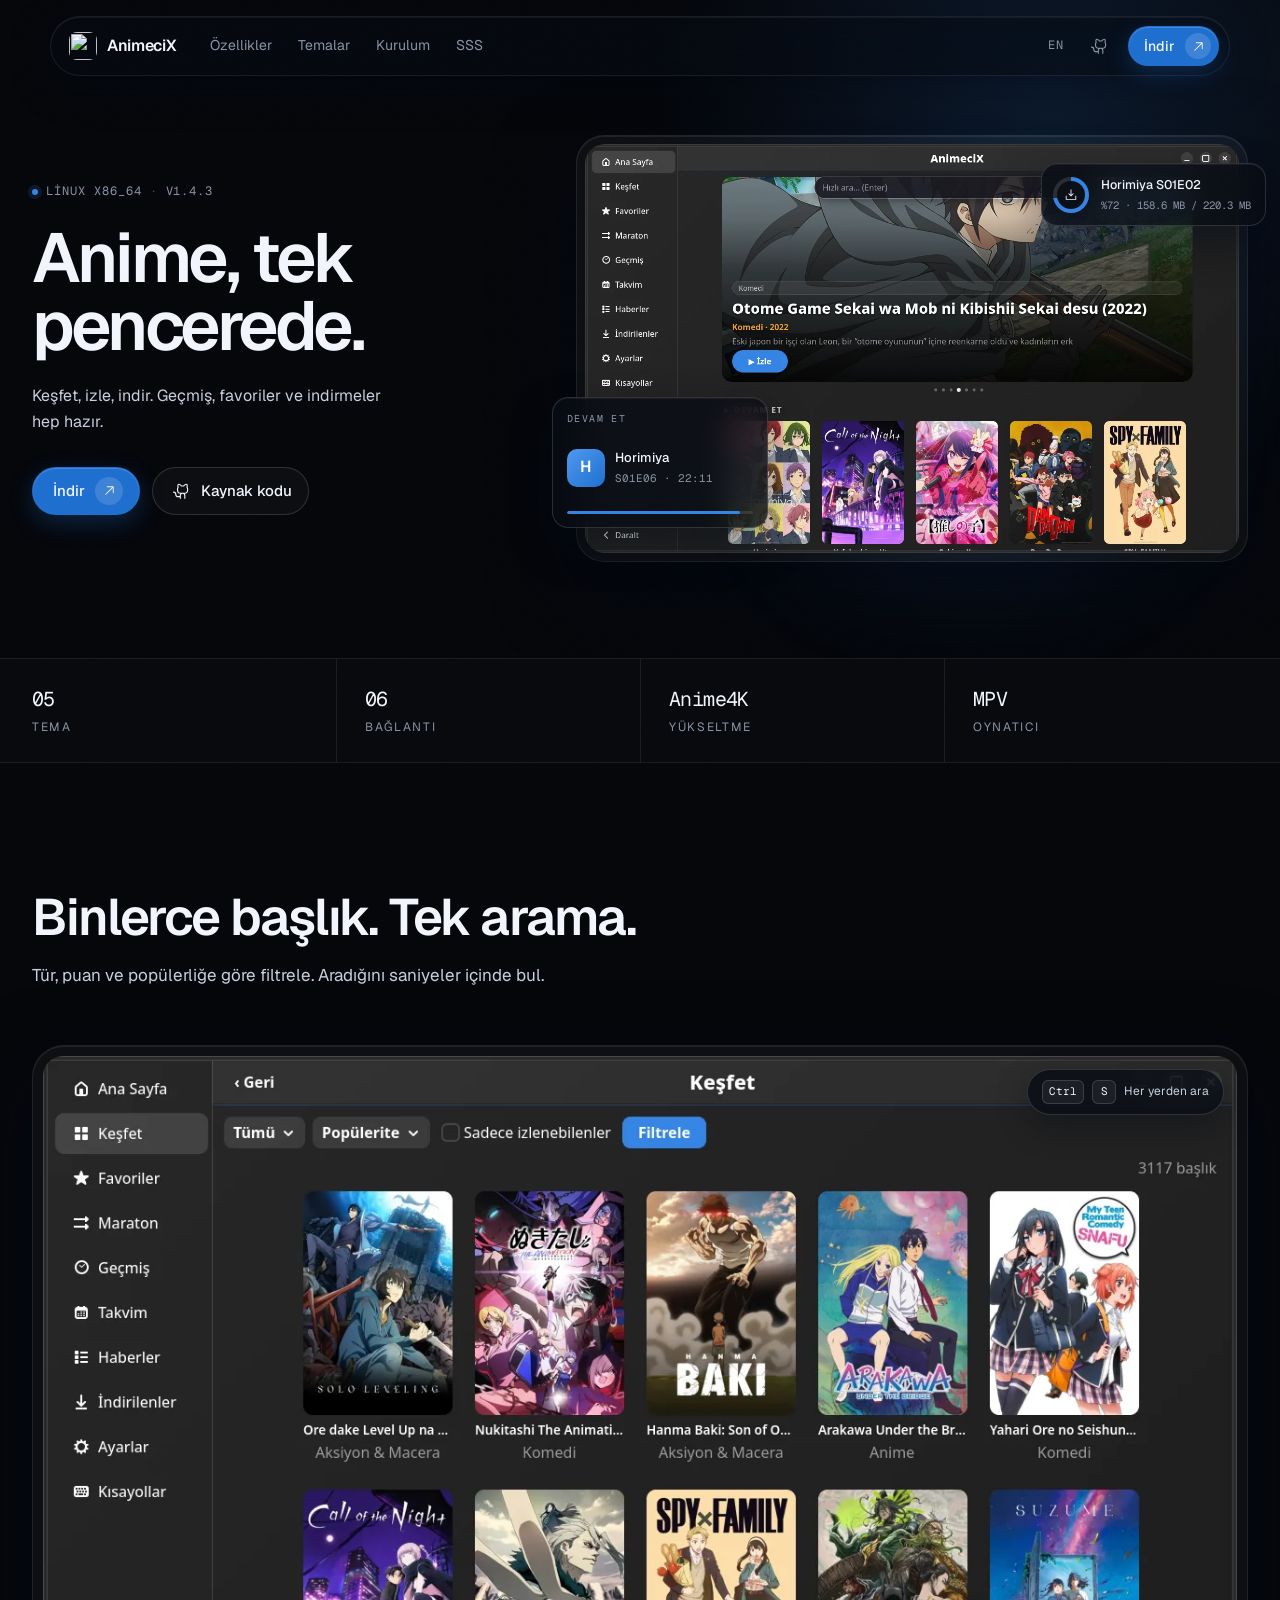
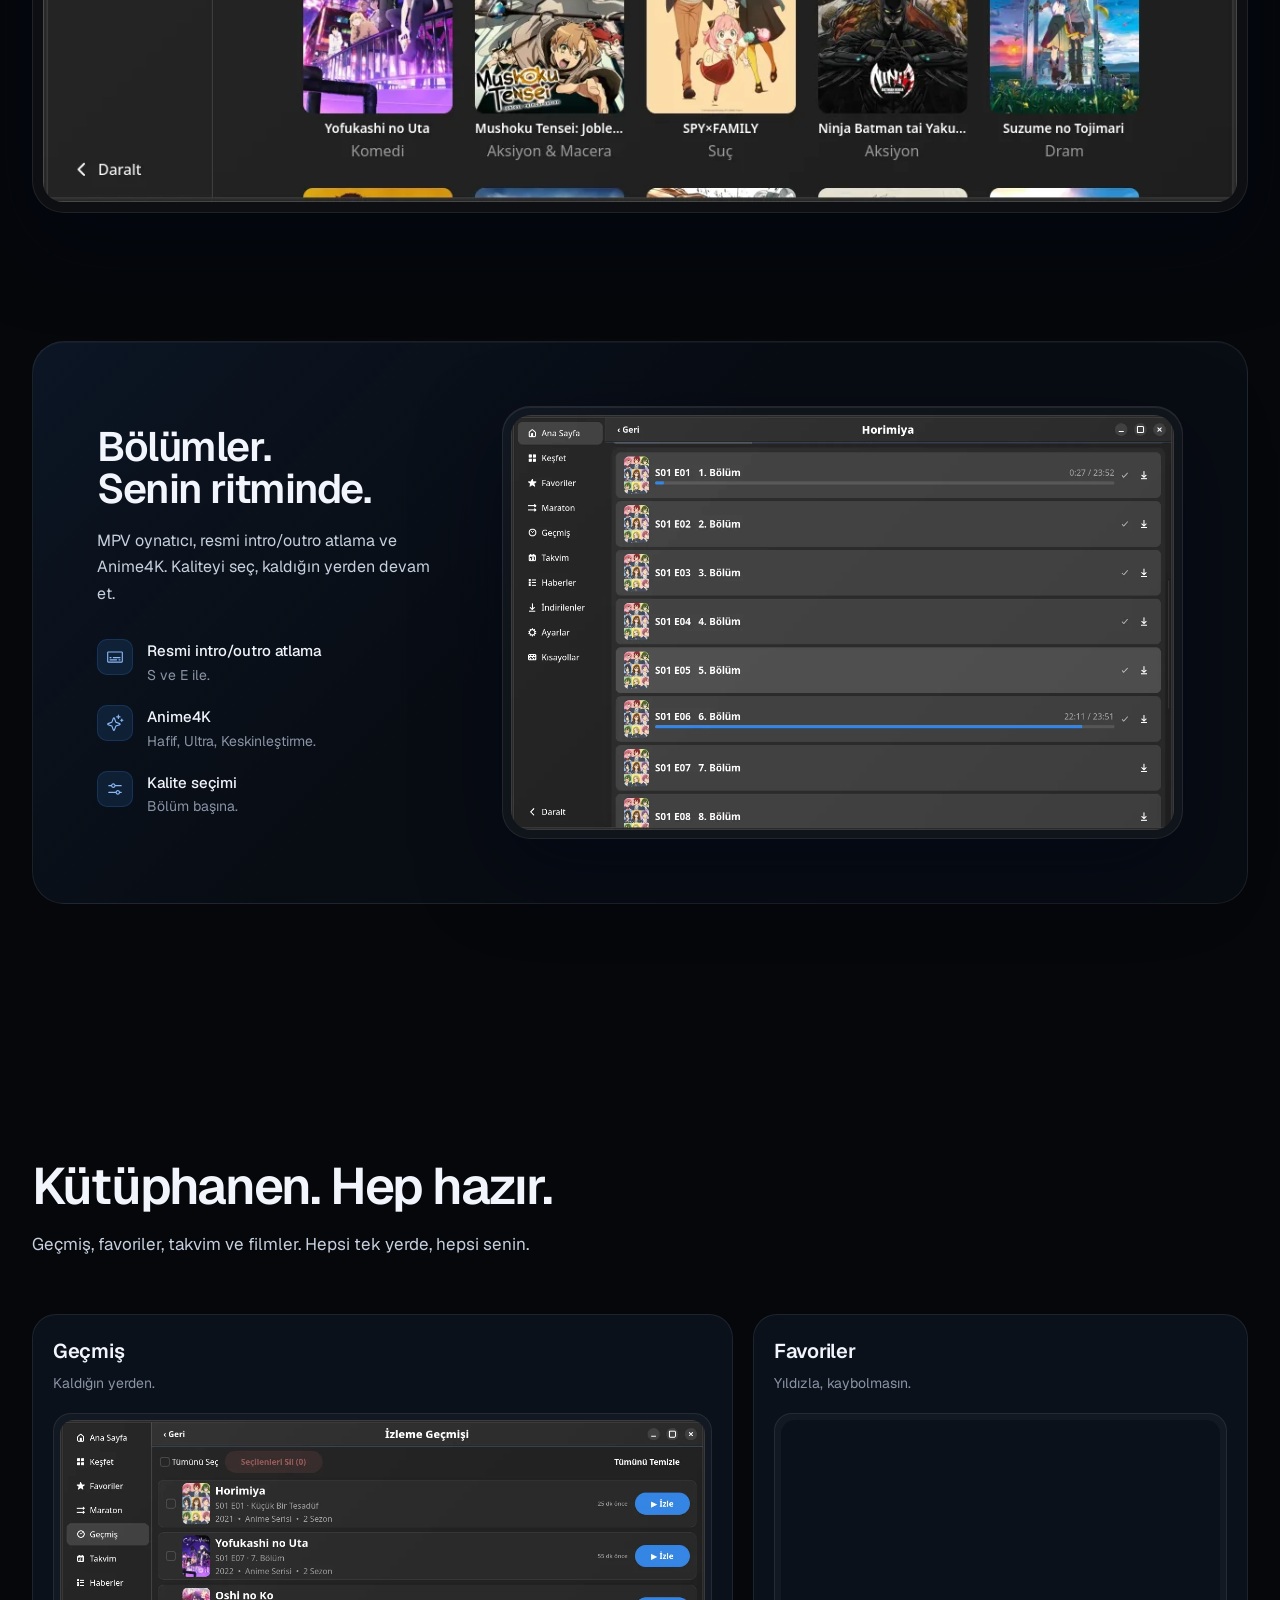
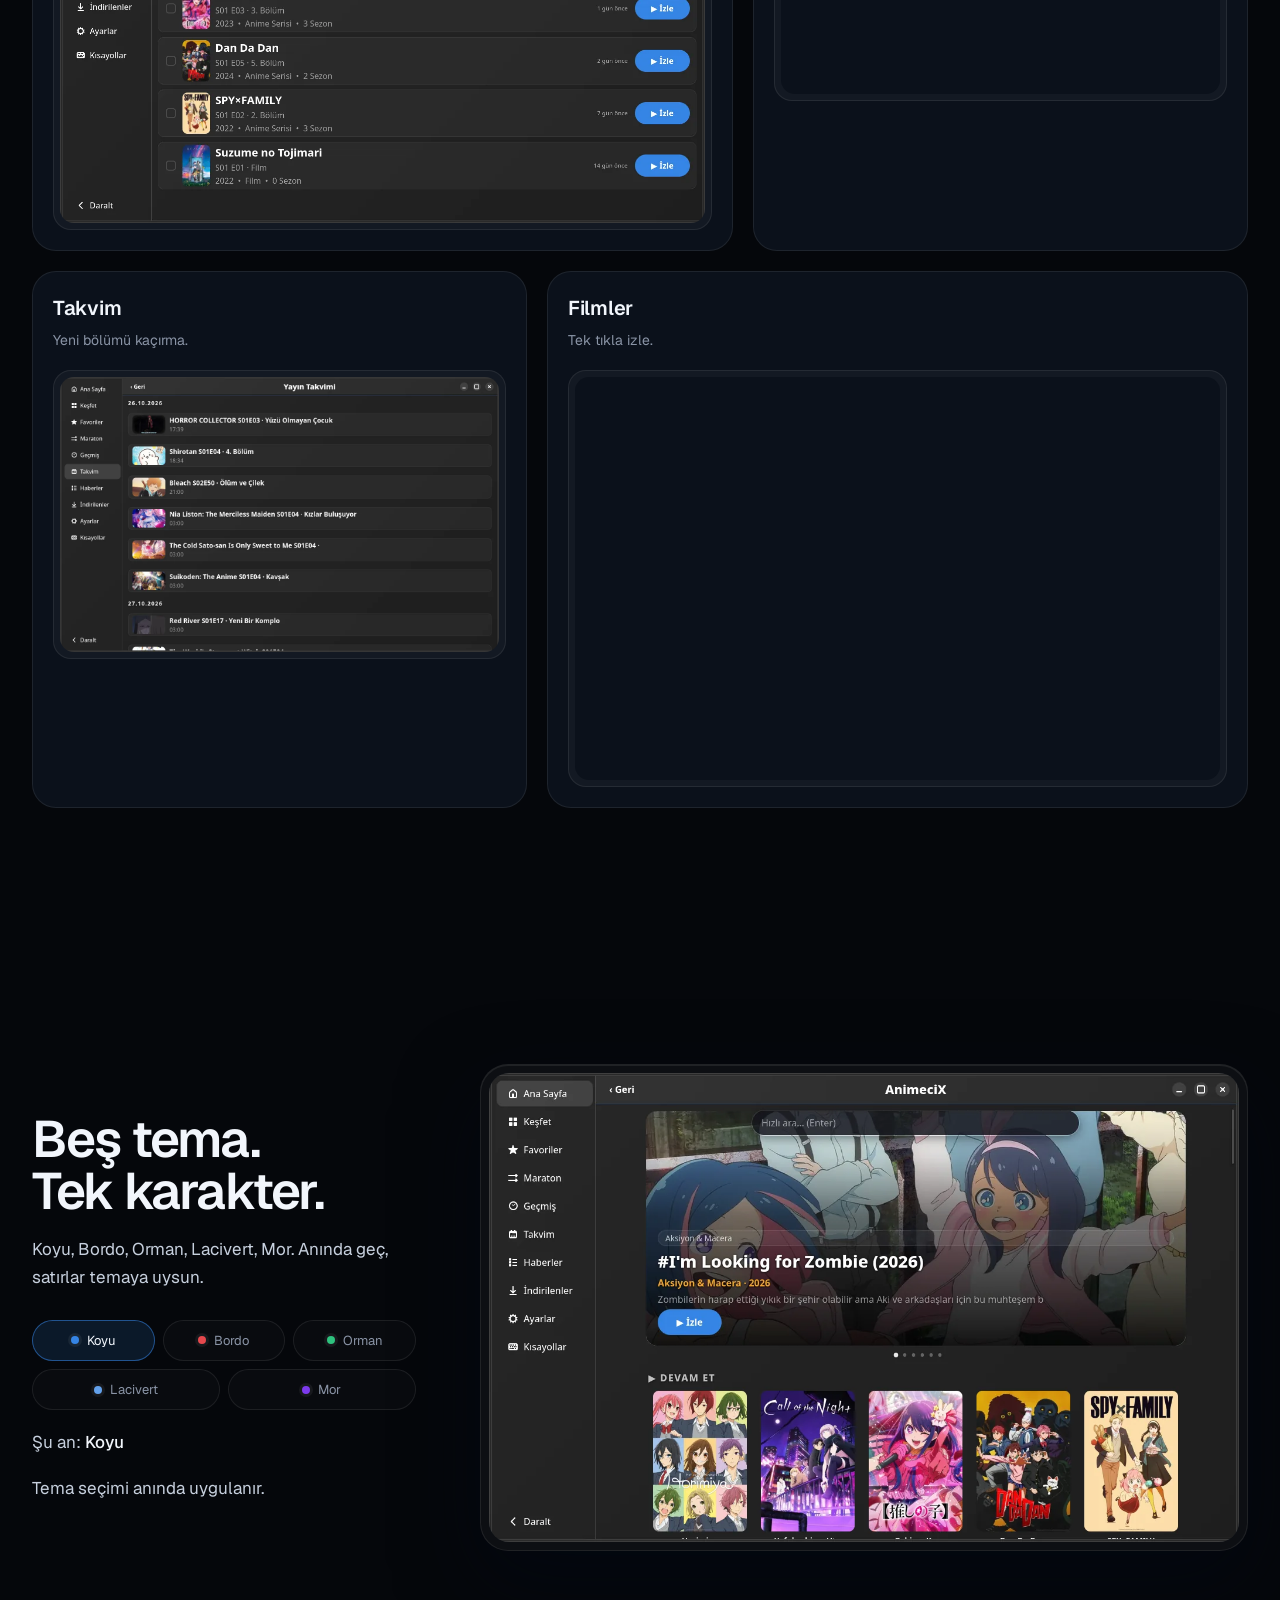
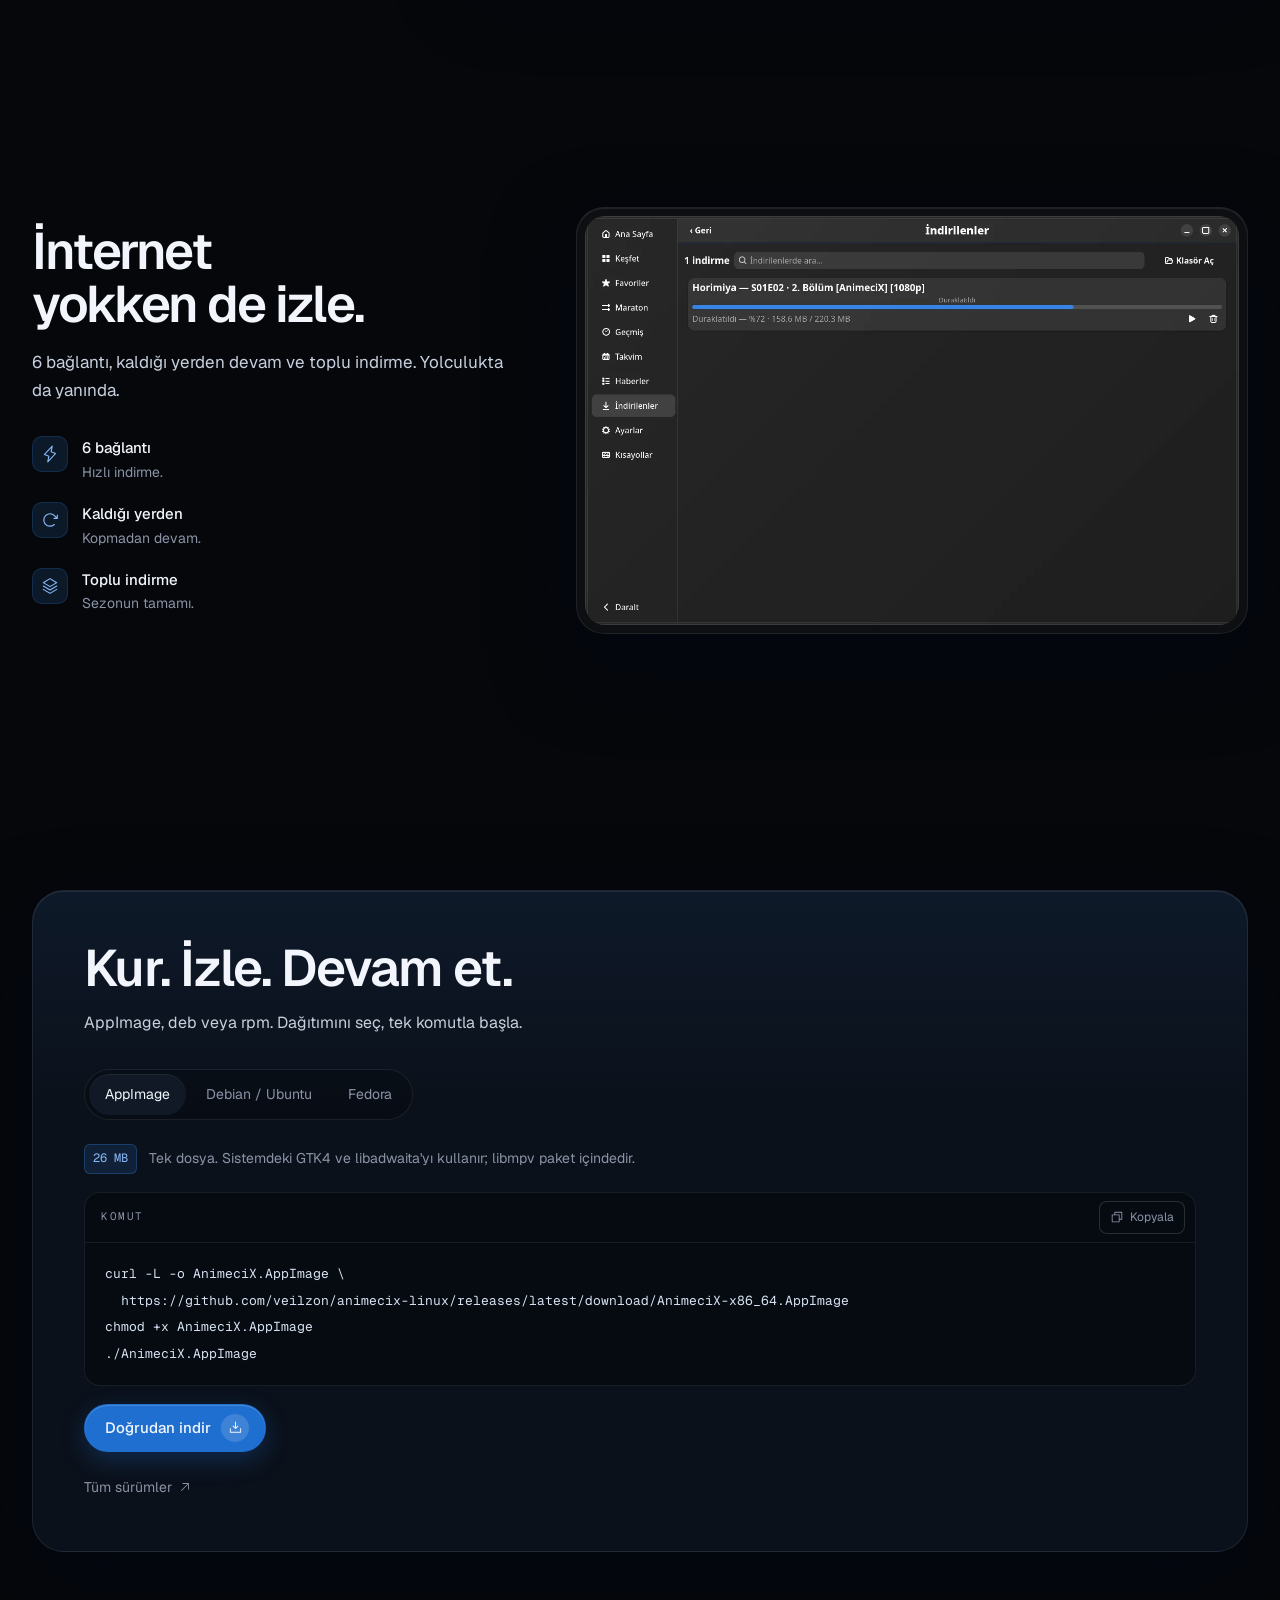
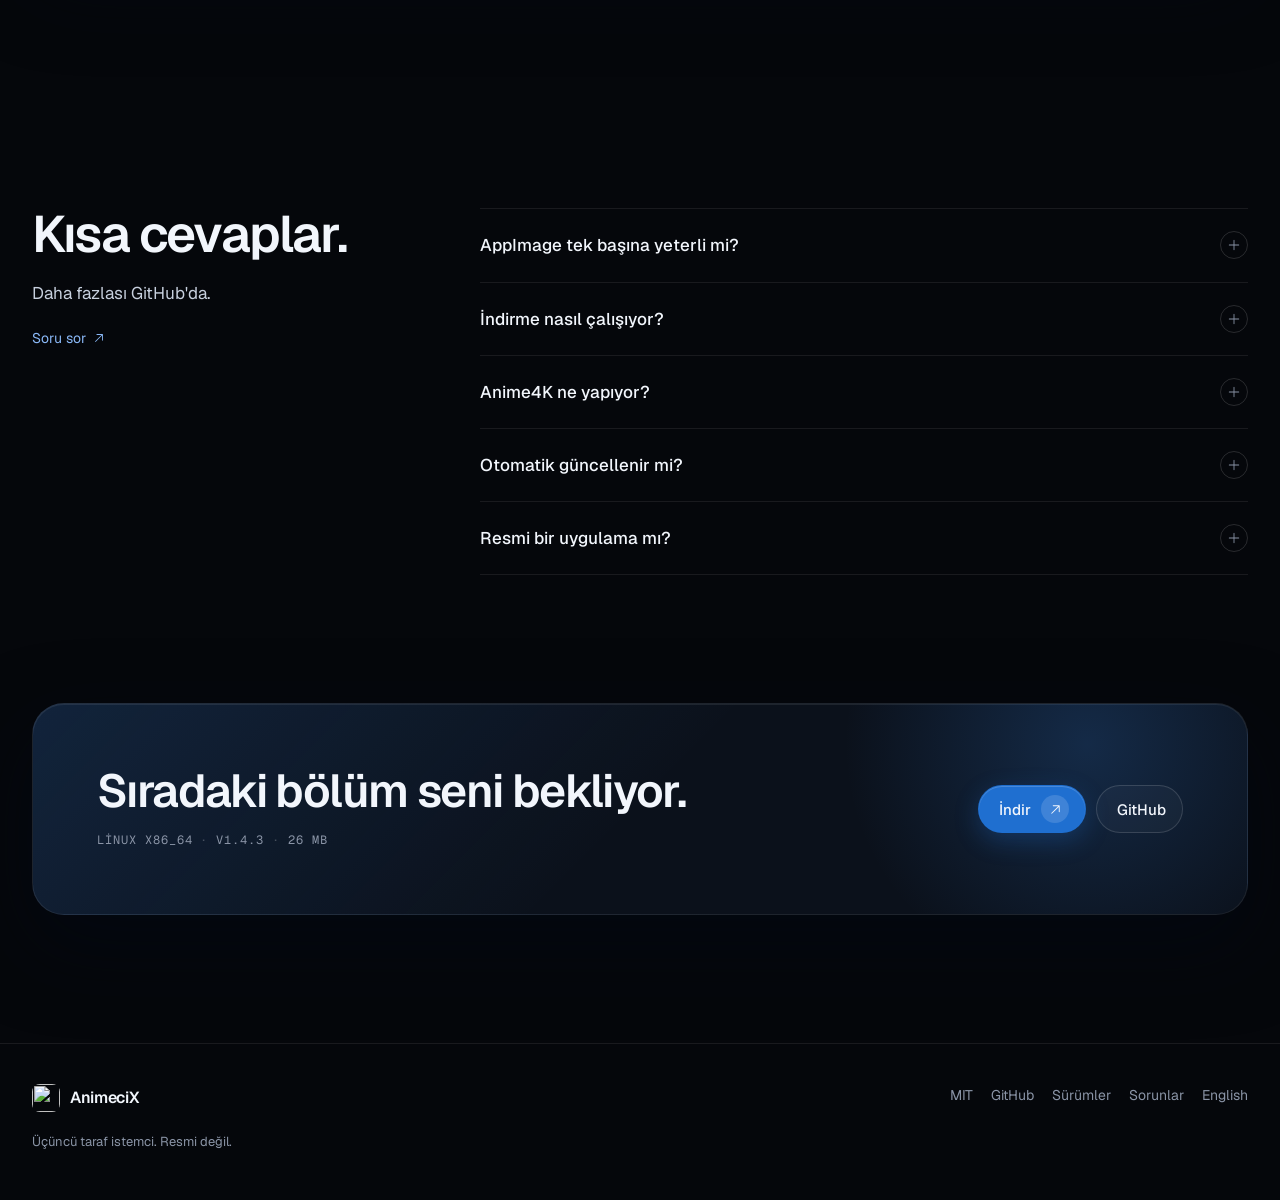
==== commit 0390e9c1: "docs: 1.4.3 indirme bağlantıları ve Arch PKGBUILD" ====
--- a/docs/index.html
+++ b/docs/index.html
@@ -46,7 +46,7 @@
   "name": "AnimeciX",
   "applicationCategory": "MultimediaApplication",
   "operatingSystem": "Linux",
-  "softwareVersion": "1.4.2",
+  "softwareVersion": "1.4.3",
   "dateModified": "2026-10-26",
   "inLanguage": "tr",
   "description": "Linux için anime, dizi ve film istemcisi. Keşfet, izle, indir. MPV, intro/outro atlama, Anime4K, 5 tema ve çevrimdışı indirme.",
@@ -128,7 +128,7 @@
   <section class="hero" aria-labelledby="hero-title">
     <div class="wrap hero-grid">
       <div class="hero-copy">
-        <p class="version-line"><span class="status-dot" aria-hidden="true"></span> Linux x86_64 <span class="dot-sep" aria-hidden="true">·</span> v1.4.2</p>
+        <p class="version-line"><span class="status-dot" aria-hidden="true"></span> Linux x86_64 <span class="dot-sep" aria-hidden="true">·</span> v1.4.3</p>
         <h1 id="hero-title">Anime, tek pencerede.</h1>
         <p class="hero-lead">Keşfet, izle, indir. Geçmiş, favoriler ve indirmeler hep hazır.</p>
         <div class="hero-actions">
@@ -427,11 +427,11 @@
               </button>
             </div>
             <pre><code>curl -L -O \
-  https://github.com/veilzon/animecix-linux/releases/download/v1.4.2/animecix_1.4.2_amd64.deb
-sudo apt install ./animecix_1.4.2_amd64.deb</code></pre>
+  https://github.com/veilzon/animecix-linux/releases/download/v1.4.3/animecix_1.4.3_amd64.deb
+sudo apt install ./animecix_1.4.3_amd64.deb</code></pre>
           </div>
           <div class="install-actions">
-            <a class="btn btn-primary" href="https://github.com/veilzon/animecix-linux/releases/download/v1.4.2/animecix_1.4.2_amd64.deb">
+            <a class="btn btn-primary" href="https://github.com/veilzon/animecix-linux/releases/download/v1.4.3/animecix_1.4.3_amd64.deb">
               <span>Doğrudan indir</span>
               <span class="btn-icon"><svg class="icon" aria-hidden="true"><use href="assets/icons.svg#download-simple"></use></svg></span>
             </a>
@@ -451,11 +451,11 @@
               </button>
             </div>
             <pre><code>curl -L -O \
-  https://github.com/veilzon/animecix-linux/releases/download/v1.4.2/animecix-1.4.2-1.fc40.x86_64.rpm
-sudo dnf install ./animecix-1.4.2-1.fc40.x86_64.rpm</code></pre>
+  https://github.com/veilzon/animecix-linux/releases/download/v1.4.3/animecix-1.4.3-1.fc40.x86_64.rpm
+sudo dnf install ./animecix-1.4.3-1.fc40.x86_64.rpm</code></pre>
           </div>
           <div class="install-actions">
-            <a class="btn btn-primary" href="https://github.com/veilzon/animecix-linux/releases/download/v1.4.2/animecix-1.4.2-1.fc40.x86_64.rpm">
+            <a class="btn btn-primary" href="https://github.com/veilzon/animecix-linux/releases/download/v1.4.3/animecix-1.4.3-1.fc40.x86_64.rpm">
               <span>Doğrudan indir</span>
               <span class="btn-icon"><svg class="icon" aria-hidden="true"><use href="assets/icons.svg#download-simple"></use></svg></span>
             </a>
@@ -524,7 +524,7 @@
       <div class="cta-panel">
         <div class="cta-copy">
           <h2 id="cta-title">Sıradaki bölüm seni bekliyor.</h2>
-          <p class="cta-meta">Linux x86_64 <span class="dot-sep" aria-hidden="true">·</span> v1.4.2 <span class="dot-sep" aria-hidden="true">·</span> 26 MB</p>
+          <p class="cta-meta">Linux x86_64 <span class="dot-sep" aria-hidden="true">·</span> v1.4.3 <span class="dot-sep" aria-hidden="true">·</span> 26 MB</p>
         </div>
         <div class="cta-actions">
           <a class="btn btn-primary" href="#kurulum">
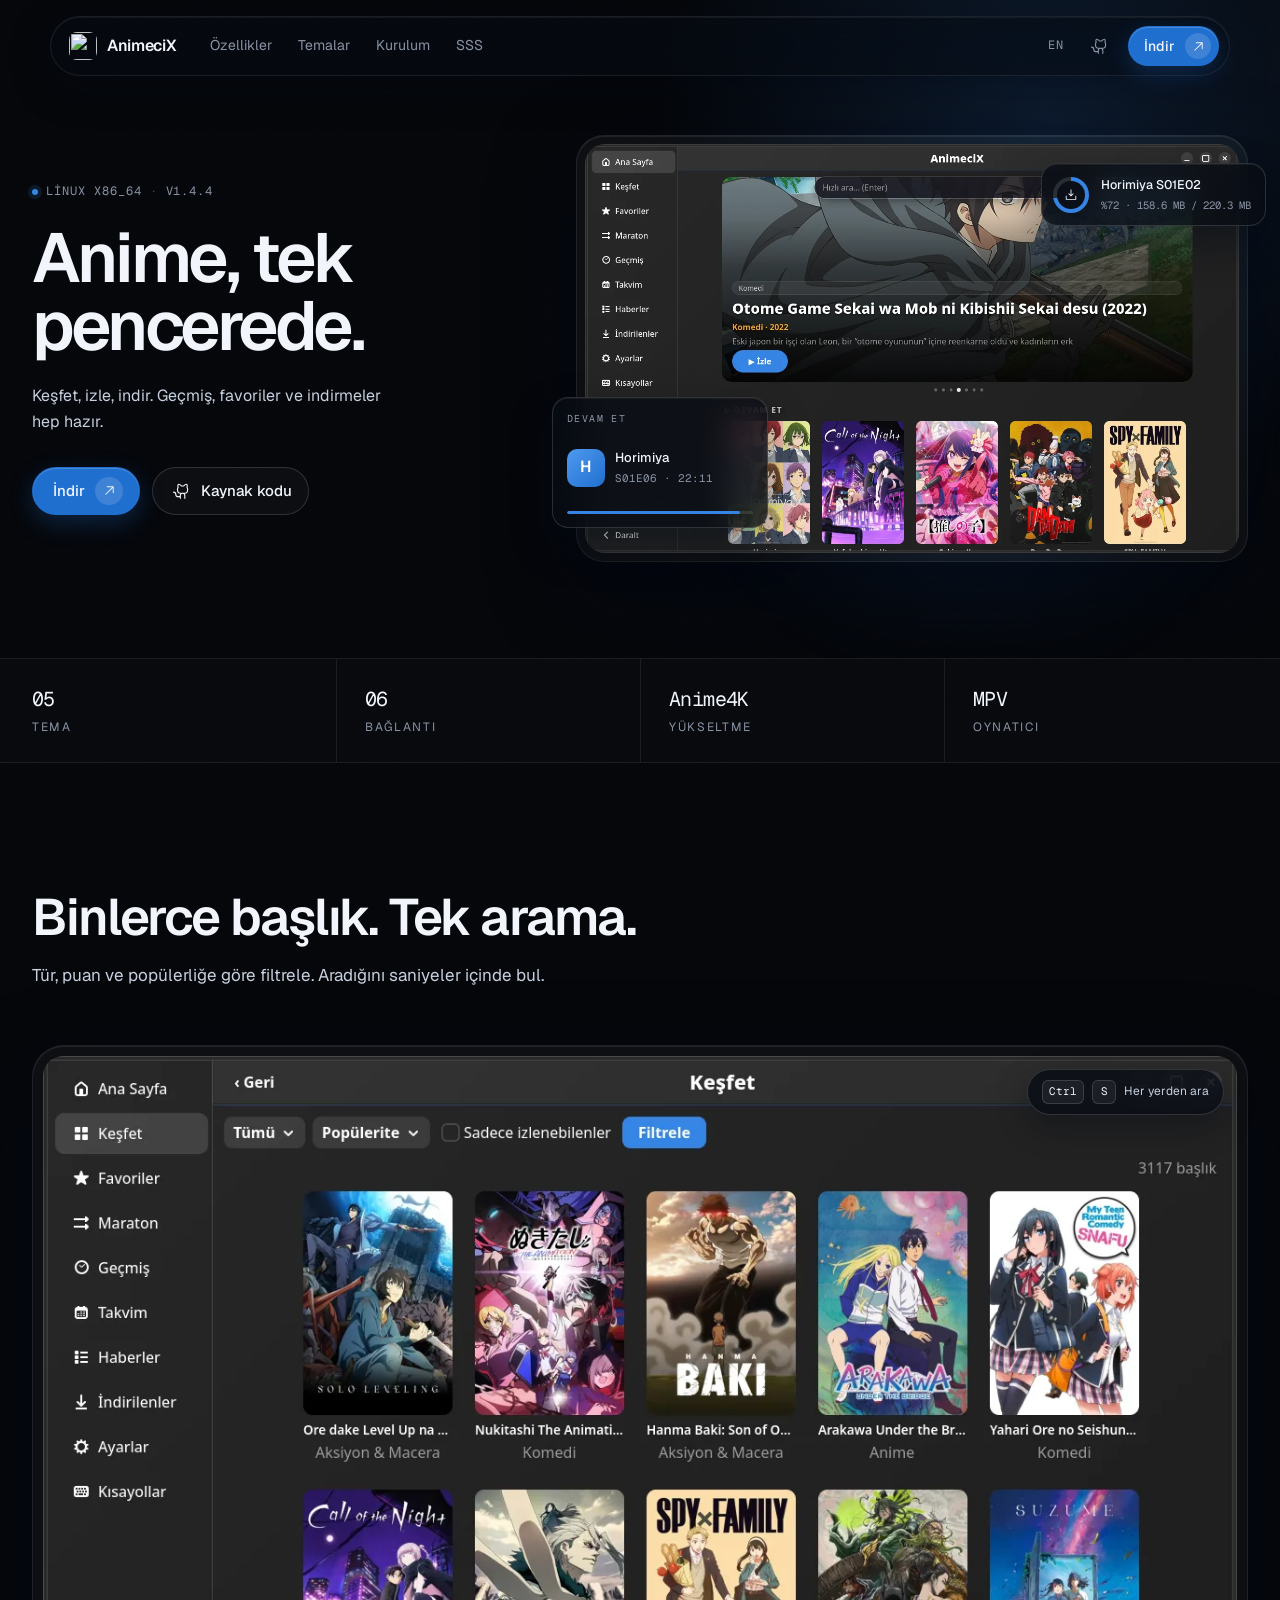
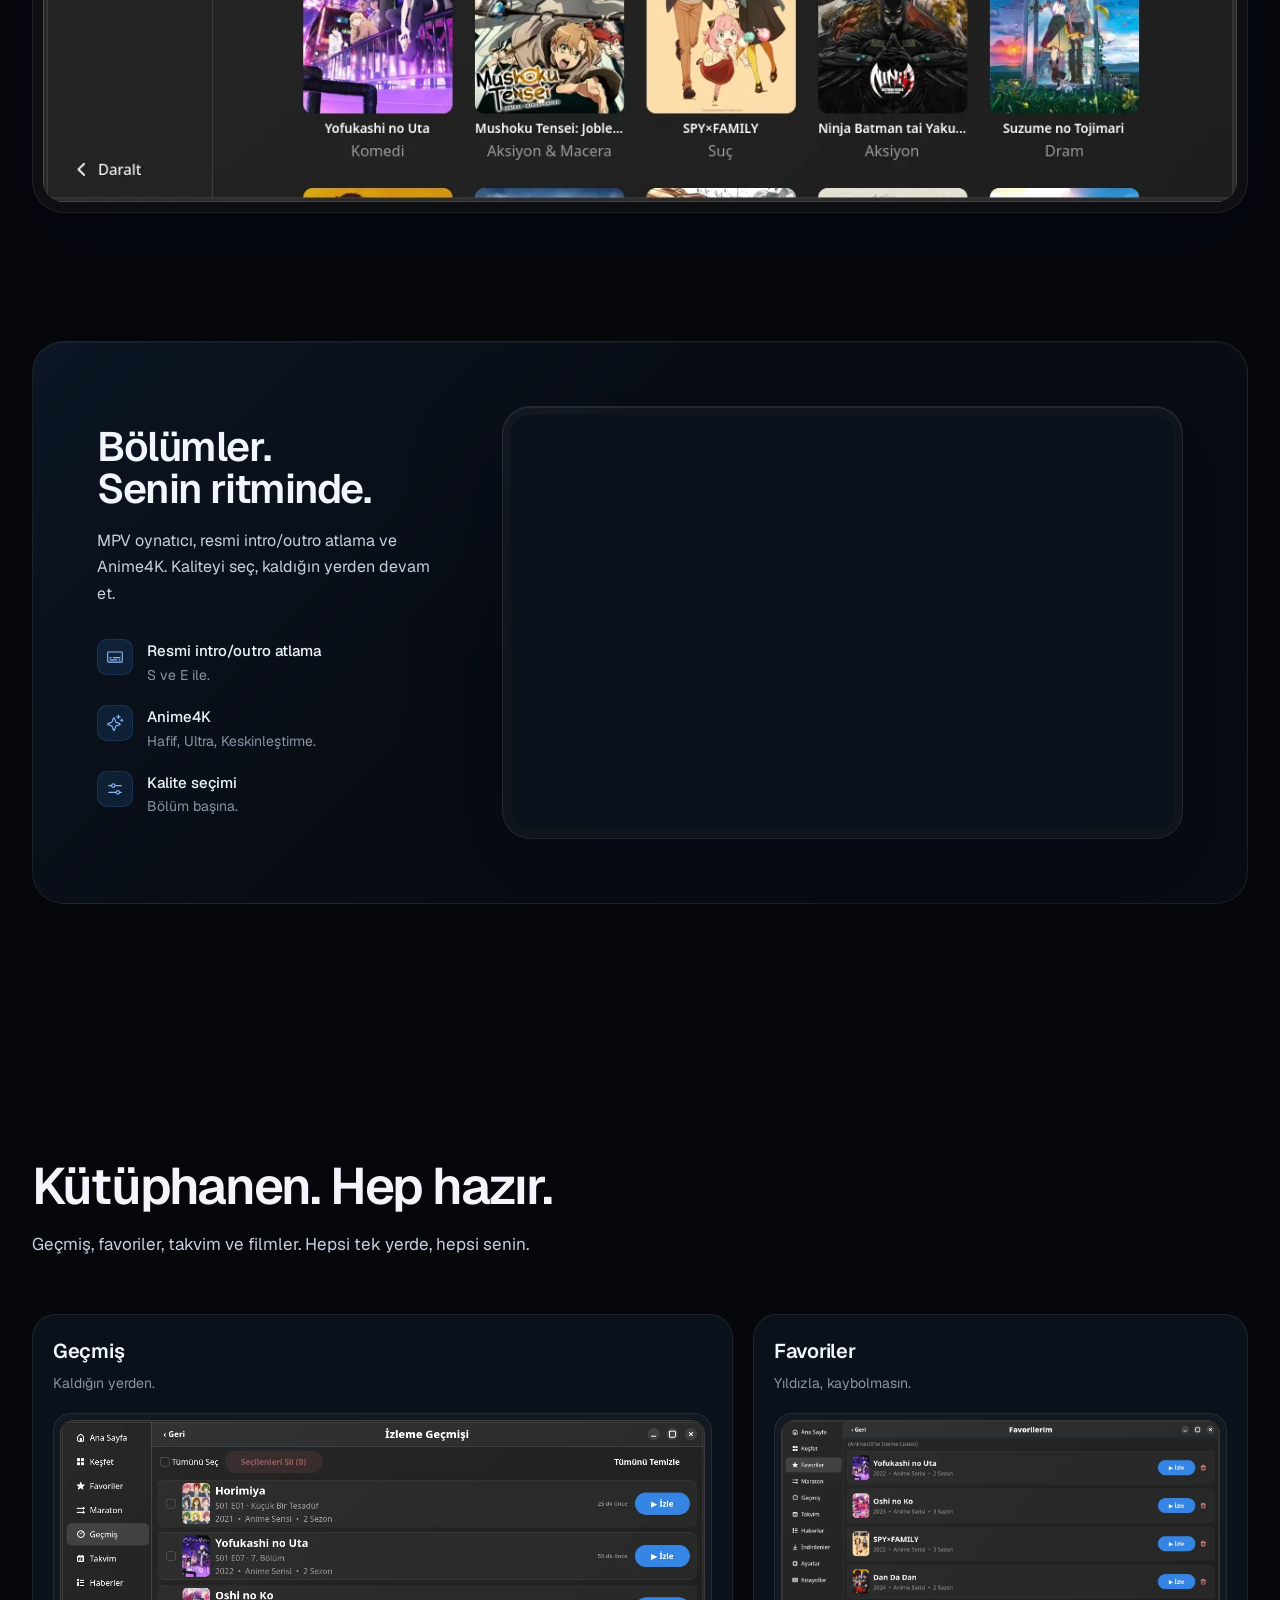
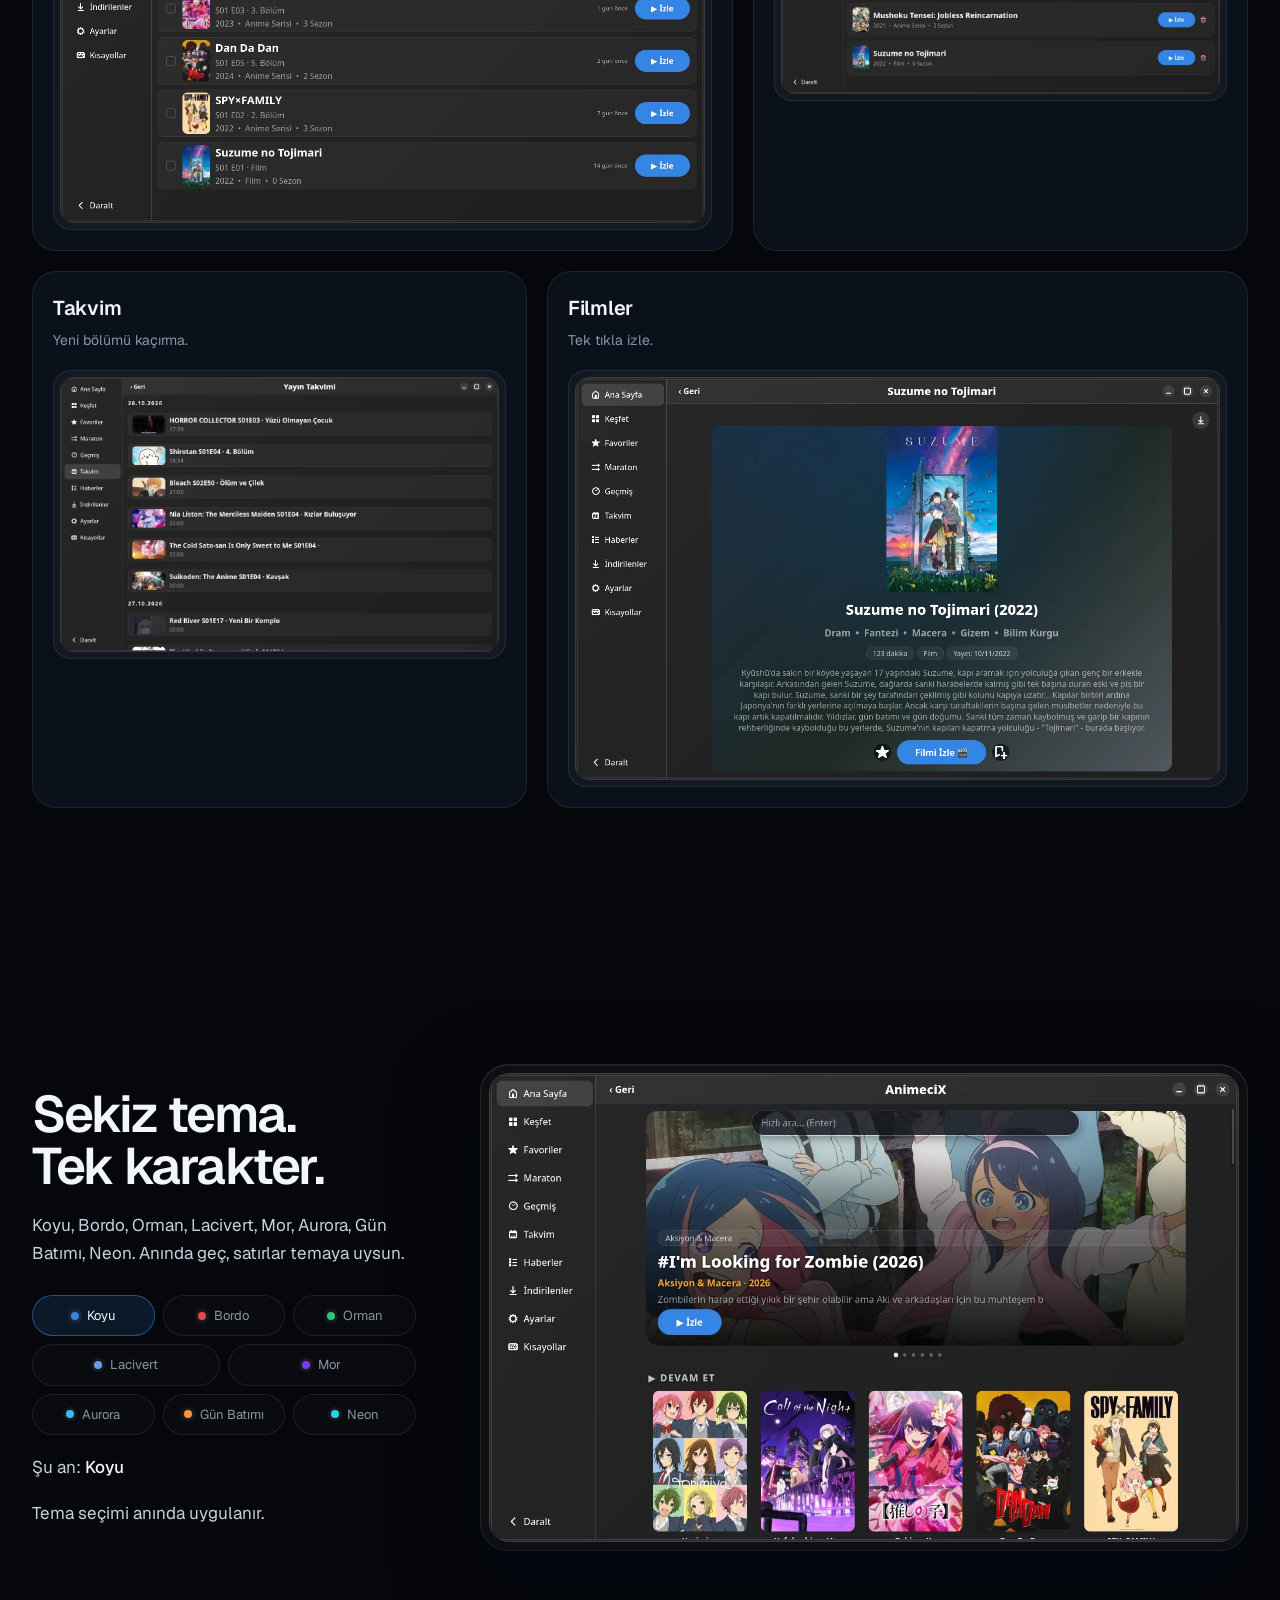
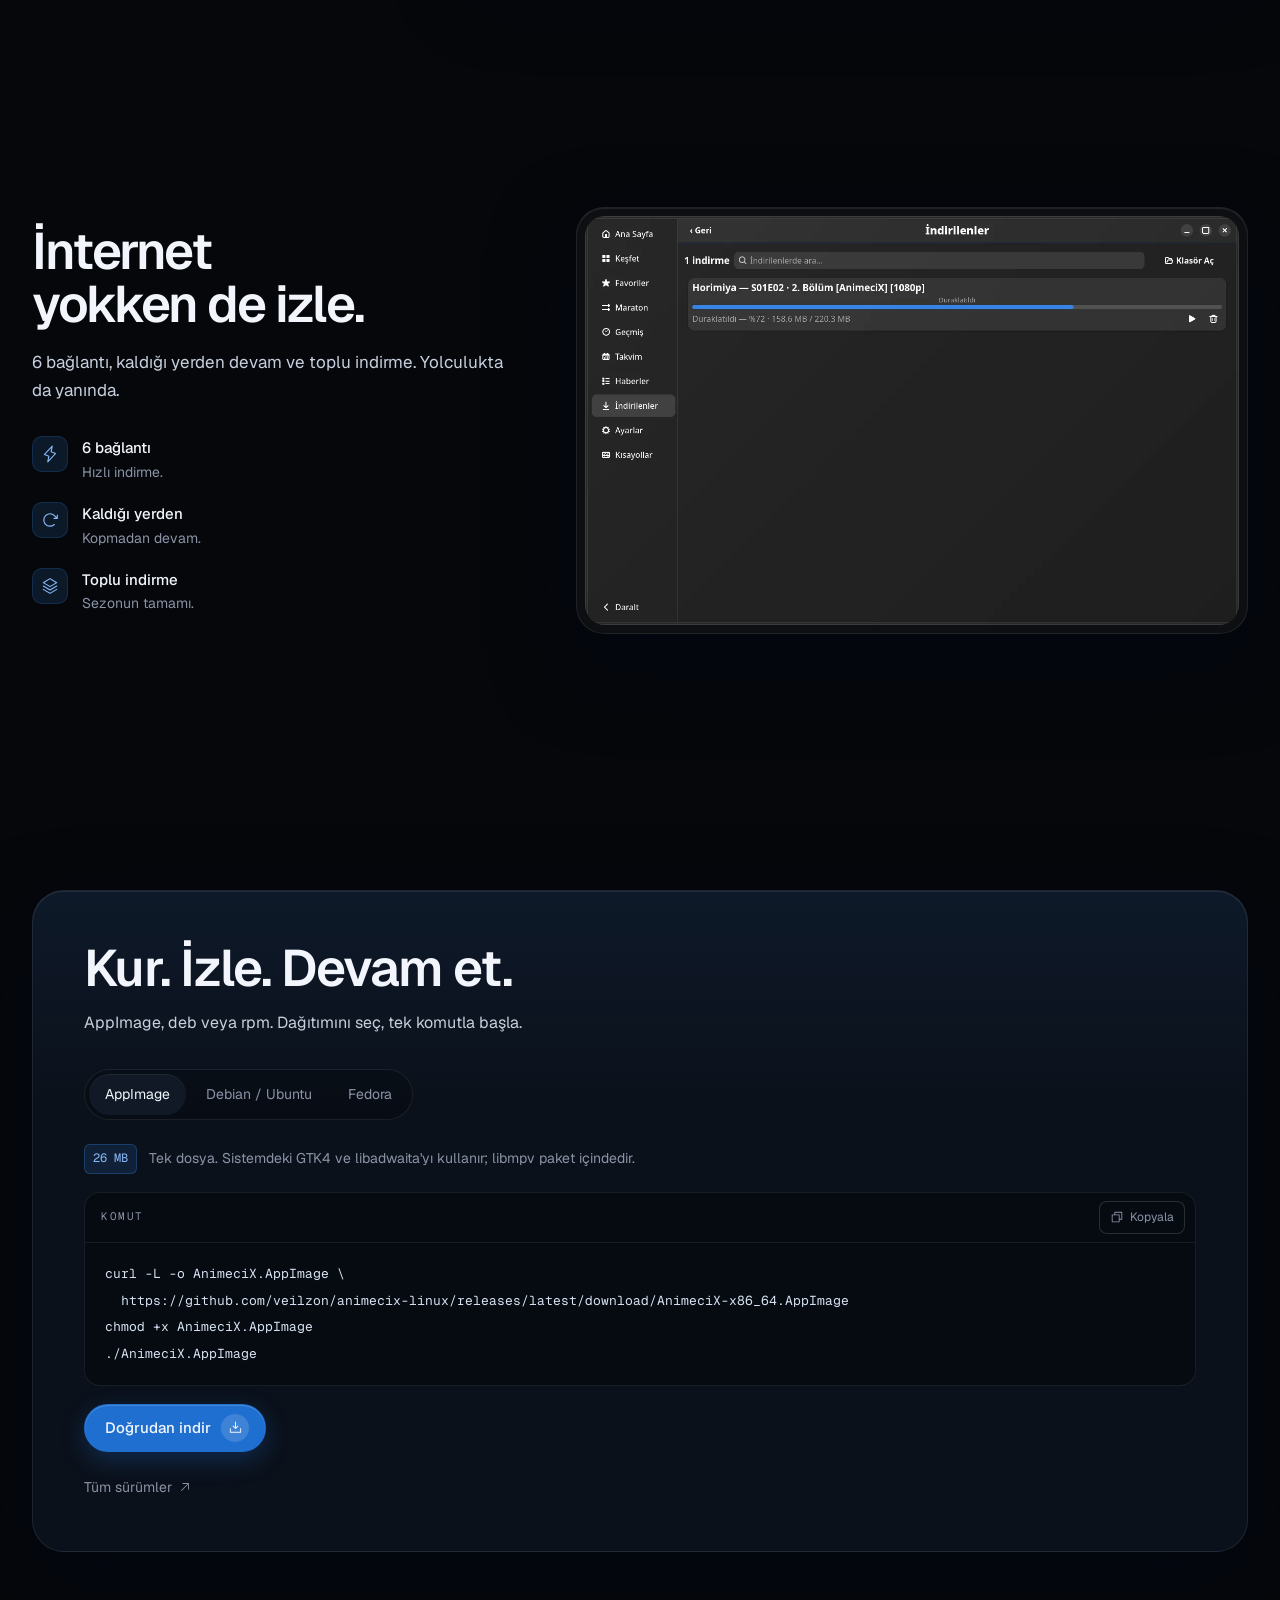
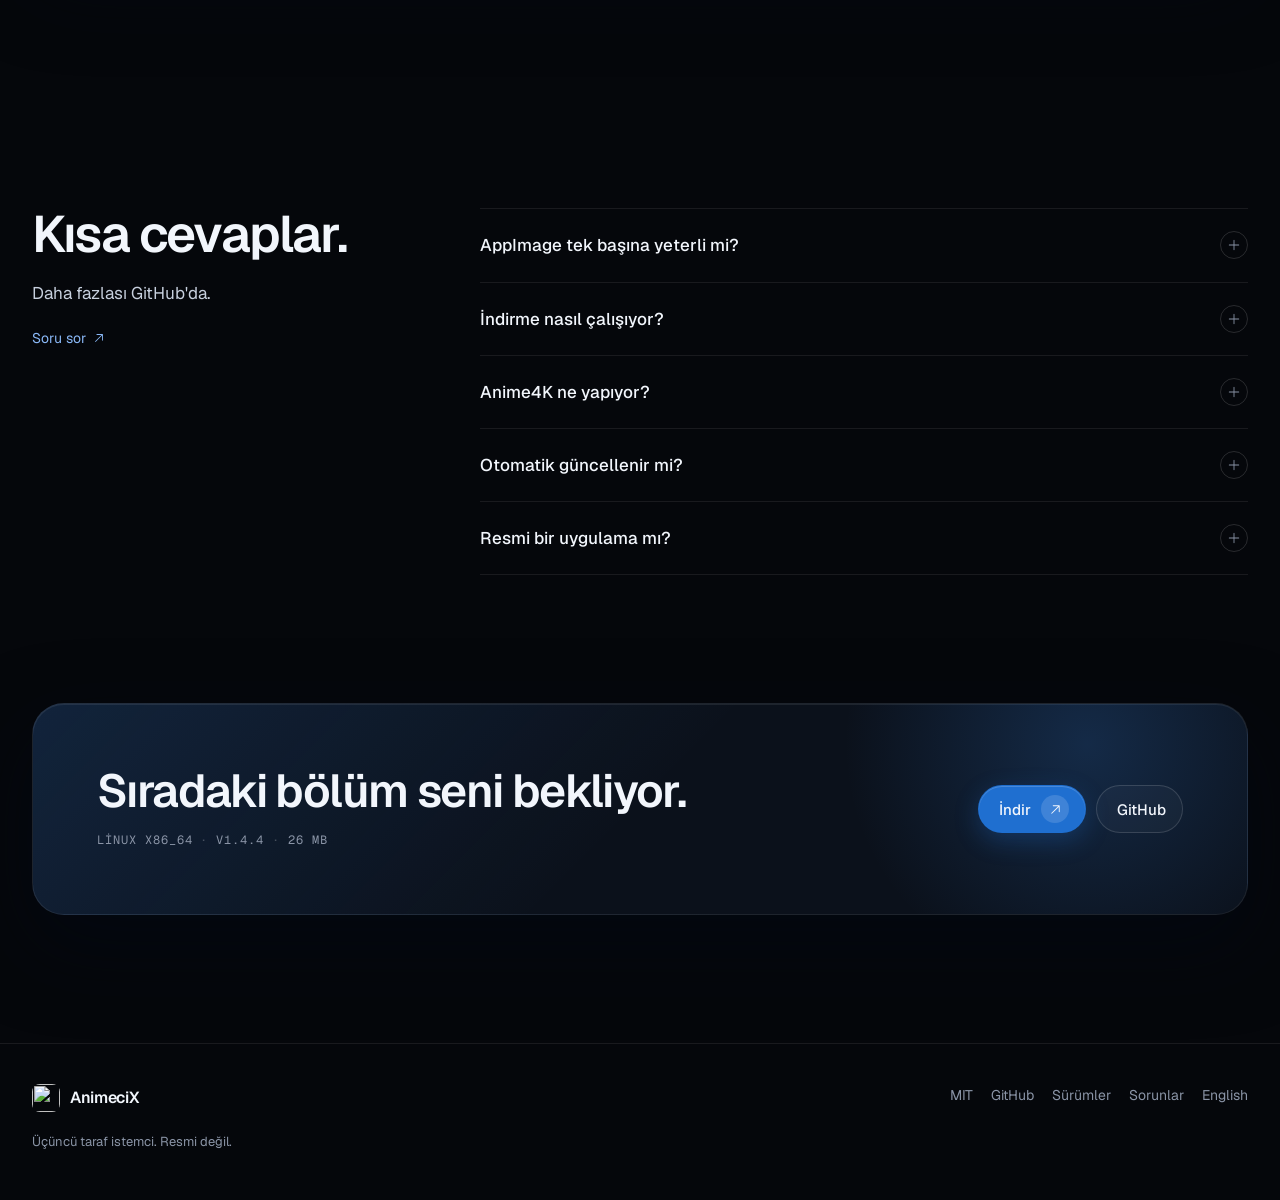
==== commit 9dad82f9: "docs: 1.4.4 indirme bağlantıları ve tema önizlemeleri" ====
--- a/docs/index.html
+++ b/docs/index.html
@@ -5,7 +5,7 @@
 <meta name="viewport" content="width=device-width, initial-scale=1, viewport-fit=cover">
 <meta name="color-scheme" content="dark">
 <title>AnimeciX · Linux için anime, dizi ve film</title>
-<meta name="description" content="Linux için anime, dizi ve film istemcisi. Keşfet, izle, indir. MPV, intro/outro atlama, Anime4K, 5 tema ve çevrimdışı indirme.">
+<meta name="description" content="Linux için anime, dizi ve film istemcisi. Keşfet, izle, indir. MPV, intro/outro atlama, Anime4K, 8 tema ve çevrimdışı indirme.">
 <meta name="keywords" content="anime, linux, gtk4, libadwaita, appimage, mpv, anime4k, anime indirme">
 <meta name="author" content="veilzon">
 <meta name="theme-color" content="#05070B">
@@ -19,7 +19,7 @@
 <meta property="og:type" content="website">
 <meta property="og:site_name" content="AnimeciX">
 <meta property="og:title" content="AnimeciX · Anime, tek pencerede.">
-<meta property="og:description" content="Linux için anime, dizi ve film istemcisi. Keşfet, izle, indir. MPV, intro/outro atlama, Anime4K, 5 tema ve çevrimdışı indirme.">
+<meta property="og:description" content="Linux için anime, dizi ve film istemcisi. Keşfet, izle, indir. MPV, intro/outro atlama, Anime4K, 8 tema ve çevrimdışı indirme.">
 <meta property="og:url" content="https://veilzon.github.io/animecix-linux/">
 <meta property="og:image" content="https://veilzon.github.io/animecix-linux/assets/og.png">
 <meta property="og:image:width" content="1200">
@@ -46,10 +46,10 @@
   "name": "AnimeciX",
   "applicationCategory": "MultimediaApplication",
   "operatingSystem": "Linux",
-  "softwareVersion": "1.4.3",
+  "softwareVersion": "1.4.4",
   "dateModified": "2026-10-26",
   "inLanguage": "tr",
-  "description": "Linux için anime, dizi ve film istemcisi. Keşfet, izle, indir. MPV, intro/outro atlama, Anime4K, 5 tema ve çevrimdışı indirme.",
+  "description": "Linux için anime, dizi ve film istemcisi. Keşfet, izle, indir. MPV, intro/outro atlama, Anime4K, 8 tema ve çevrimdışı indirme.",
   "url": "https://veilzon.github.io/animecix-linux/",
   "downloadUrl": "https://github.com/veilzon/animecix-linux/releases/latest",
   "screenshot": "https://veilzon.github.io/animecix-linux/assets/screenshots/home.webp",
@@ -128,7 +128,7 @@
   <section class="hero" aria-labelledby="hero-title">
     <div class="wrap hero-grid">
       <div class="hero-copy">
-        <p class="version-line"><span class="status-dot" aria-hidden="true"></span> Linux x86_64 <span class="dot-sep" aria-hidden="true">·</span> v1.4.3</p>
+        <p class="version-line"><span class="status-dot" aria-hidden="true"></span> Linux x86_64 <span class="dot-sep" aria-hidden="true">·</span> v1.4.4</p>
         <h1 id="hero-title">Anime, tek pencerede.</h1>
         <p class="hero-lead">Keşfet, izle, indir. Geçmiş, favoriler ve indirmeler hep hazır.</p>
         <div class="hero-actions">
@@ -311,14 +311,17 @@
   <section class="section themes" id="temalar" aria-labelledby="themes-title">
     <div class="wrap themes-grid">
       <div class="themes-copy">
-        <h2 id="themes-title">Beş tema. Tek karakter.</h2>
-        <p>Koyu, Bordo, Orman, Lacivert, Mor. Anında geç, satırlar temaya uysun.</p>
+        <h2 id="themes-title">Sekiz tema. Tek karakter.</h2>
+        <p>Koyu, Bordo, Orman, Lacivert, Mor, Aurora, Gün Batımı, Neon. Anında geç, satırlar temaya uysun.</p>
         <div class="theme-controls" role="group" aria-label="Tema seçimi">
           <button class="theme-button" type="button" data-theme="koyu" data-theme-label="Koyu" aria-pressed="true"><span class="theme-dot" style="--dot:#3584E4" aria-hidden="true"></span>Koyu</button>
           <button class="theme-button" type="button" data-theme="bordo" data-theme-label="Bordo" aria-pressed="false"><span class="theme-dot" style="--dot:#E5484D" aria-hidden="true"></span>Bordo</button>
           <button class="theme-button" type="button" data-theme="orman" data-theme-label="Orman" aria-pressed="false"><span class="theme-dot" style="--dot:#2EC27E" aria-hidden="true"></span>Orman</button>
           <button class="theme-button" type="button" data-theme="lacivert" data-theme-label="Lacivert" aria-pressed="false"><span class="theme-dot" style="--dot:#62A0EA" aria-hidden="true"></span>Lacivert</button>
           <button class="theme-button" type="button" data-theme="mor" data-theme-label="Mor" aria-pressed="false"><span class="theme-dot" style="--dot:#7C3AED" aria-hidden="true"></span>Mor</button>
+          <button class="theme-button" type="button" data-theme="aurora" data-theme-label="Aurora" aria-pressed="false"><span class="theme-dot" style="--dot:#38BDF8" aria-hidden="true"></span>Aurora</button>
+          <button class="theme-button" type="button" data-theme="gunbatimi" data-theme-label="Gün Batımı" aria-pressed="false"><span class="theme-dot" style="--dot:#FB923C" aria-hidden="true"></span>Gün Batımı</button>
+          <button class="theme-button" type="button" data-theme="neon" data-theme-label="Neon" aria-pressed="false"><span class="theme-dot" style="--dot:#22D3EE" aria-hidden="true"></span>Neon</button>
         </div>
         <p class="theme-status" aria-live="polite">Şu an: <strong data-theme-name>Koyu</strong></p>
         <p class="theme-note">Tema seçimi anında uygulanır.</p>
@@ -331,6 +334,9 @@
             <img class="theme-preview" data-theme-preview="orman" src="assets/screenshots/theme-orman.webp" width="1280" height="800" alt="AnimeciX ana sayfa, Orman tema" loading="lazy" decoding="async" aria-hidden="true">
             <img class="theme-preview" data-theme-preview="lacivert" src="assets/screenshots/theme-lacivert.webp" width="1280" height="800" alt="AnimeciX ana sayfa, Lacivert tema" loading="lazy" decoding="async" aria-hidden="true">
             <img class="theme-preview" data-theme-preview="mor" src="assets/screenshots/theme-mor.webp" width="1280" height="800" alt="AnimeciX ana sayfa, Mor tema" loading="lazy" decoding="async" aria-hidden="true">
+            <img class="theme-preview" data-theme-preview="aurora" src="assets/screenshots/theme-aurora.webp" width="1280" height="800" alt="AnimeciX ana sayfa, Aurora tema" loading="lazy" decoding="async" aria-hidden="true">
+            <img class="theme-preview" data-theme-preview="gunbatimi" src="assets/screenshots/theme-gunbatimi.webp" width="1280" height="800" alt="AnimeciX ana sayfa, Gün Batımı tema" loading="lazy" decoding="async" aria-hidden="true">
+            <img class="theme-preview" data-theme-preview="neon" src="assets/screenshots/theme-neon.webp" width="1280" height="800" alt="AnimeciX ana sayfa, Neon tema" loading="lazy" decoding="async" aria-hidden="true">
           </div>
         </div>
       </div>
@@ -427,11 +433,11 @@
               </button>
             </div>
             <pre><code>curl -L -O \
-  https://github.com/veilzon/animecix-linux/releases/download/v1.4.3/animecix_1.4.3_amd64.deb
-sudo apt install ./animecix_1.4.3_amd64.deb</code></pre>
+  https://github.com/veilzon/animecix-linux/releases/download/v1.4.4/animecix_1.4.4_amd64.deb
+sudo apt install ./animecix_1.4.4_amd64.deb</code></pre>
           </div>
           <div class="install-actions">
-            <a class="btn btn-primary" href="https://github.com/veilzon/animecix-linux/releases/download/v1.4.3/animecix_1.4.3_amd64.deb">
+            <a class="btn btn-primary" href="https://github.com/veilzon/animecix-linux/releases/download/v1.4.4/animecix_1.4.4_amd64.deb">
               <span>Doğrudan indir</span>
               <span class="btn-icon"><svg class="icon" aria-hidden="true"><use href="assets/icons.svg#download-simple"></use></svg></span>
             </a>
@@ -451,11 +457,11 @@
               </button>
             </div>
             <pre><code>curl -L -O \
-  https://github.com/veilzon/animecix-linux/releases/download/v1.4.3/animecix-1.4.3-1.fc40.x86_64.rpm
-sudo dnf install ./animecix-1.4.3-1.fc40.x86_64.rpm</code></pre>
+  https://github.com/veilzon/animecix-linux/releases/download/v1.4.4/animecix-1.4.4-1.fc40.x86_64.rpm
+sudo dnf install ./animecix-1.4.4-1.fc40.x86_64.rpm</code></pre>
           </div>
           <div class="install-actions">
-            <a class="btn btn-primary" href="https://github.com/veilzon/animecix-linux/releases/download/v1.4.3/animecix-1.4.3-1.fc40.x86_64.rpm">
+            <a class="btn btn-primary" href="https://github.com/veilzon/animecix-linux/releases/download/v1.4.4/animecix-1.4.4-1.fc40.x86_64.rpm">
               <span>Doğrudan indir</span>
               <span class="btn-icon"><svg class="icon" aria-hidden="true"><use href="assets/icons.svg#download-simple"></use></svg></span>
             </a>
@@ -524,7 +530,7 @@
       <div class="cta-panel">
         <div class="cta-copy">
           <h2 id="cta-title">Sıradaki bölüm seni bekliyor.</h2>
-          <p class="cta-meta">Linux x86_64 <span class="dot-sep" aria-hidden="true">·</span> v1.4.3 <span class="dot-sep" aria-hidden="true">·</span> 26 MB</p>
+          <p class="cta-meta">Linux x86_64 <span class="dot-sep" aria-hidden="true">·</span> v1.4.4 <span class="dot-sep" aria-hidden="true">·</span> 26 MB</p>
         </div>
         <div class="cta-actions">
           <a class="btn btn-primary" href="#kurulum">
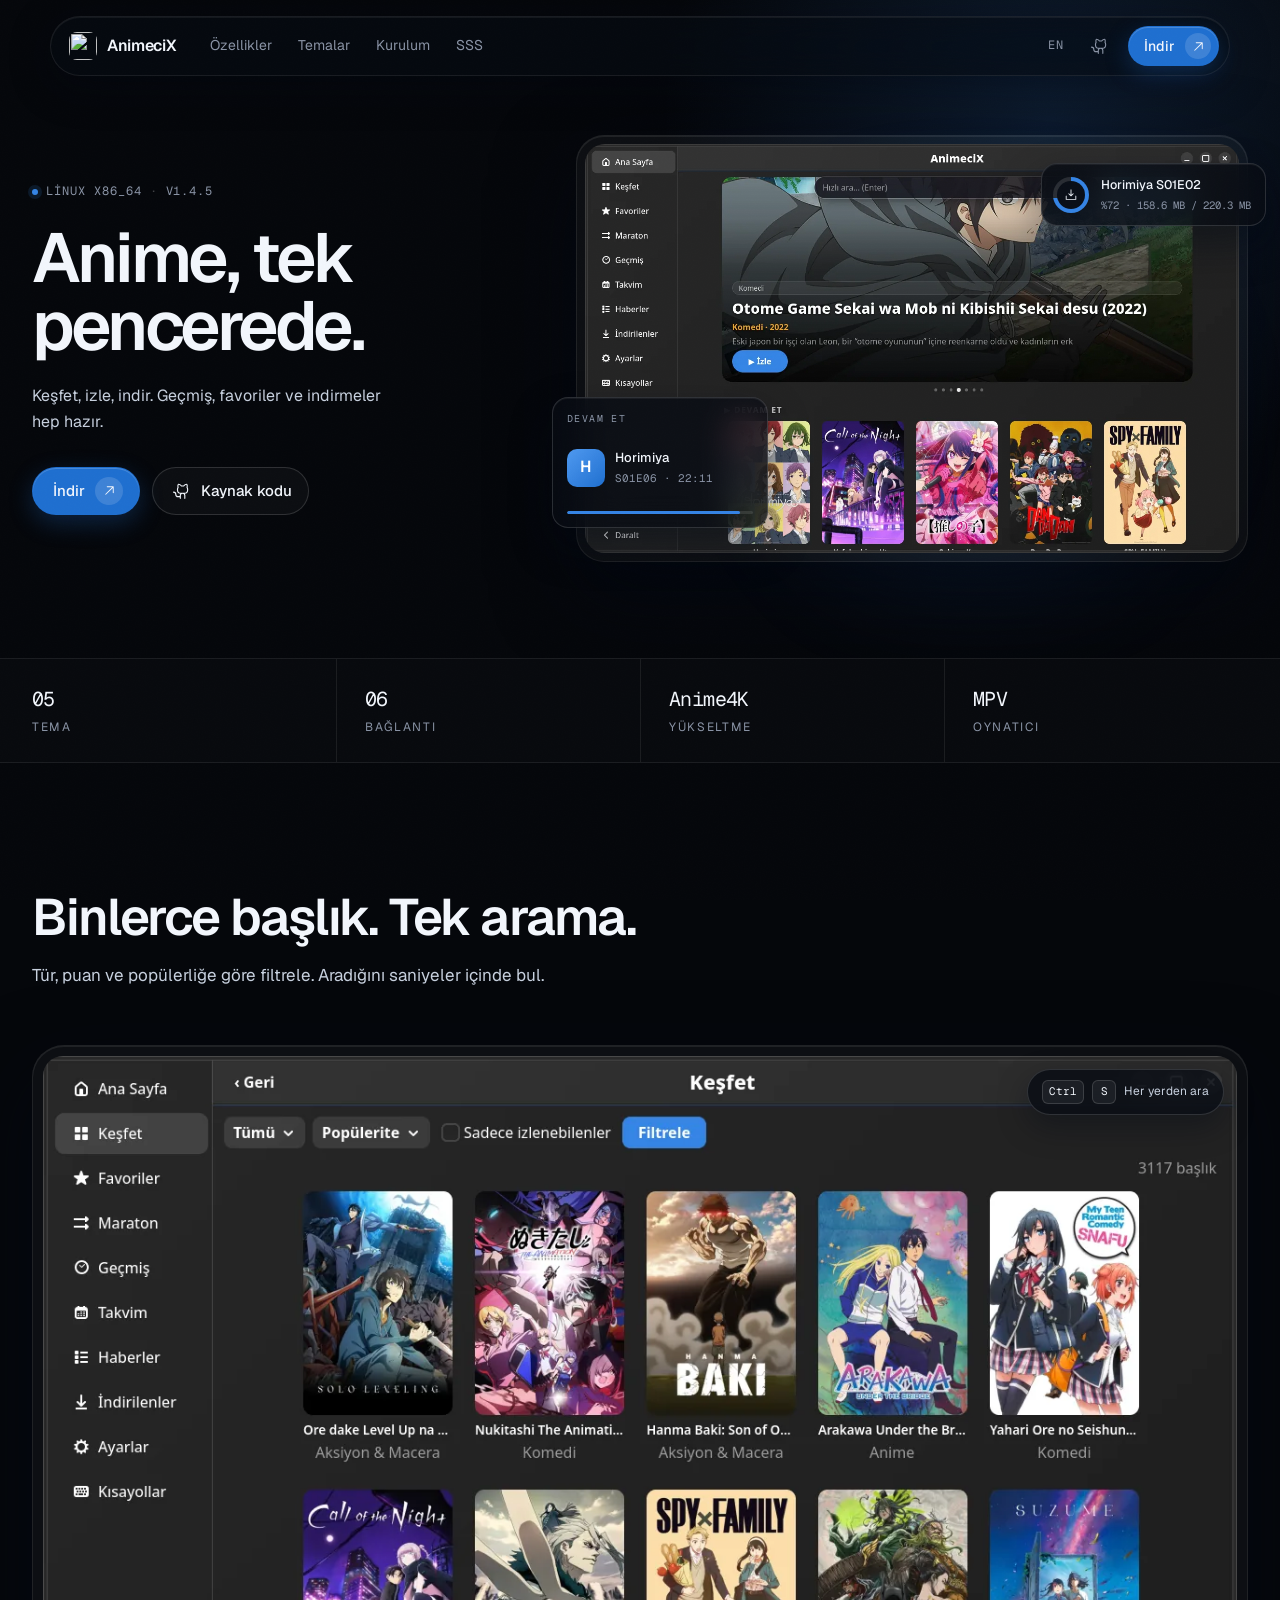
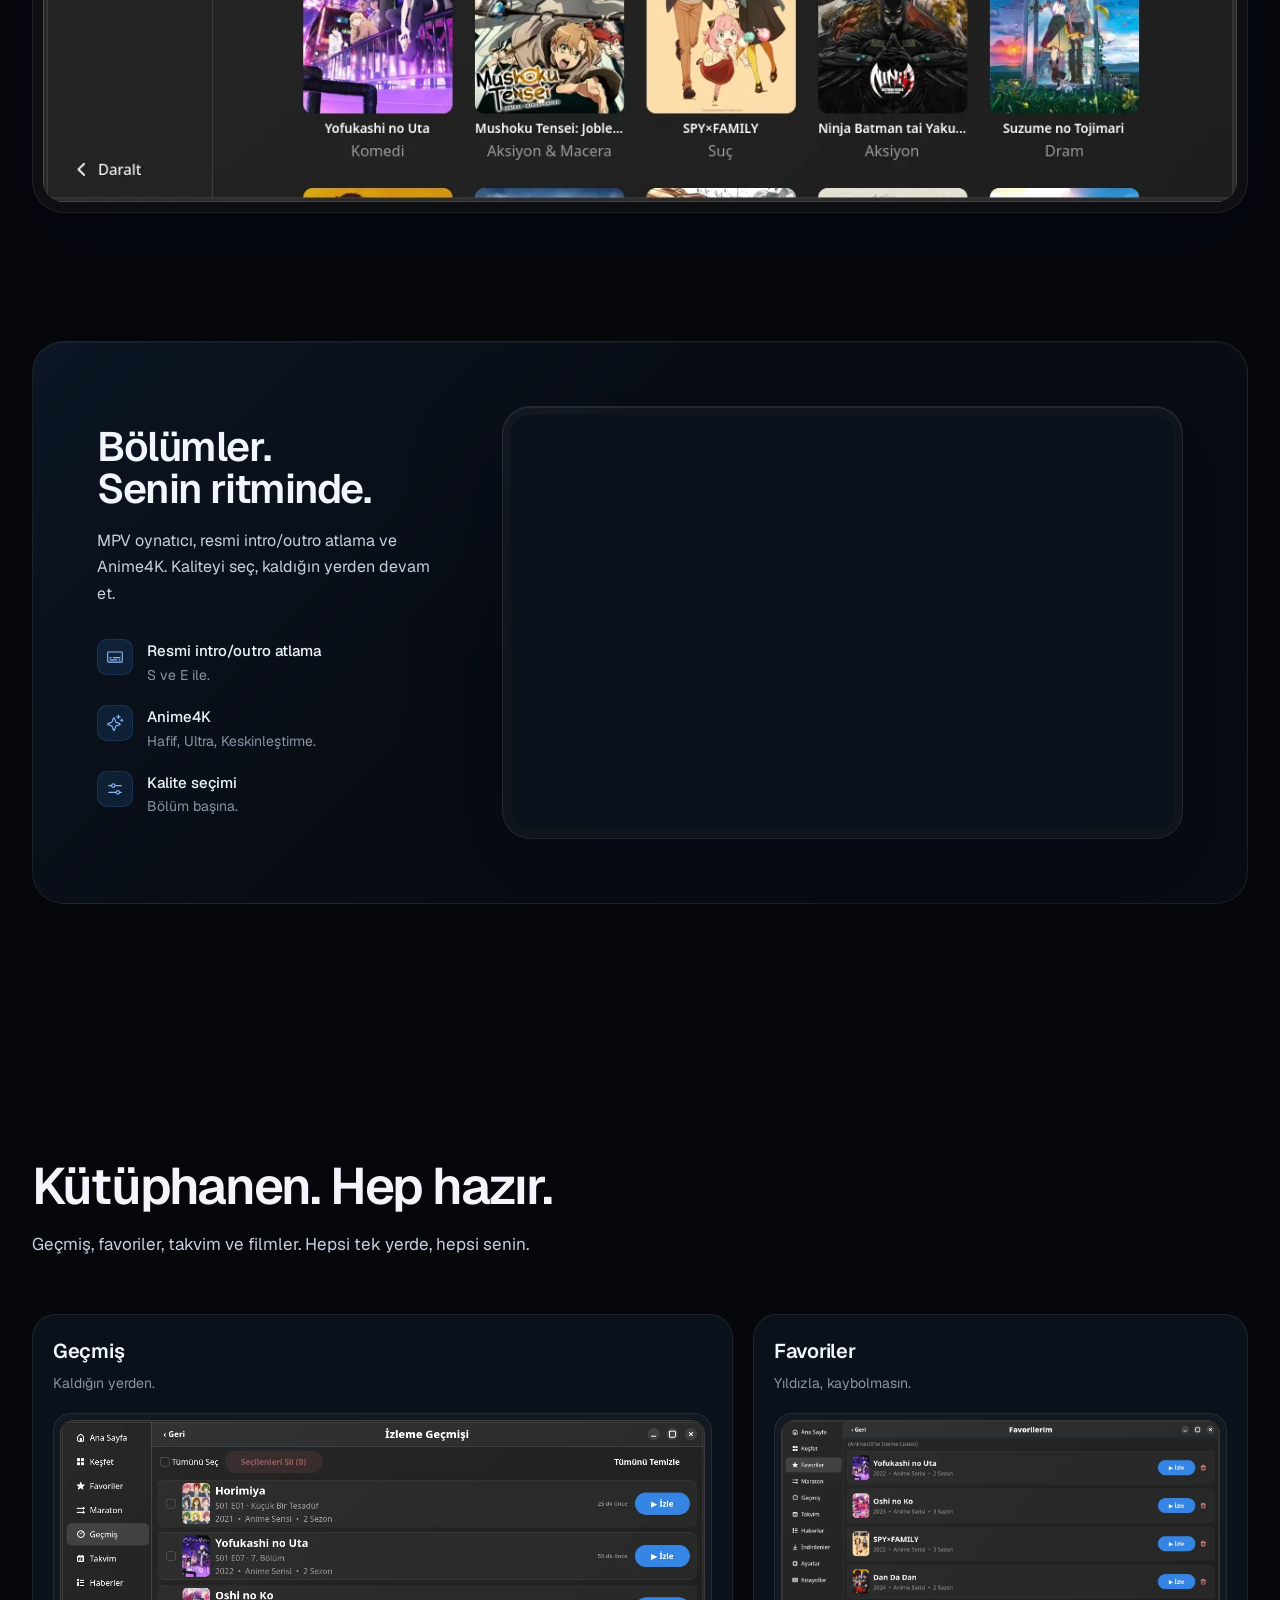
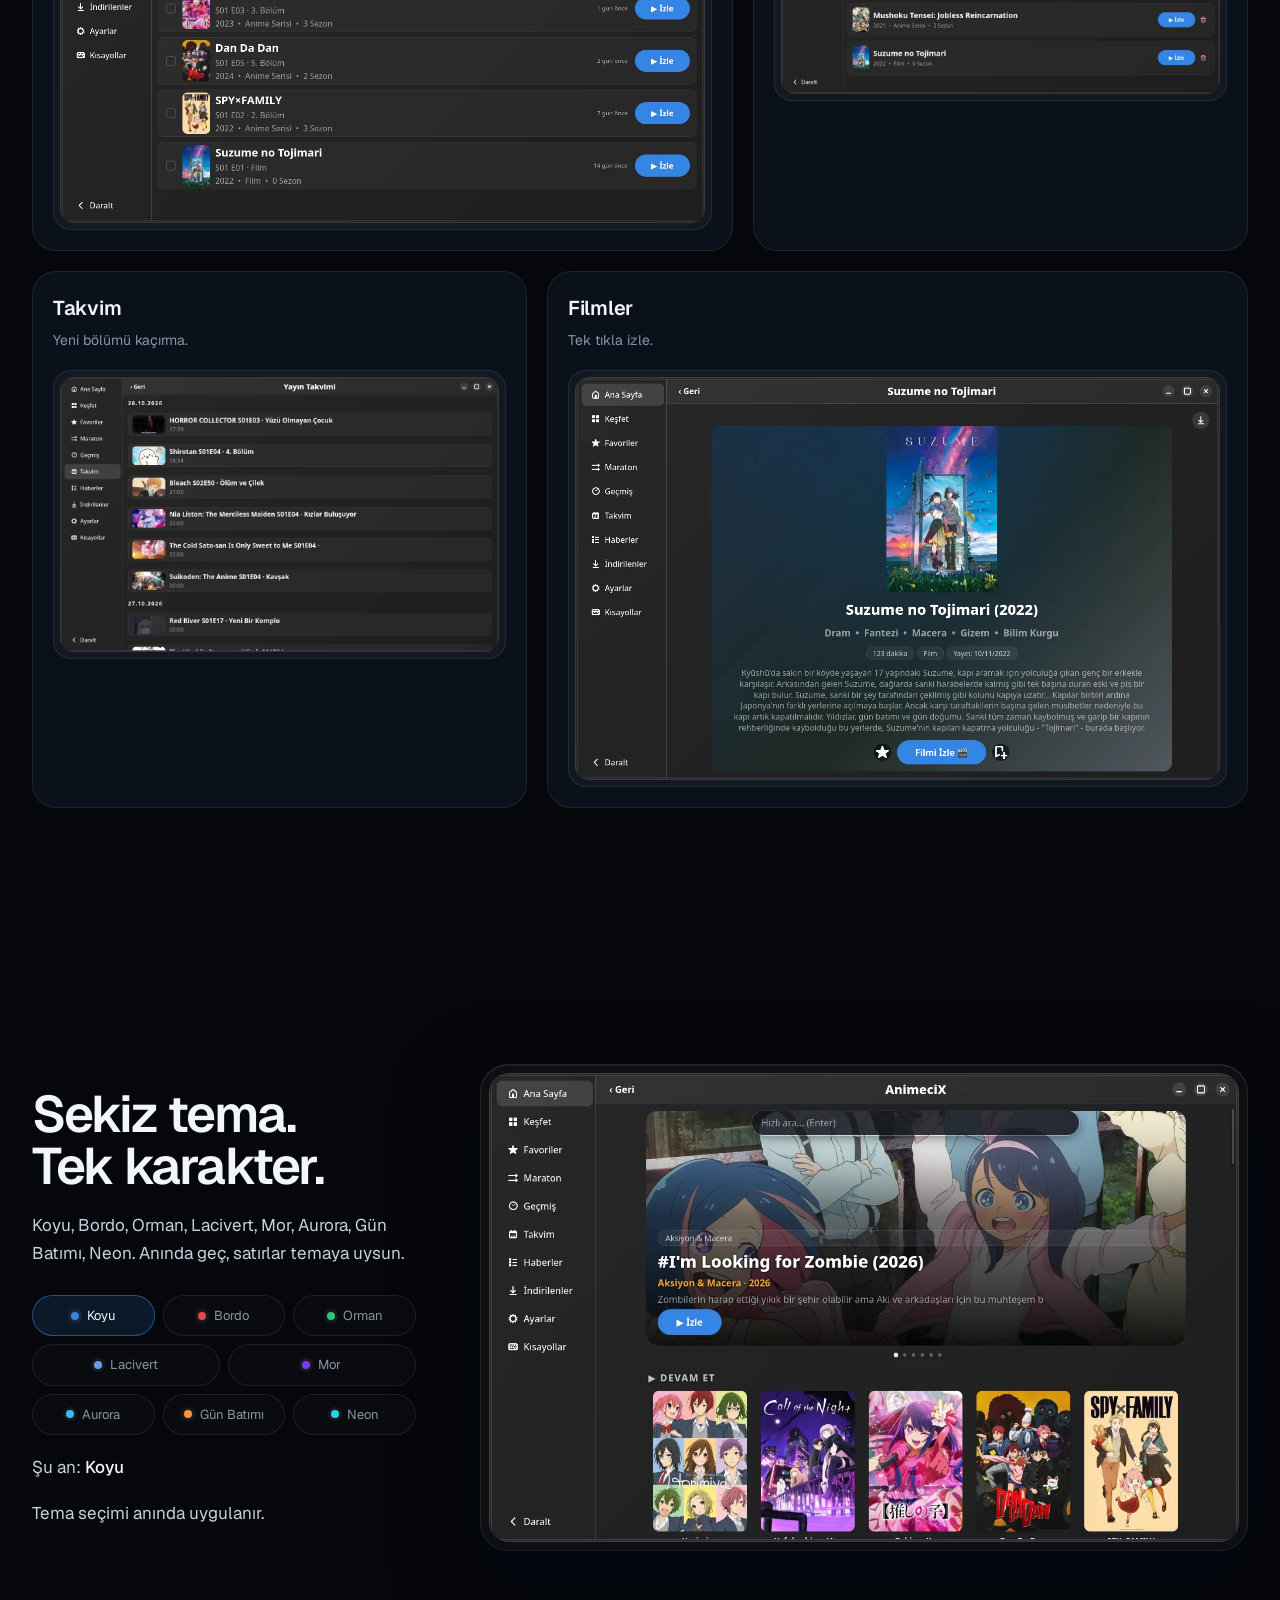
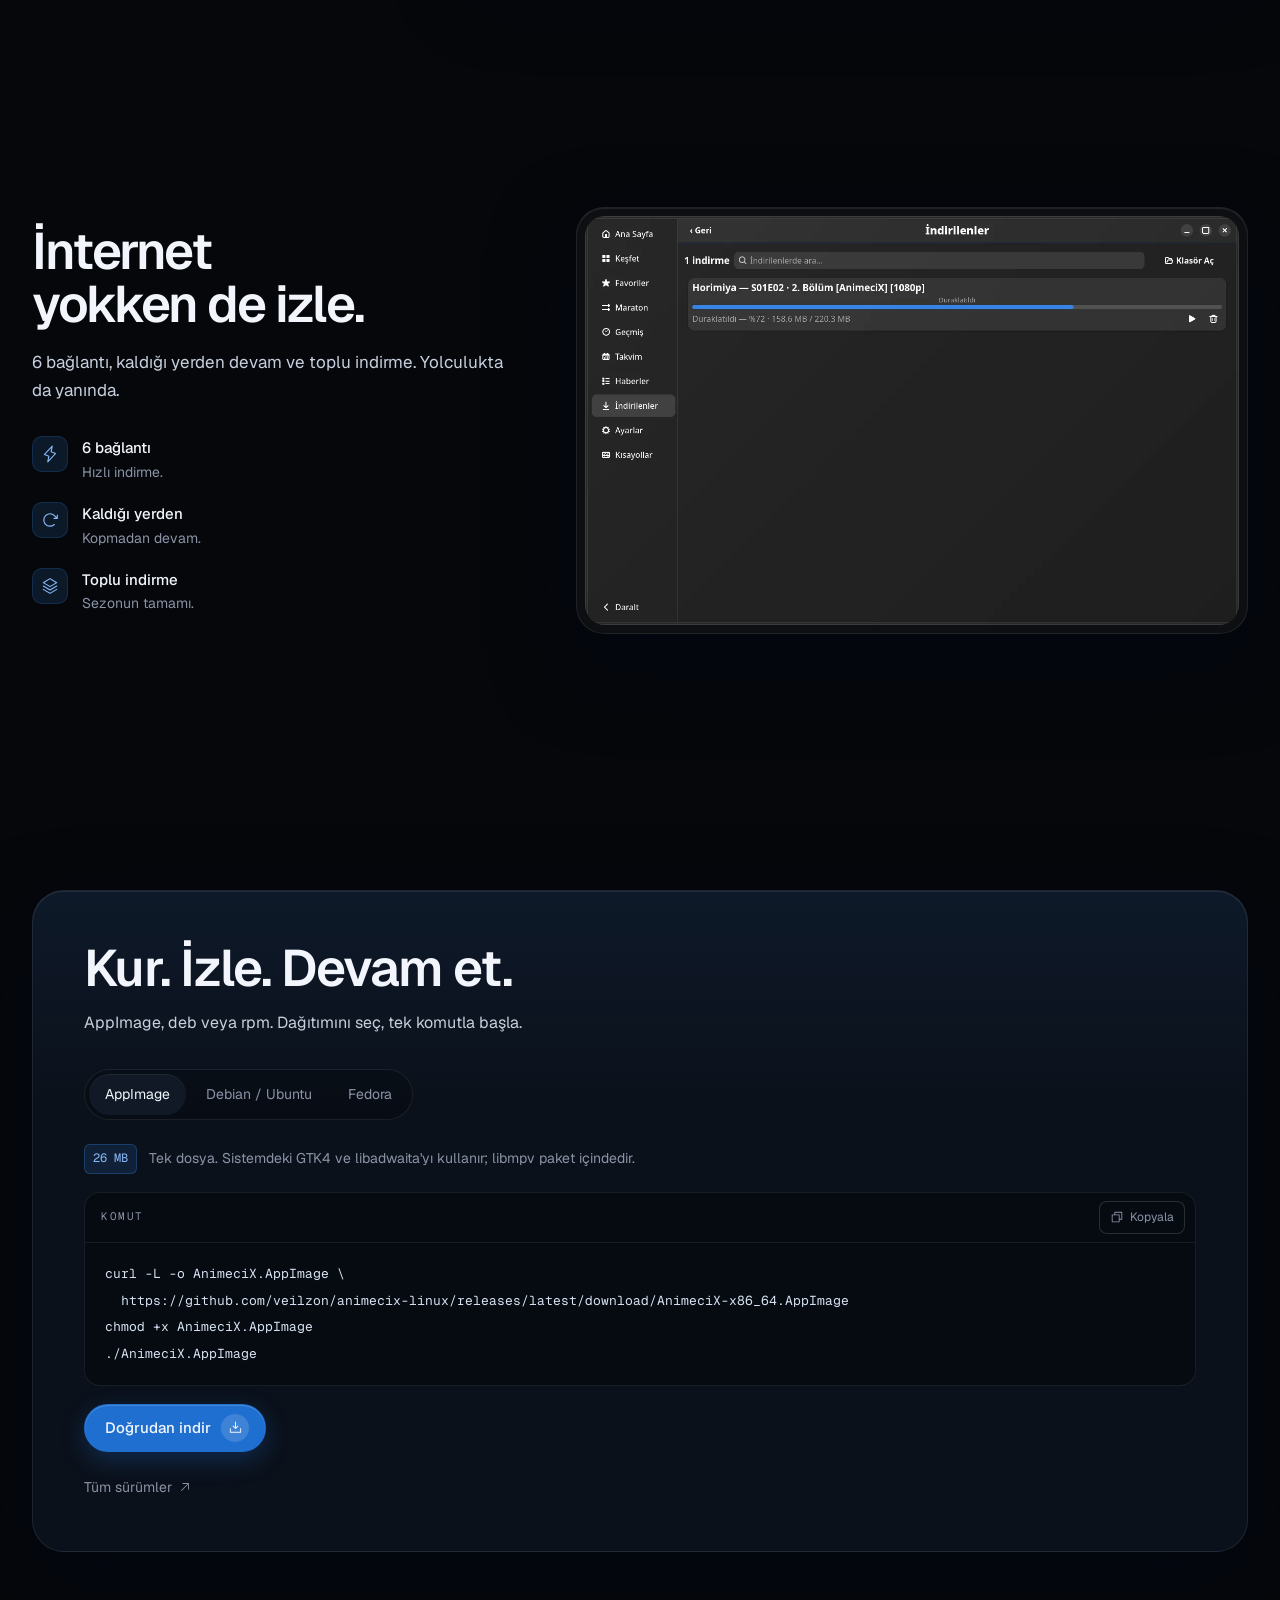
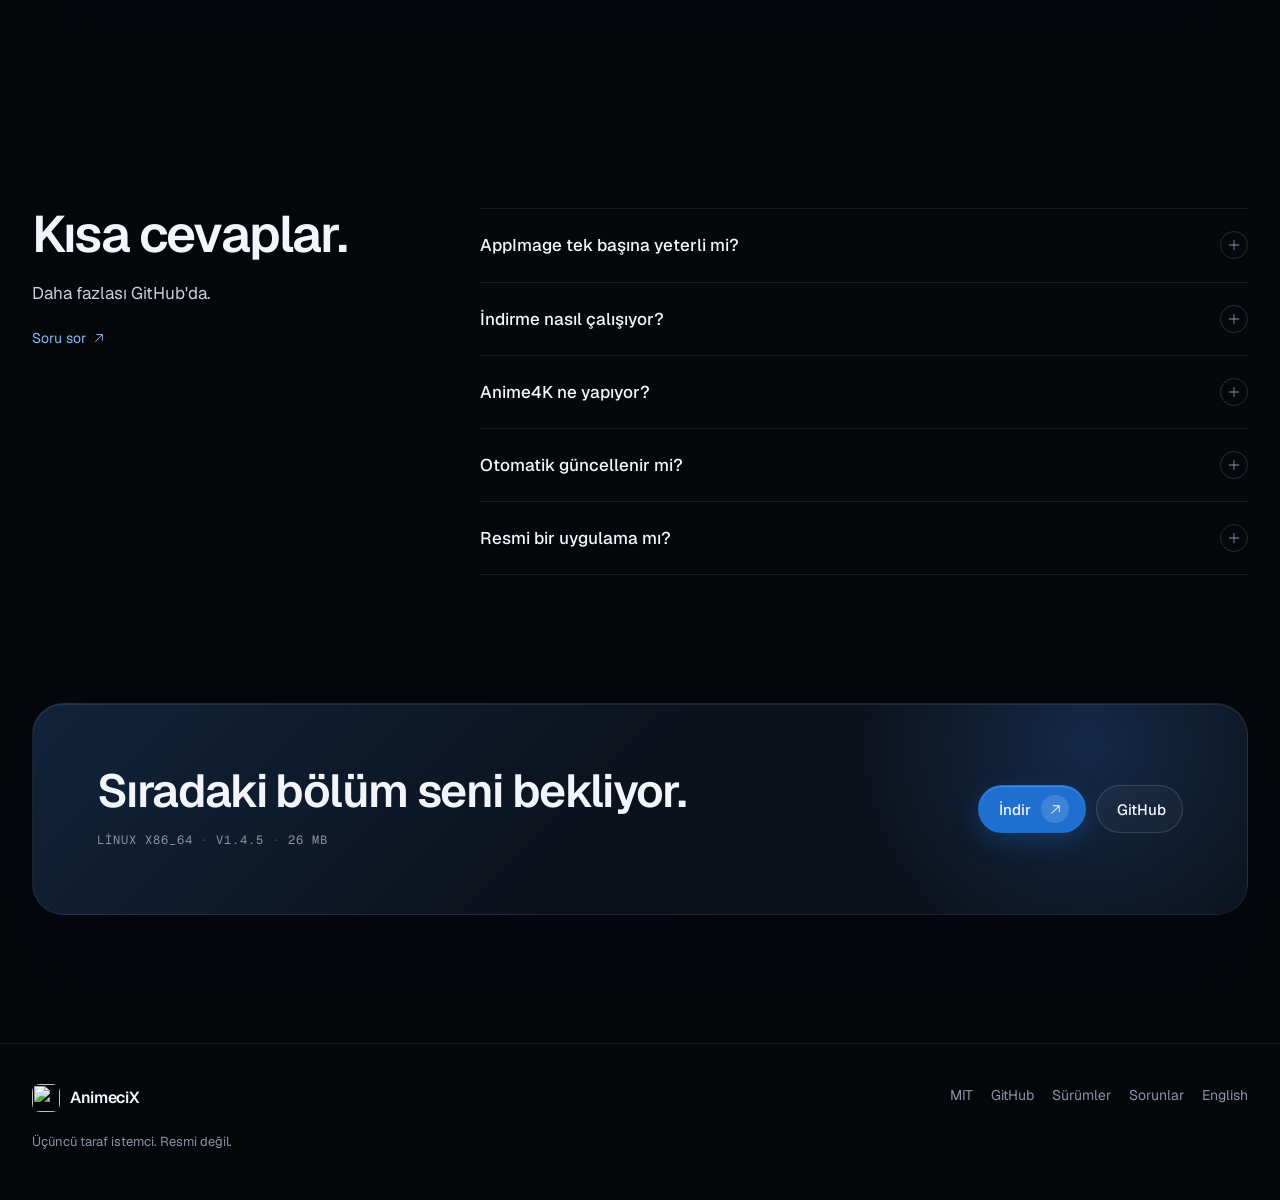
==== commit 00adb397: "docs: update downloads for v1.4.5" ====
--- a/docs/index.html
+++ b/docs/index.html
@@ -46,7 +46,7 @@
   "name": "AnimeciX",
   "applicationCategory": "MultimediaApplication",
   "operatingSystem": "Linux",
-  "softwareVersion": "1.4.4",
+  "softwareVersion": "1.4.5",
   "dateModified": "2026-10-26",
   "inLanguage": "tr",
   "description": "Linux için anime, dizi ve film istemcisi. Keşfet, izle, indir. MPV, intro/outro atlama, Anime4K, 8 tema ve çevrimdışı indirme.",
@@ -128,7 +128,7 @@
   <section class="hero" aria-labelledby="hero-title">
     <div class="wrap hero-grid">
       <div class="hero-copy">
-        <p class="version-line"><span class="status-dot" aria-hidden="true"></span> Linux x86_64 <span class="dot-sep" aria-hidden="true">·</span> v1.4.4</p>
+        <p class="version-line"><span class="status-dot" aria-hidden="true"></span> Linux x86_64 <span class="dot-sep" aria-hidden="true">·</span> v1.4.5</p>
         <h1 id="hero-title">Anime, tek pencerede.</h1>
         <p class="hero-lead">Keşfet, izle, indir. Geçmiş, favoriler ve indirmeler hep hazır.</p>
         <div class="hero-actions">
@@ -433,11 +433,11 @@
               </button>
             </div>
             <pre><code>curl -L -O \
-  https://github.com/veilzon/animecix-linux/releases/download/v1.4.4/animecix_1.4.4_amd64.deb
-sudo apt install ./animecix_1.4.4_amd64.deb</code></pre>
+  https://github.com/veilzon/animecix-linux/releases/download/v1.4.5/animecix_1.4.5_amd64.deb
+sudo apt install ./animecix_1.4.5_amd64.deb</code></pre>
           </div>
           <div class="install-actions">
-            <a class="btn btn-primary" href="https://github.com/veilzon/animecix-linux/releases/download/v1.4.4/animecix_1.4.4_amd64.deb">
+            <a class="btn btn-primary" href="https://github.com/veilzon/animecix-linux/releases/download/v1.4.5/animecix_1.4.5_amd64.deb">
               <span>Doğrudan indir</span>
               <span class="btn-icon"><svg class="icon" aria-hidden="true"><use href="assets/icons.svg#download-simple"></use></svg></span>
             </a>
@@ -457,11 +457,11 @@
               </button>
             </div>
             <pre><code>curl -L -O \
-  https://github.com/veilzon/animecix-linux/releases/download/v1.4.4/animecix-1.4.4-1.fc40.x86_64.rpm
-sudo dnf install ./animecix-1.4.4-1.fc40.x86_64.rpm</code></pre>
+  https://github.com/veilzon/animecix-linux/releases/download/v1.4.5/animecix-1.4.5-1.fc40.x86_64.rpm
+sudo dnf install ./animecix-1.4.5-1.fc40.x86_64.rpm</code></pre>
           </div>
           <div class="install-actions">
-            <a class="btn btn-primary" href="https://github.com/veilzon/animecix-linux/releases/download/v1.4.4/animecix-1.4.4-1.fc40.x86_64.rpm">
+            <a class="btn btn-primary" href="https://github.com/veilzon/animecix-linux/releases/download/v1.4.5/animecix-1.4.5-1.fc40.x86_64.rpm">
               <span>Doğrudan indir</span>
               <span class="btn-icon"><svg class="icon" aria-hidden="true"><use href="assets/icons.svg#download-simple"></use></svg></span>
             </a>
@@ -530,7 +530,7 @@
       <div class="cta-panel">
         <div class="cta-copy">
           <h2 id="cta-title">Sıradaki bölüm seni bekliyor.</h2>
-          <p class="cta-meta">Linux x86_64 <span class="dot-sep" aria-hidden="true">·</span> v1.4.4 <span class="dot-sep" aria-hidden="true">·</span> 26 MB</p>
+          <p class="cta-meta">Linux x86_64 <span class="dot-sep" aria-hidden="true">·</span> v1.4.5 <span class="dot-sep" aria-hidden="true">·</span> 26 MB</p>
         </div>
         <div class="cta-actions">
           <a class="btn btn-primary" href="#kurulum">
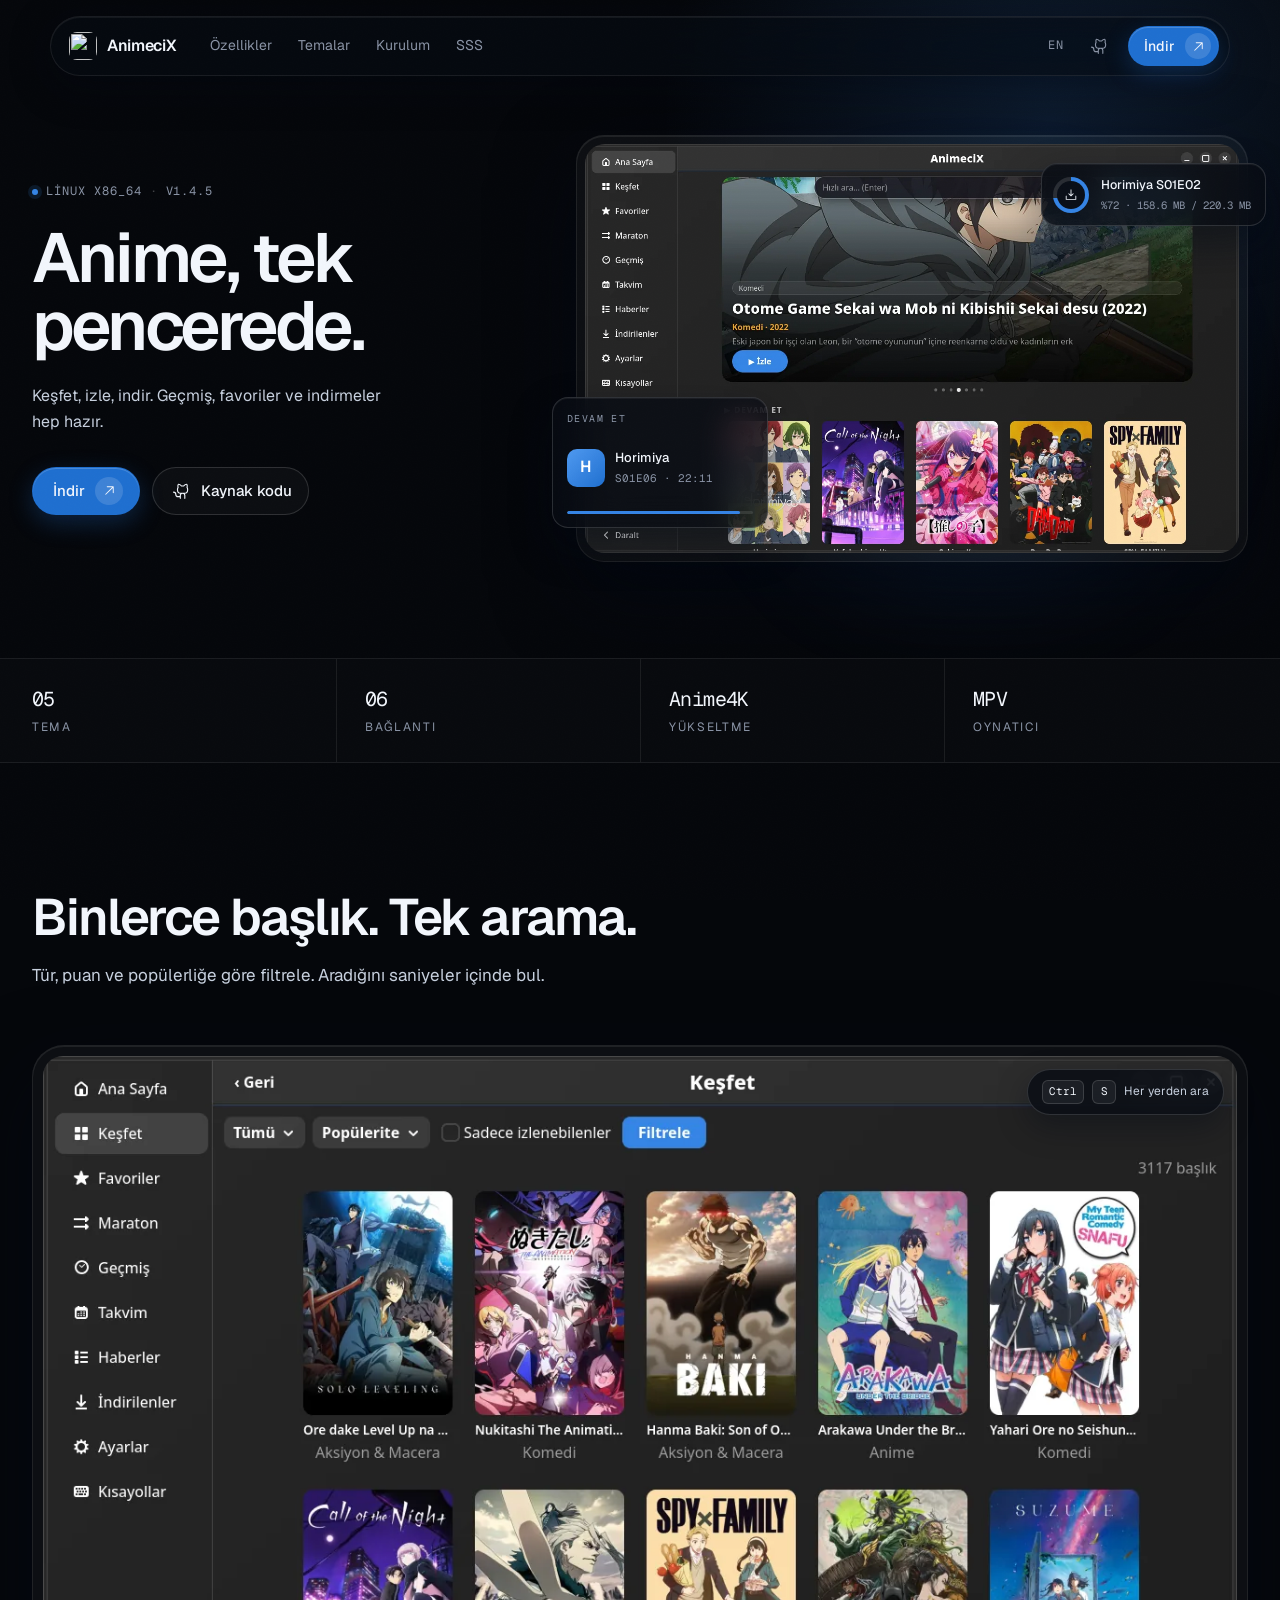
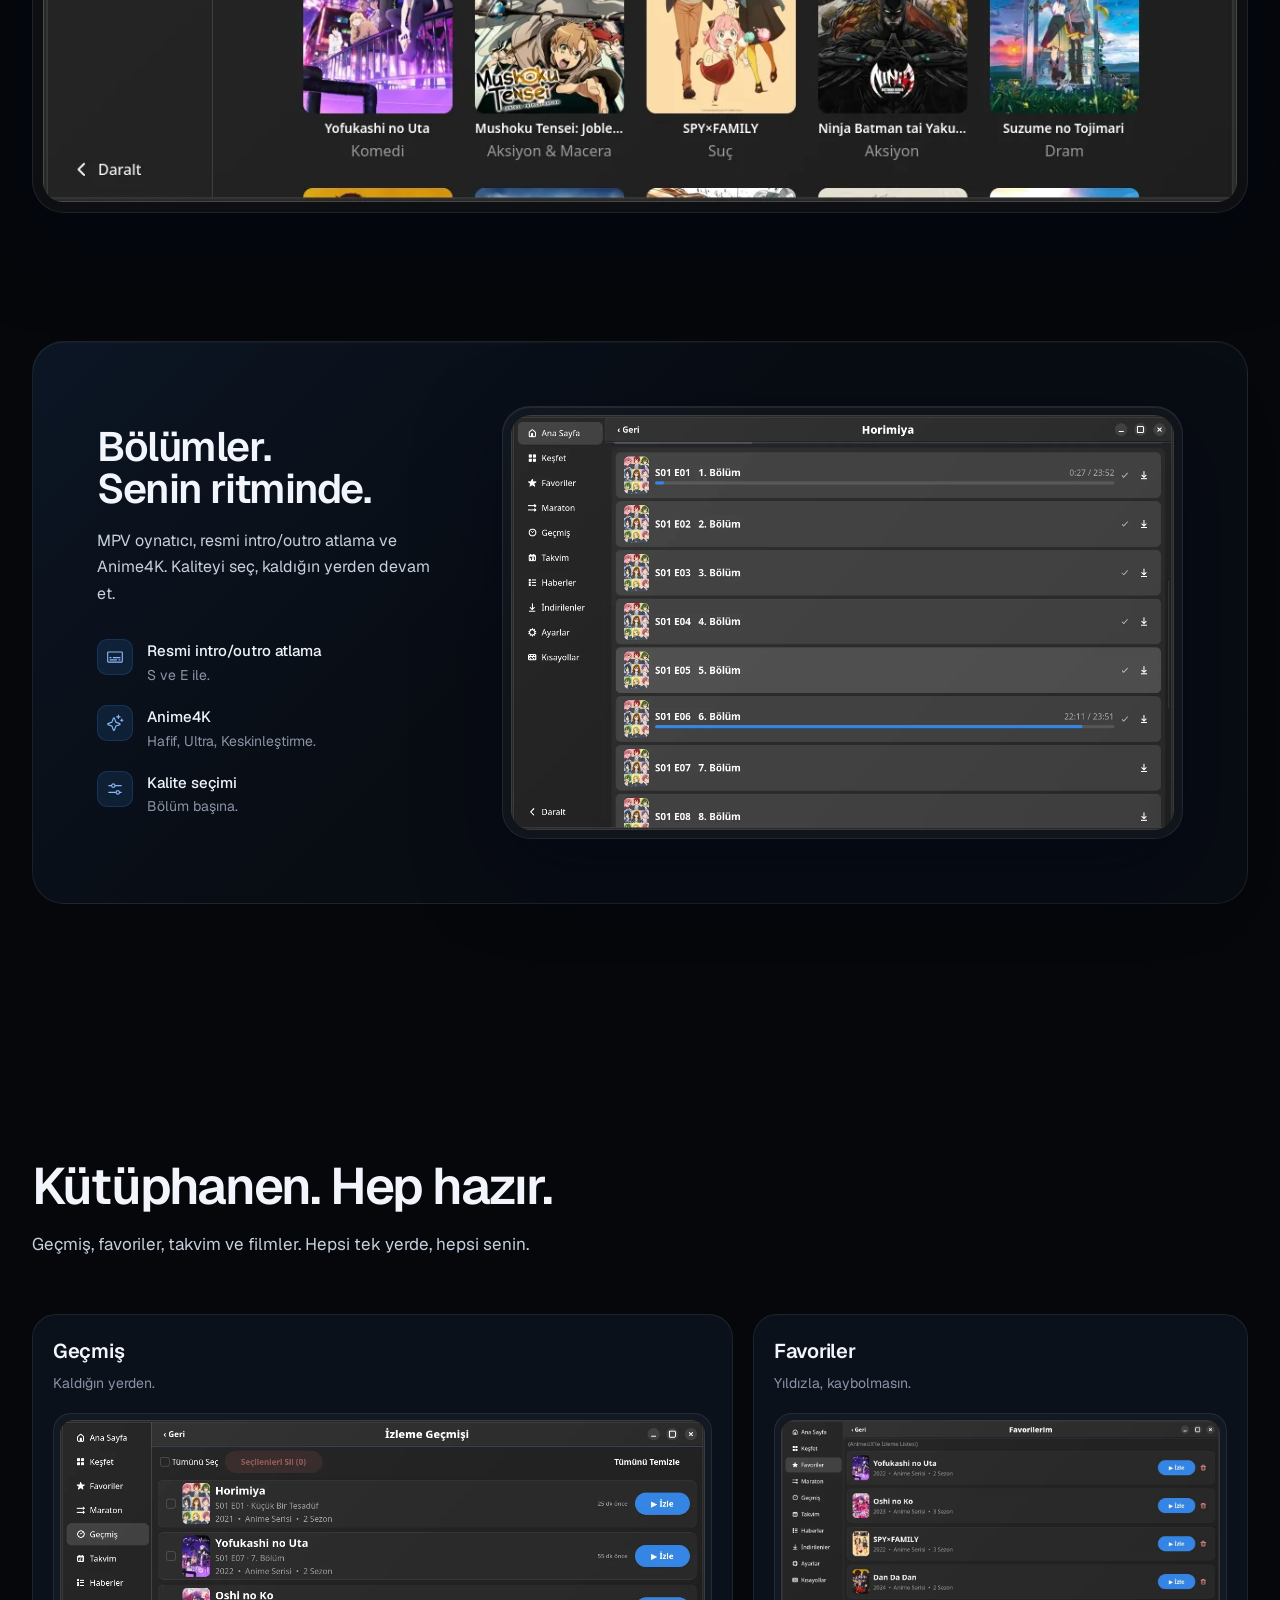
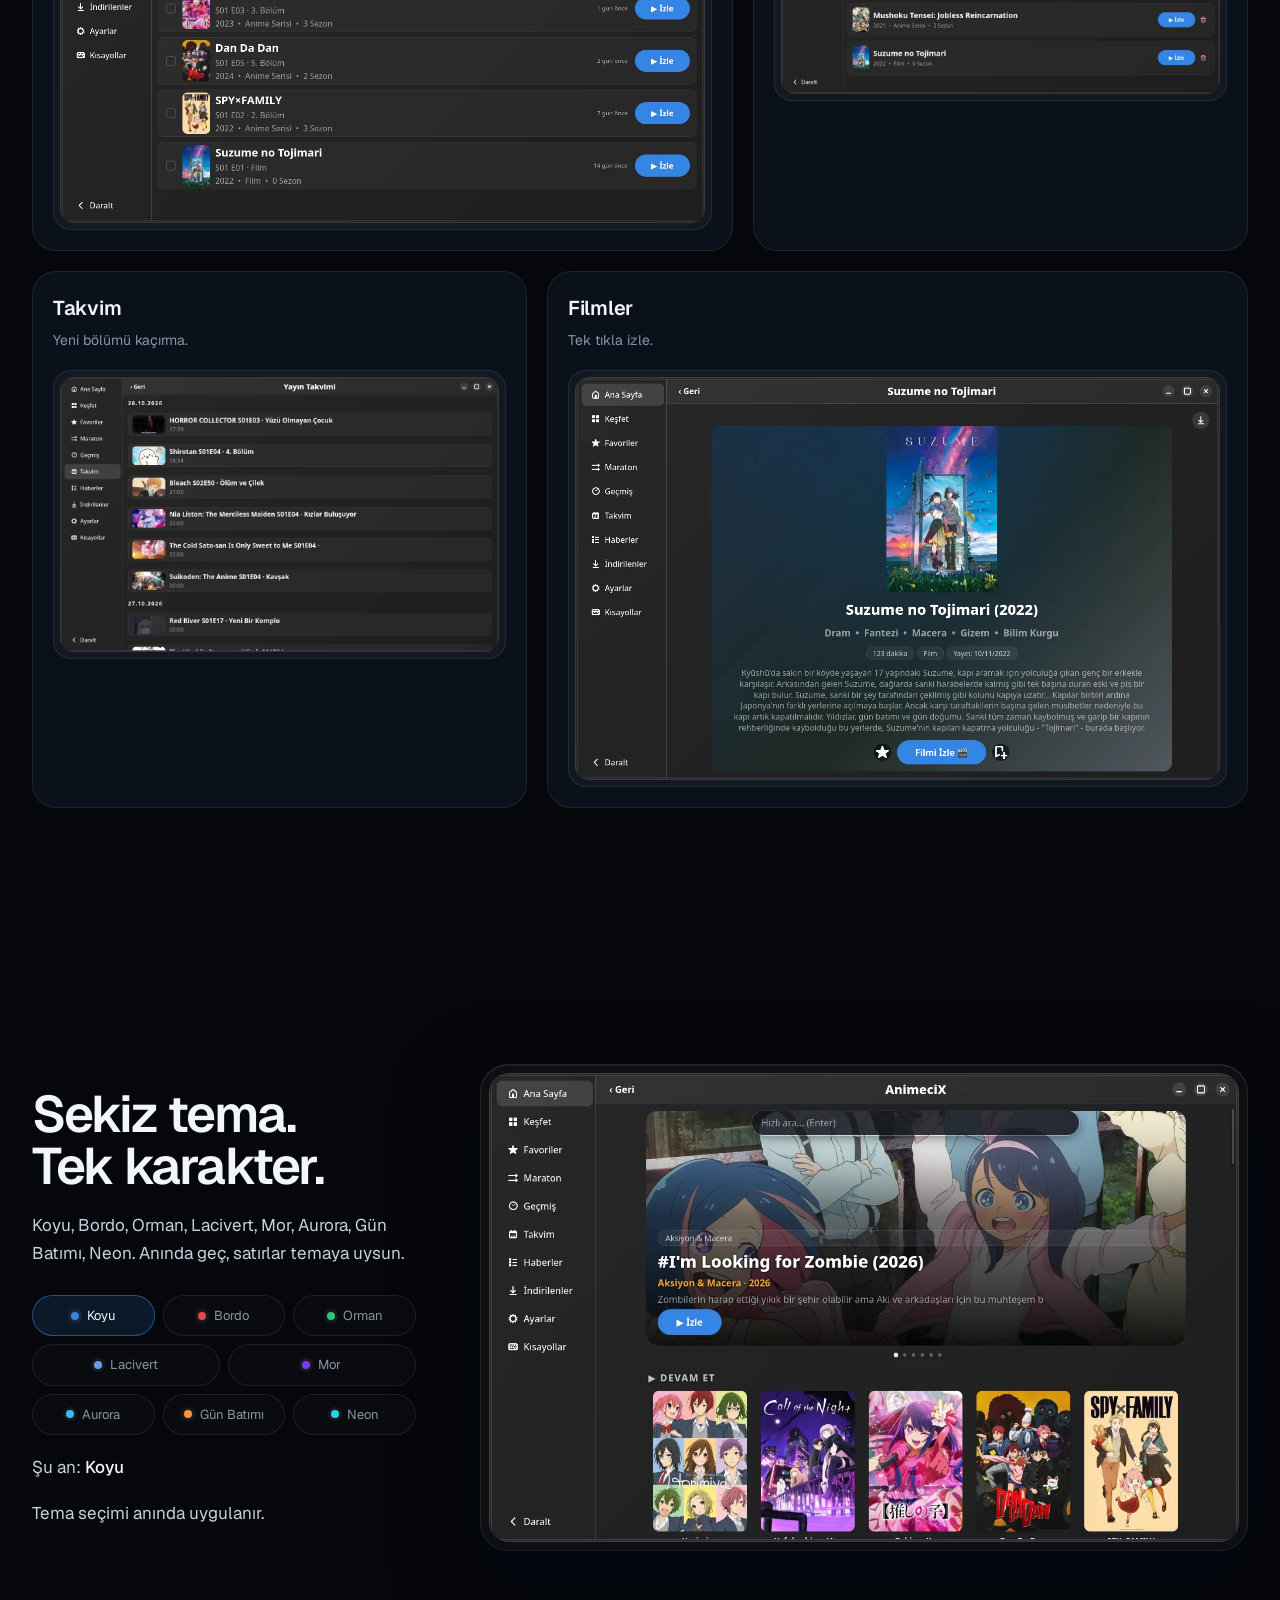
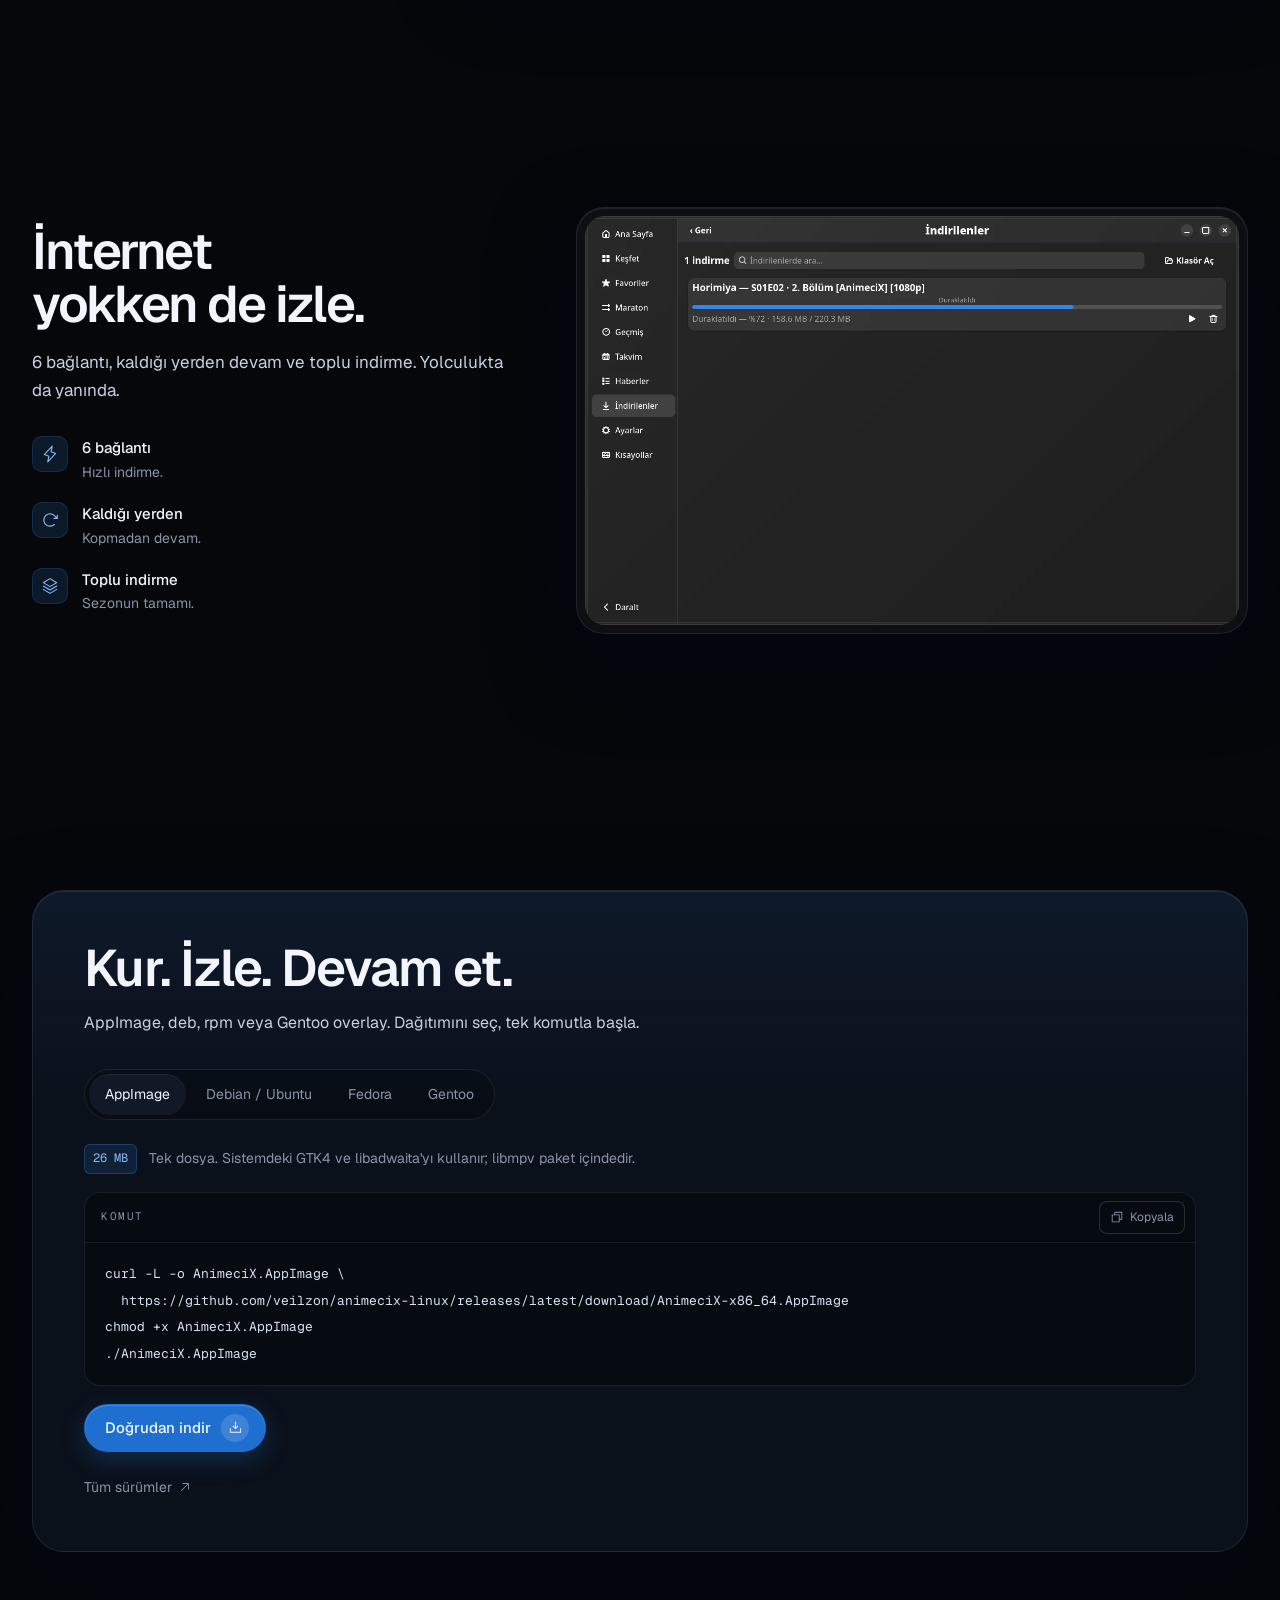
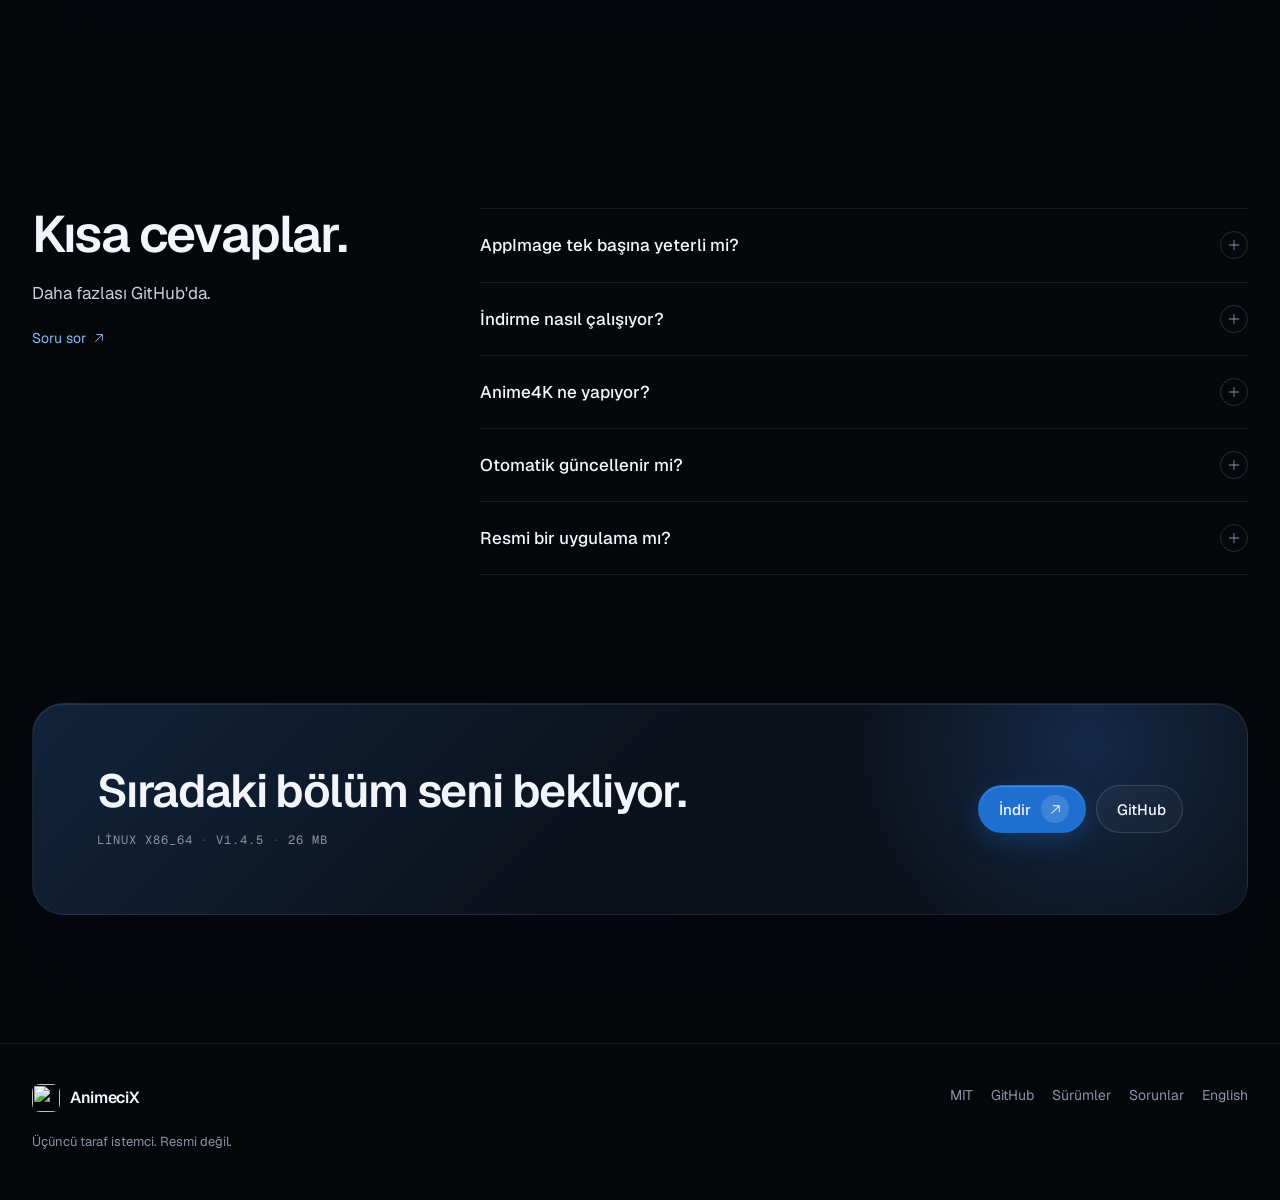
==== commit b3015eba: "docs: add Gentoo overlay install instructions" ====
--- a/docs/index.html
+++ b/docs/index.html
@@ -387,12 +387,13 @@
       <div class="install-panel">
         <div class="install-head">
           <h2 id="install-title">Kur. İzle. Devam et.</h2>
-          <p>AppImage, deb veya rpm. Dağıtımını seç, tek komutla başla.</p>
+          <p>AppImage, deb, rpm veya Gentoo overlay. Dağıtımını seç, tek komutla başla.</p>
         </div>
         <div class="tabs" role="tablist" aria-label="Kurulum paketleri">
           <button class="tab" type="button" role="tab" id="tab-appimage" aria-selected="true" aria-controls="panel-appimage" tabindex="0">AppImage</button>
           <button class="tab" type="button" role="tab" id="tab-debian" aria-selected="false" aria-controls="panel-debian" tabindex="-1">Debian / Ubuntu</button>
           <button class="tab" type="button" role="tab" id="tab-fedora" aria-selected="false" aria-controls="panel-fedora" tabindex="-1">Fedora</button>
+          <button class="tab" type="button" role="tab" id="tab-gentoo" aria-selected="false" aria-controls="panel-gentoo" tabindex="-1">Gentoo</button>
         </div>
         <div class="tab-panel" role="tabpanel" id="panel-appimage" aria-labelledby="tab-appimage">
           <div class="install-meta">
@@ -464,6 +465,34 @@
             <a class="btn btn-primary" href="https://github.com/veilzon/animecix-linux/releases/download/v1.4.5/animecix-1.4.5-1.fc40.x86_64.rpm">
               <span>Doğrudan indir</span>
               <span class="btn-icon"><svg class="icon" aria-hidden="true"><use href="assets/icons.svg#download-simple"></use></svg></span>
+            </a>
+          </div>
+        </div>
+        <div class="tab-panel" role="tabpanel" id="panel-gentoo" aria-labelledby="tab-gentoo" hidden>
+          <div class="install-meta">
+            <span class="install-size">Kaynak</span>
+            <span class="install-note">Portage overlay; kaynaktan derlenir.</span>
+          </div>
+          <div class="code-block">
+            <div class="code-head">
+              <span class="code-label">Komut</span>
+              <button class="copy-button" type="button" data-copy data-copied-label="Kopyalandı" data-failed-label="Kopyalanamadı">
+                <svg class="icon" aria-hidden="true"><use href="assets/icons.svg#copy"></use></svg>
+                <span>Kopyala</span>
+              </button>
+            </div>
+            <pre><code>sudo eselect repository add animecix git \
+  https://github.com/veilzon/animecix-gentoo.git
+sudo emaint sync -r animecix
+sudo mkdir -p /etc/portage/package.accept_keywords
+echo 'media-video/animecix ~amd64' | sudo tee \
+  /etc/portage/package.accept_keywords/animecix
+sudo emerge -av media-video/animecix</code></pre>
+          </div>
+          <div class="install-actions">
+            <a class="btn btn-primary" href="https://github.com/veilzon/animecix-gentoo">
+              <span>Overlay deposu</span>
+              <span class="btn-icon"><svg class="icon" aria-hidden="true"><use href="assets/icons.svg#github-logo"></use></svg></span>
             </a>
           </div>
         </div>
